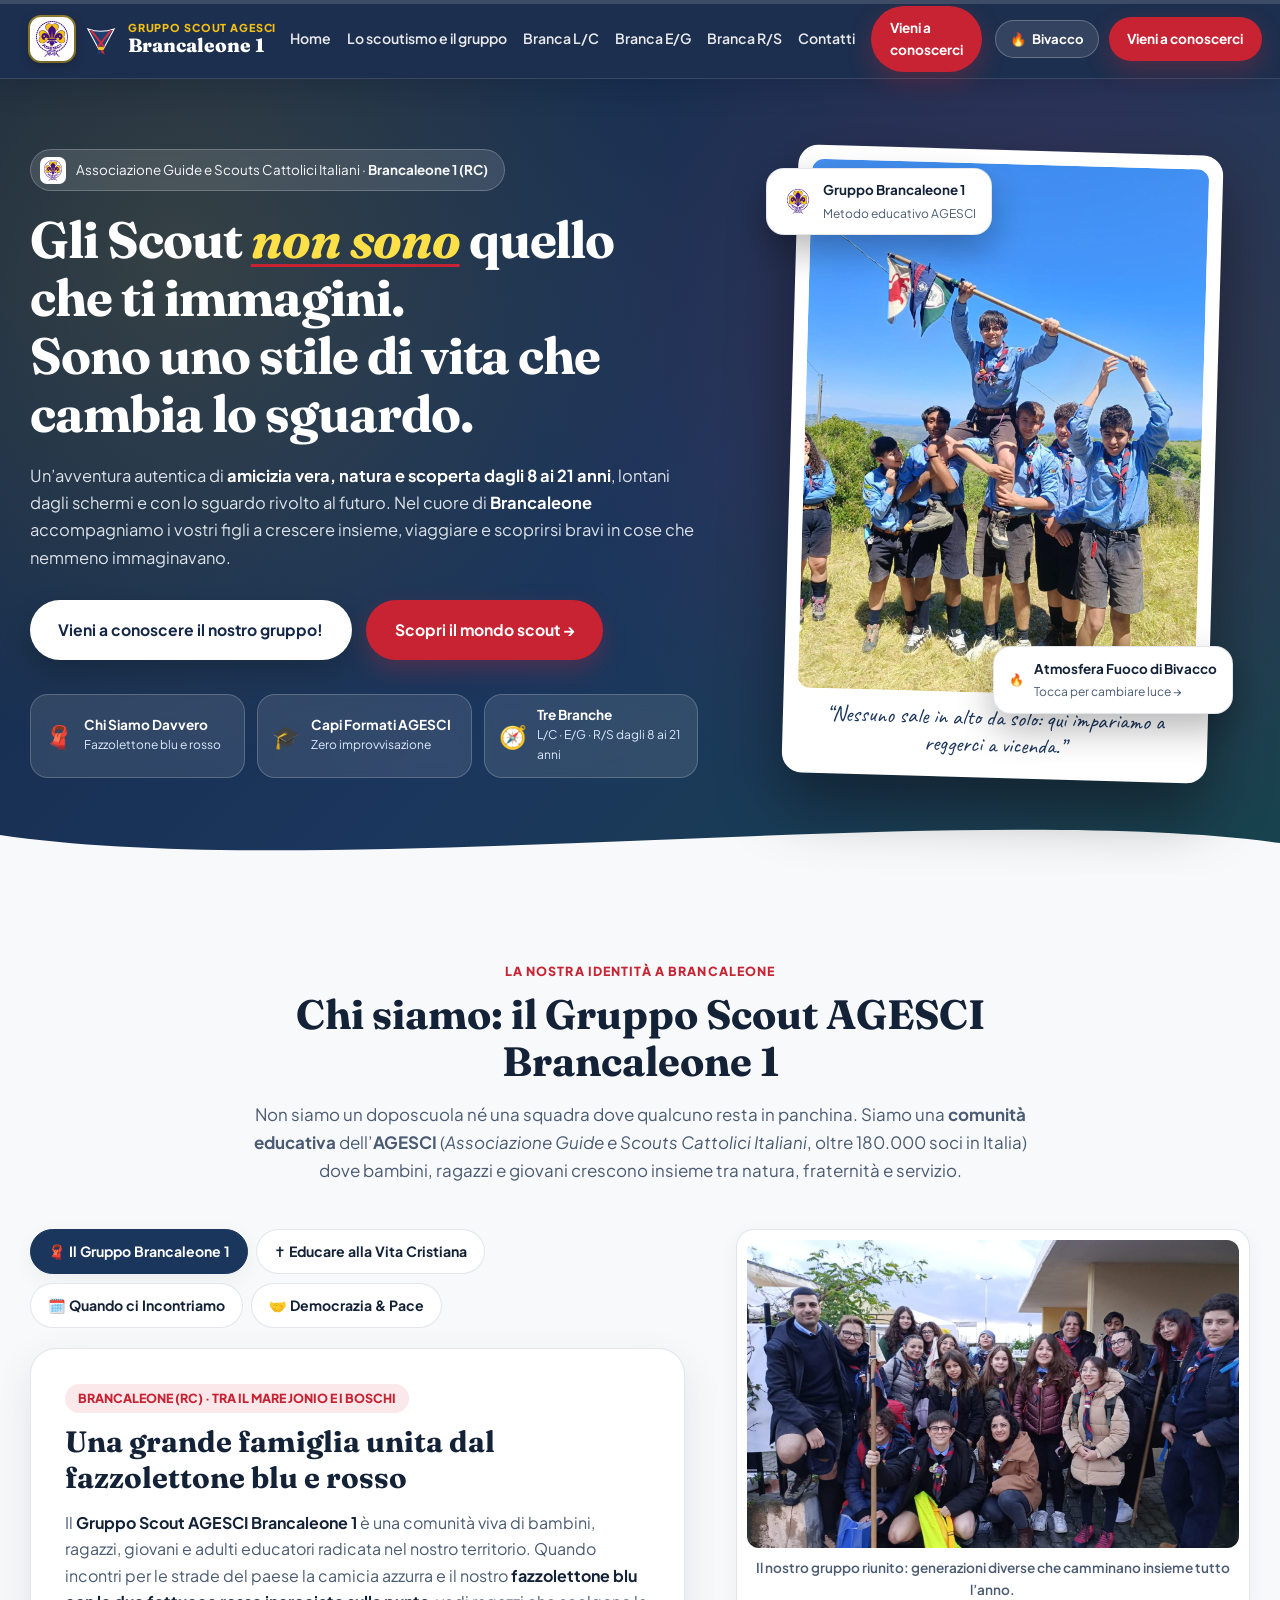
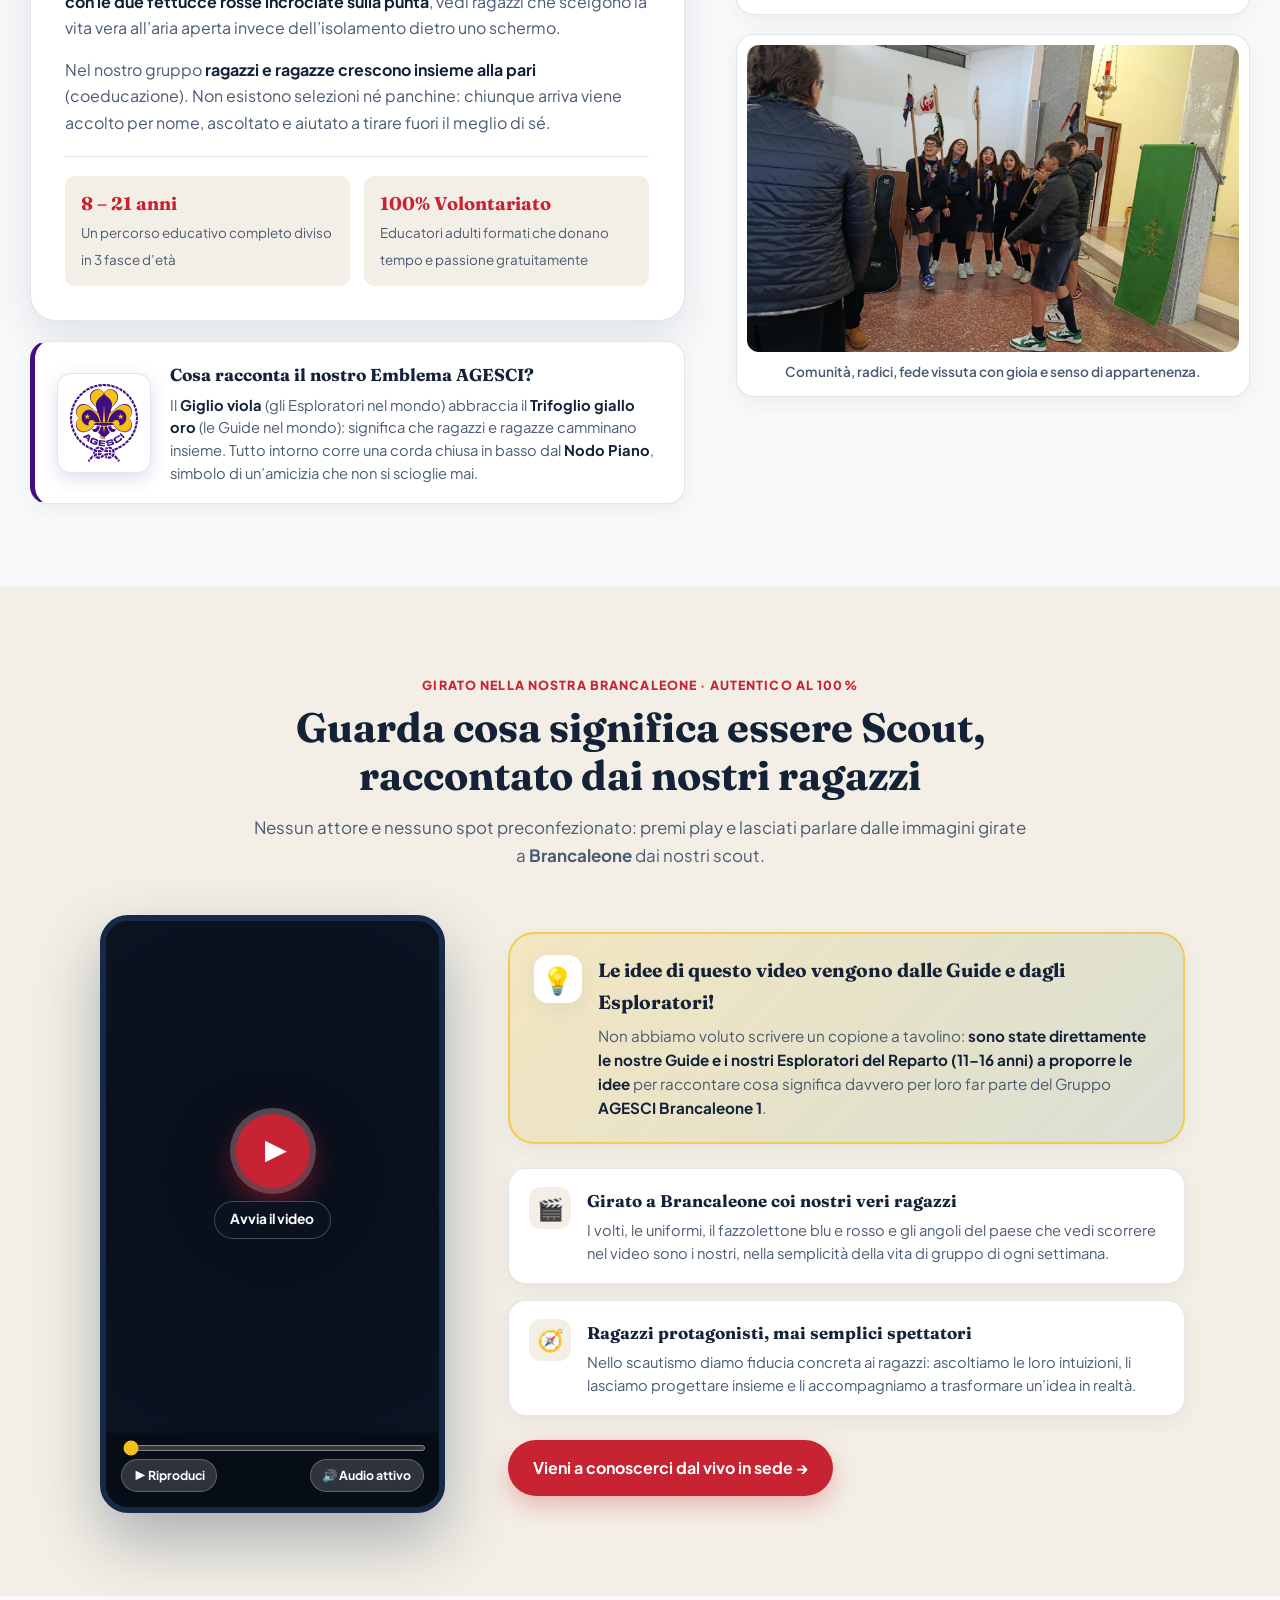
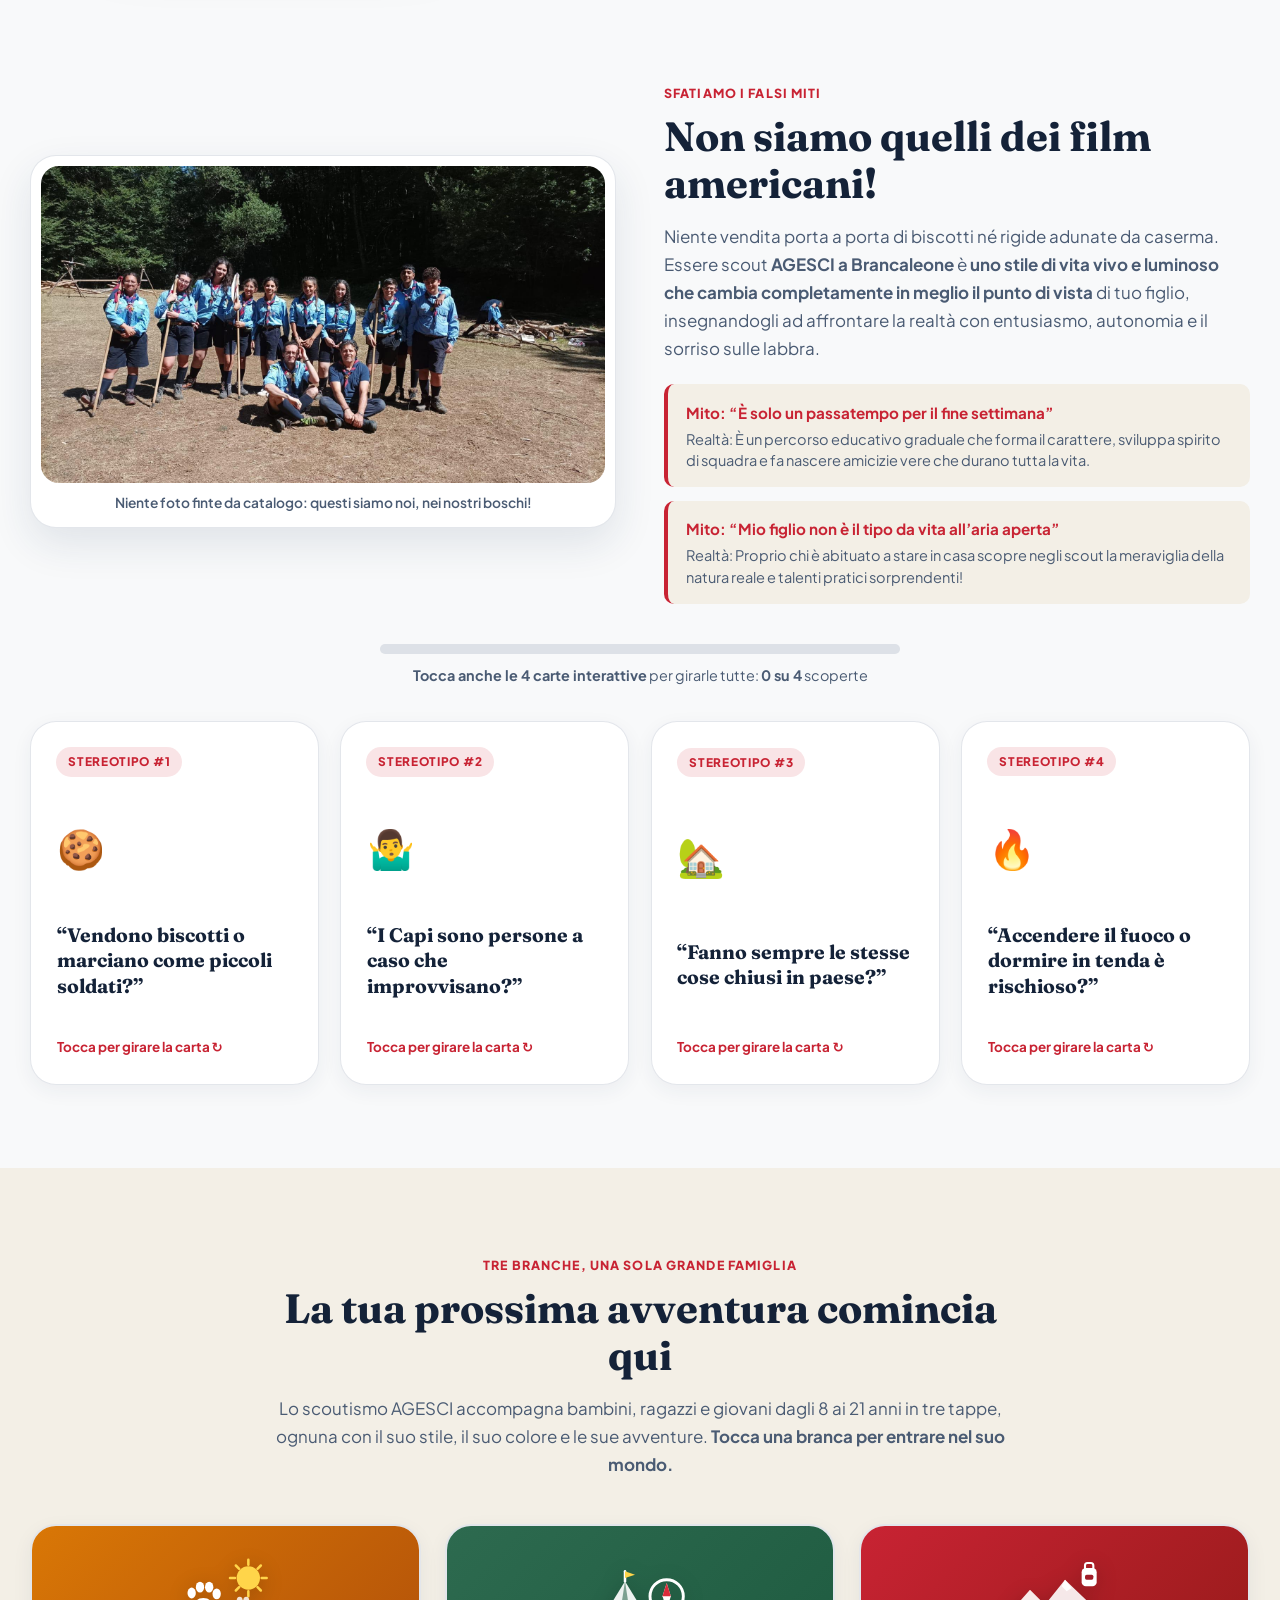
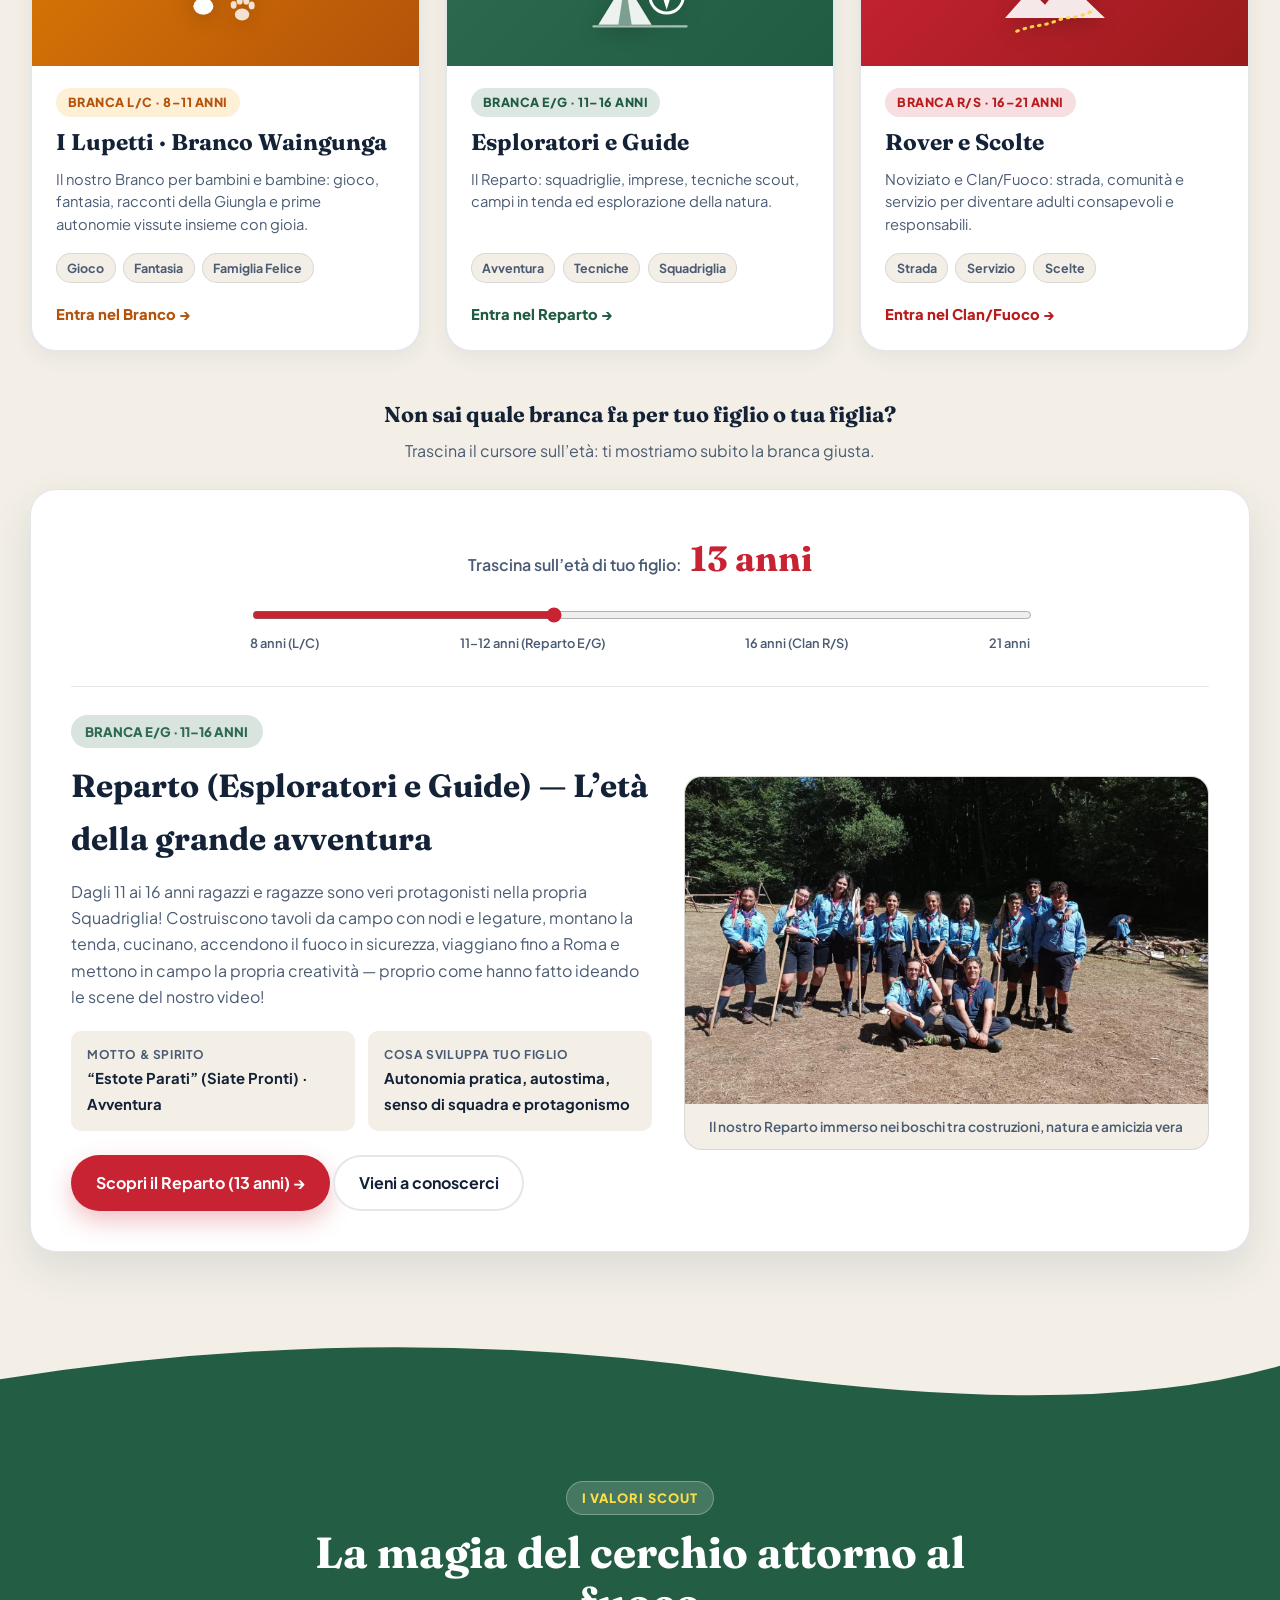
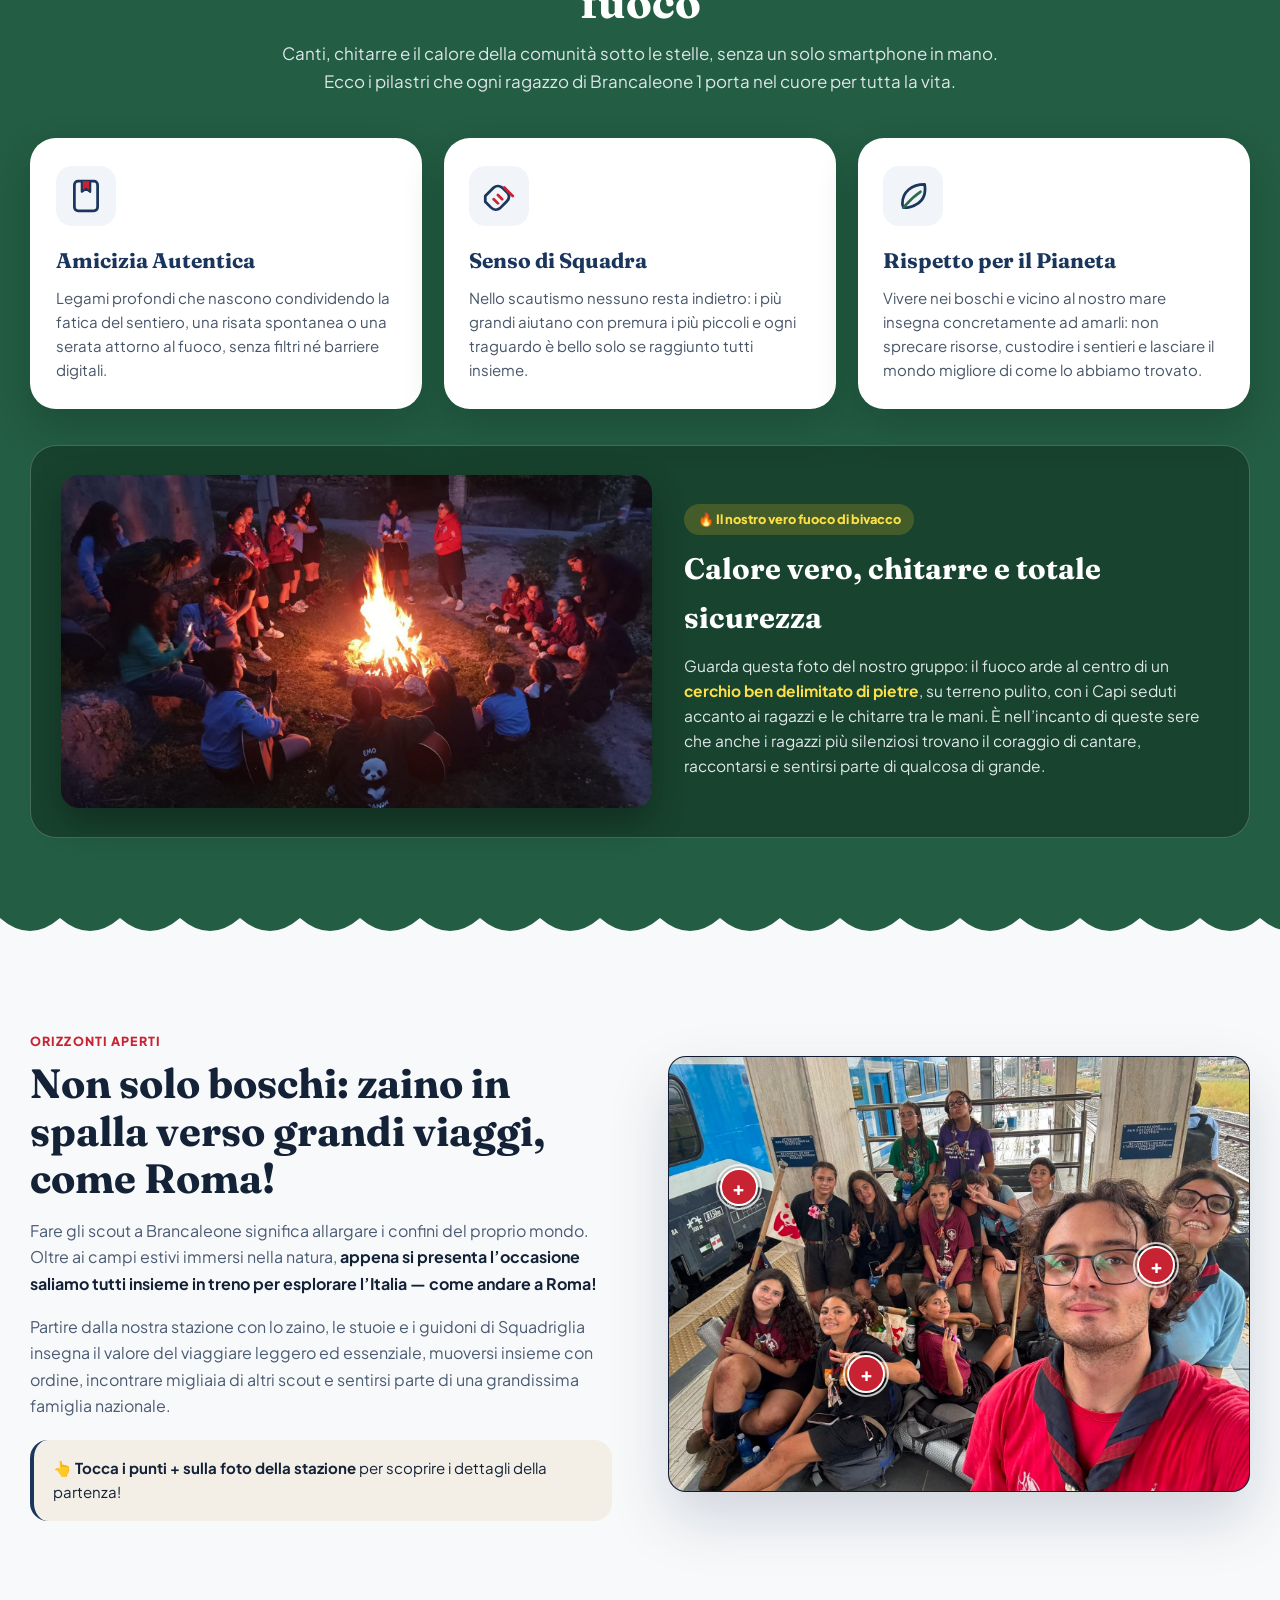
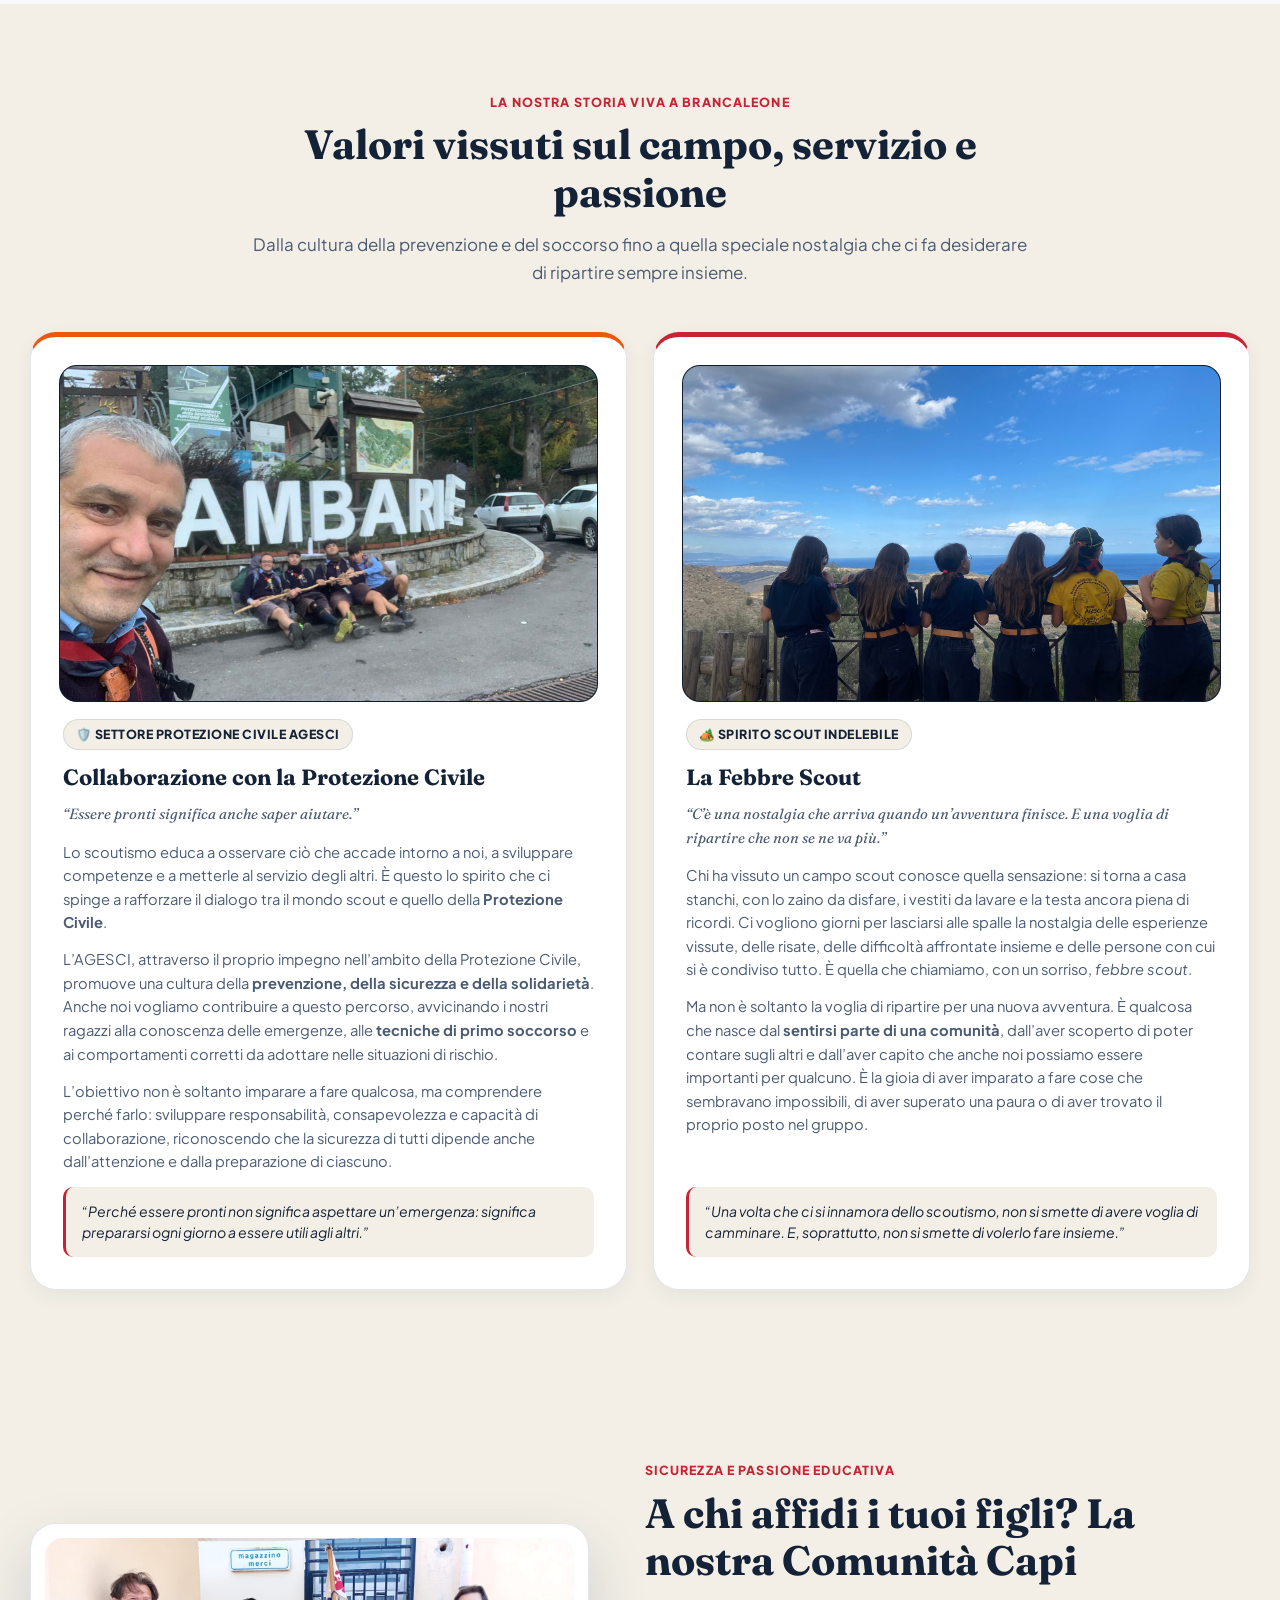
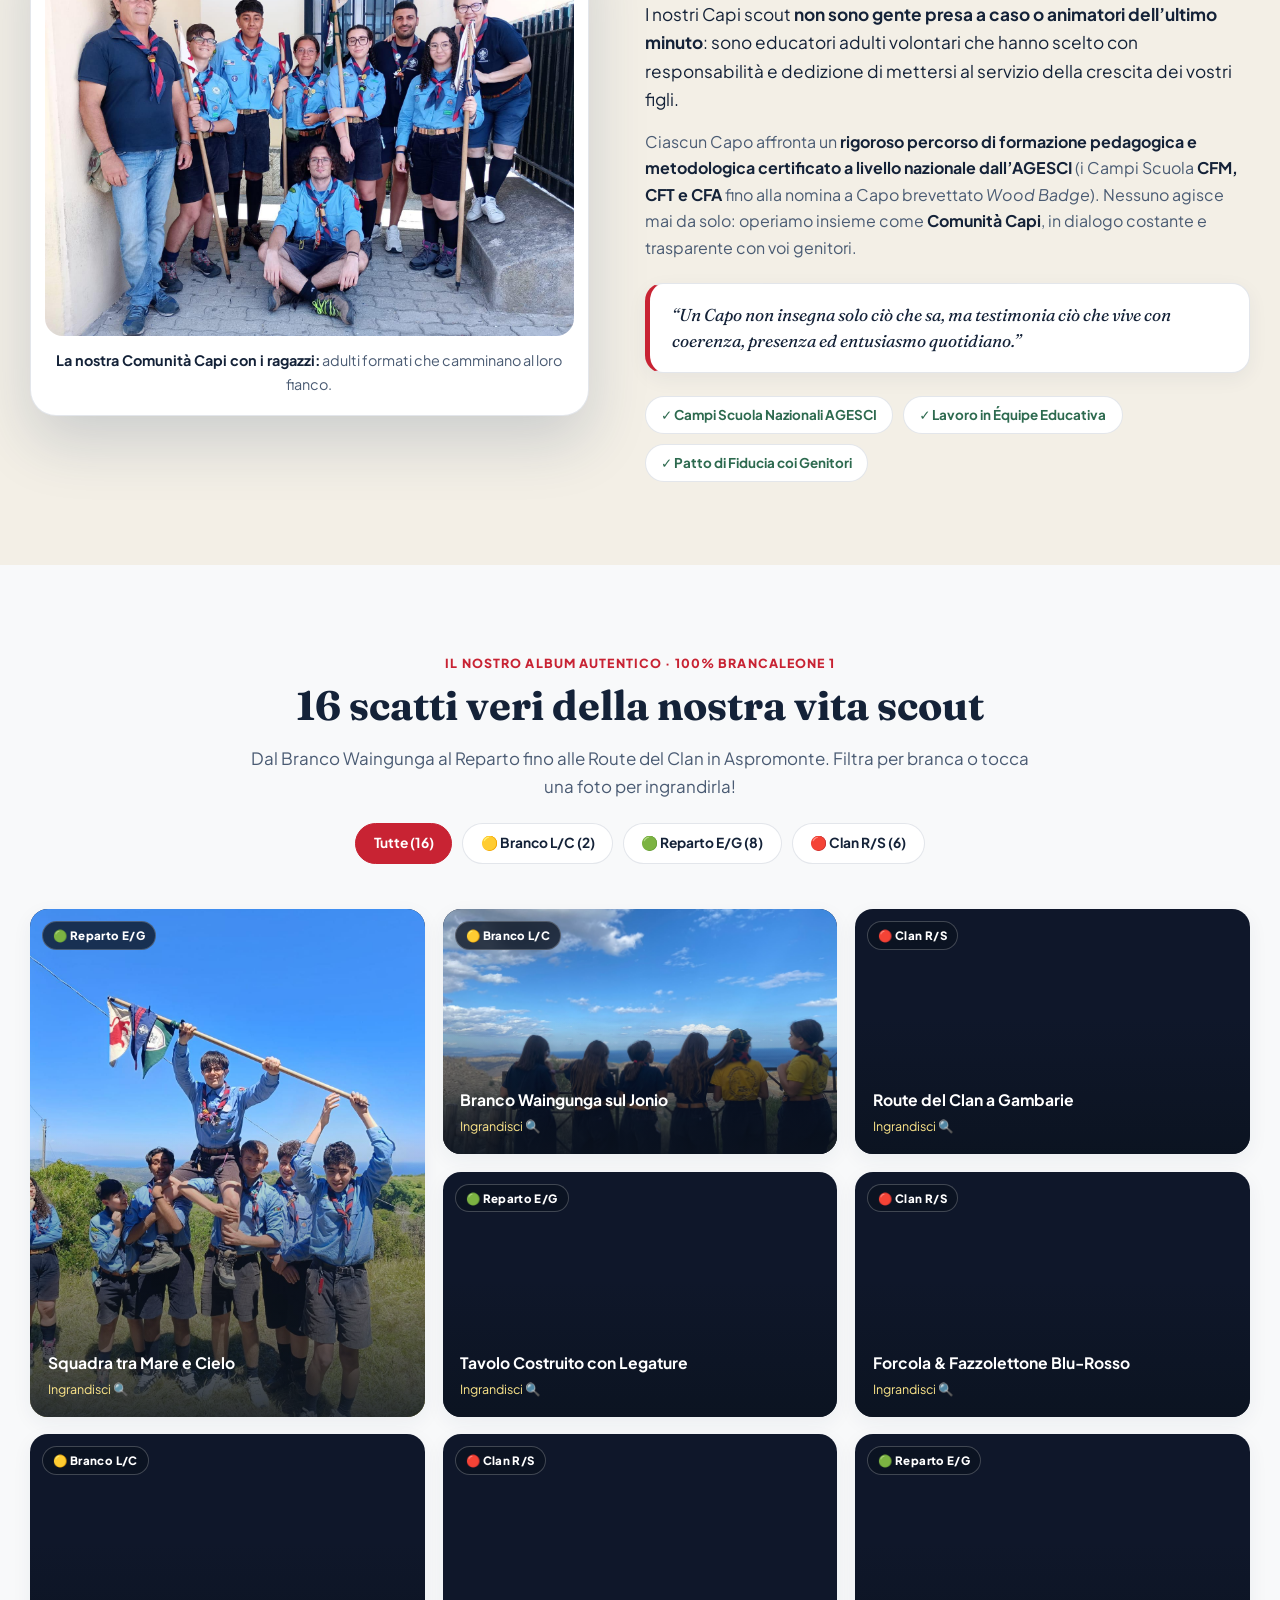
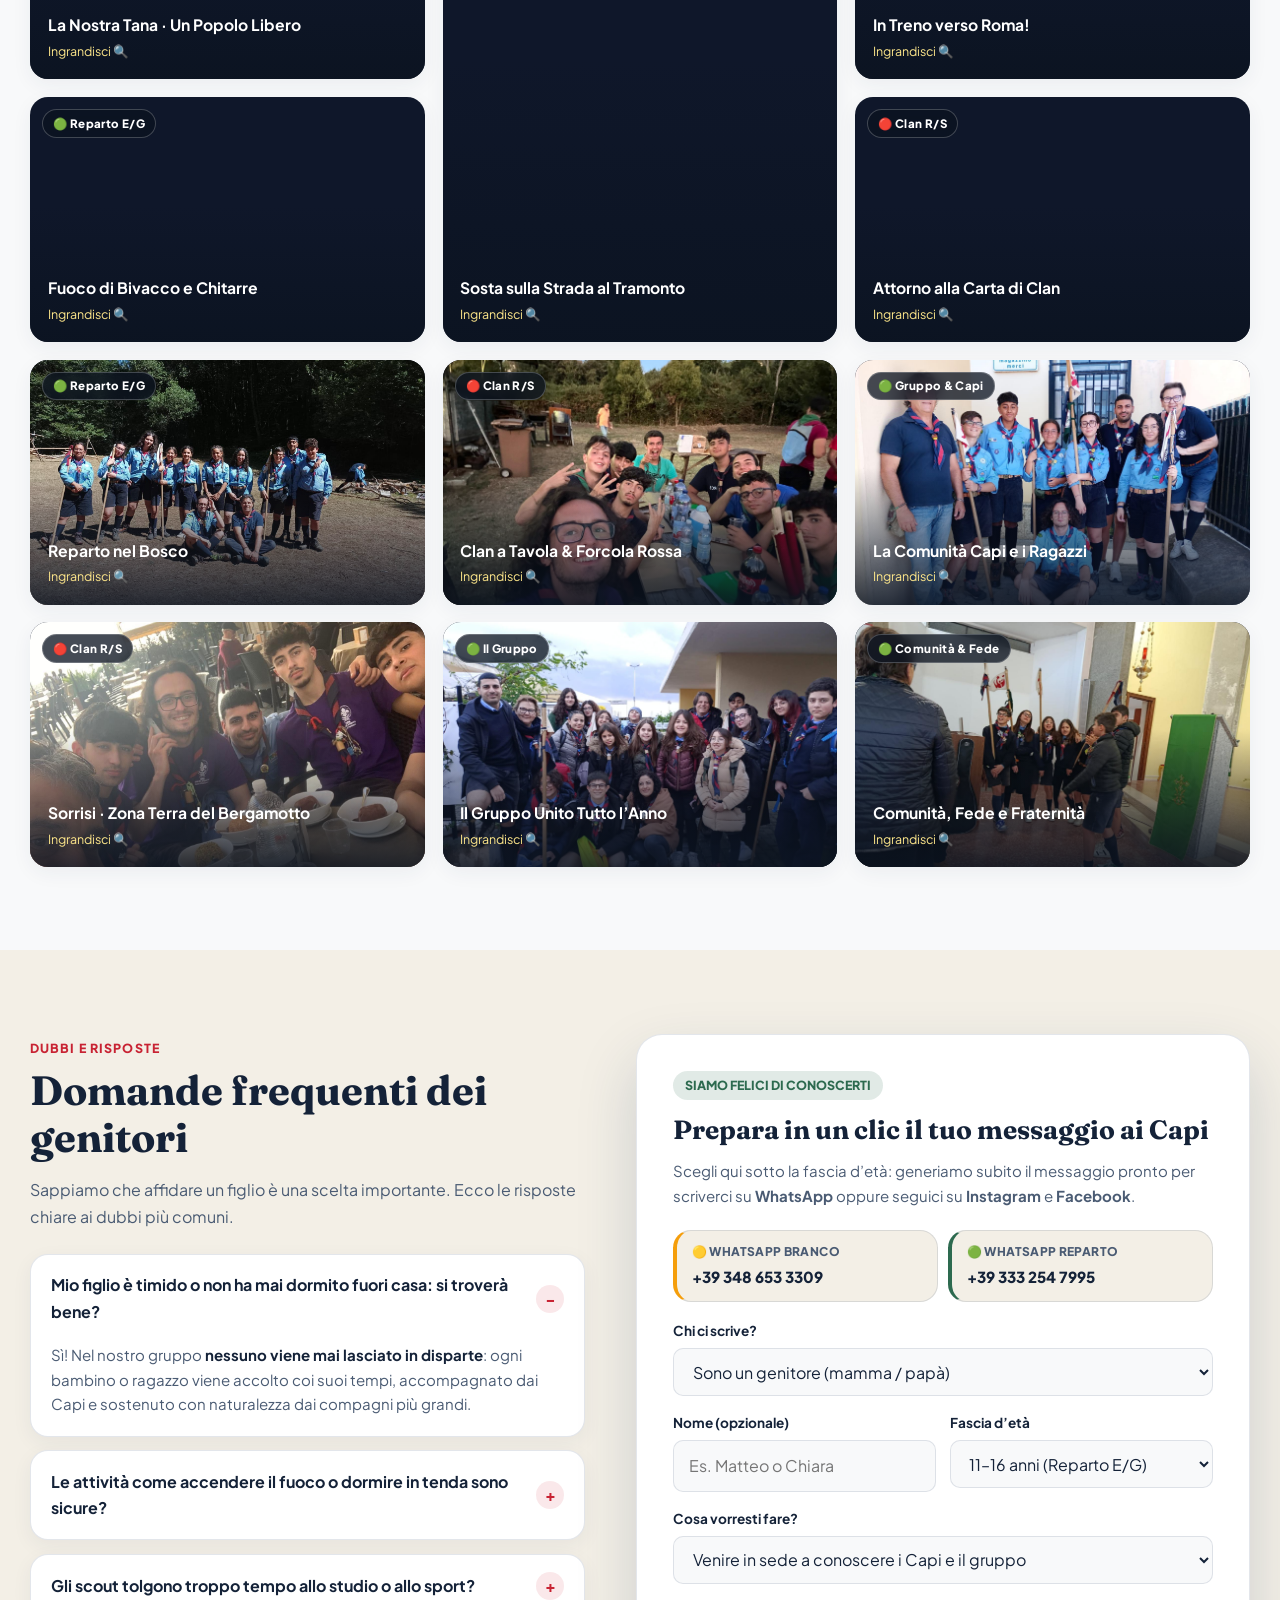
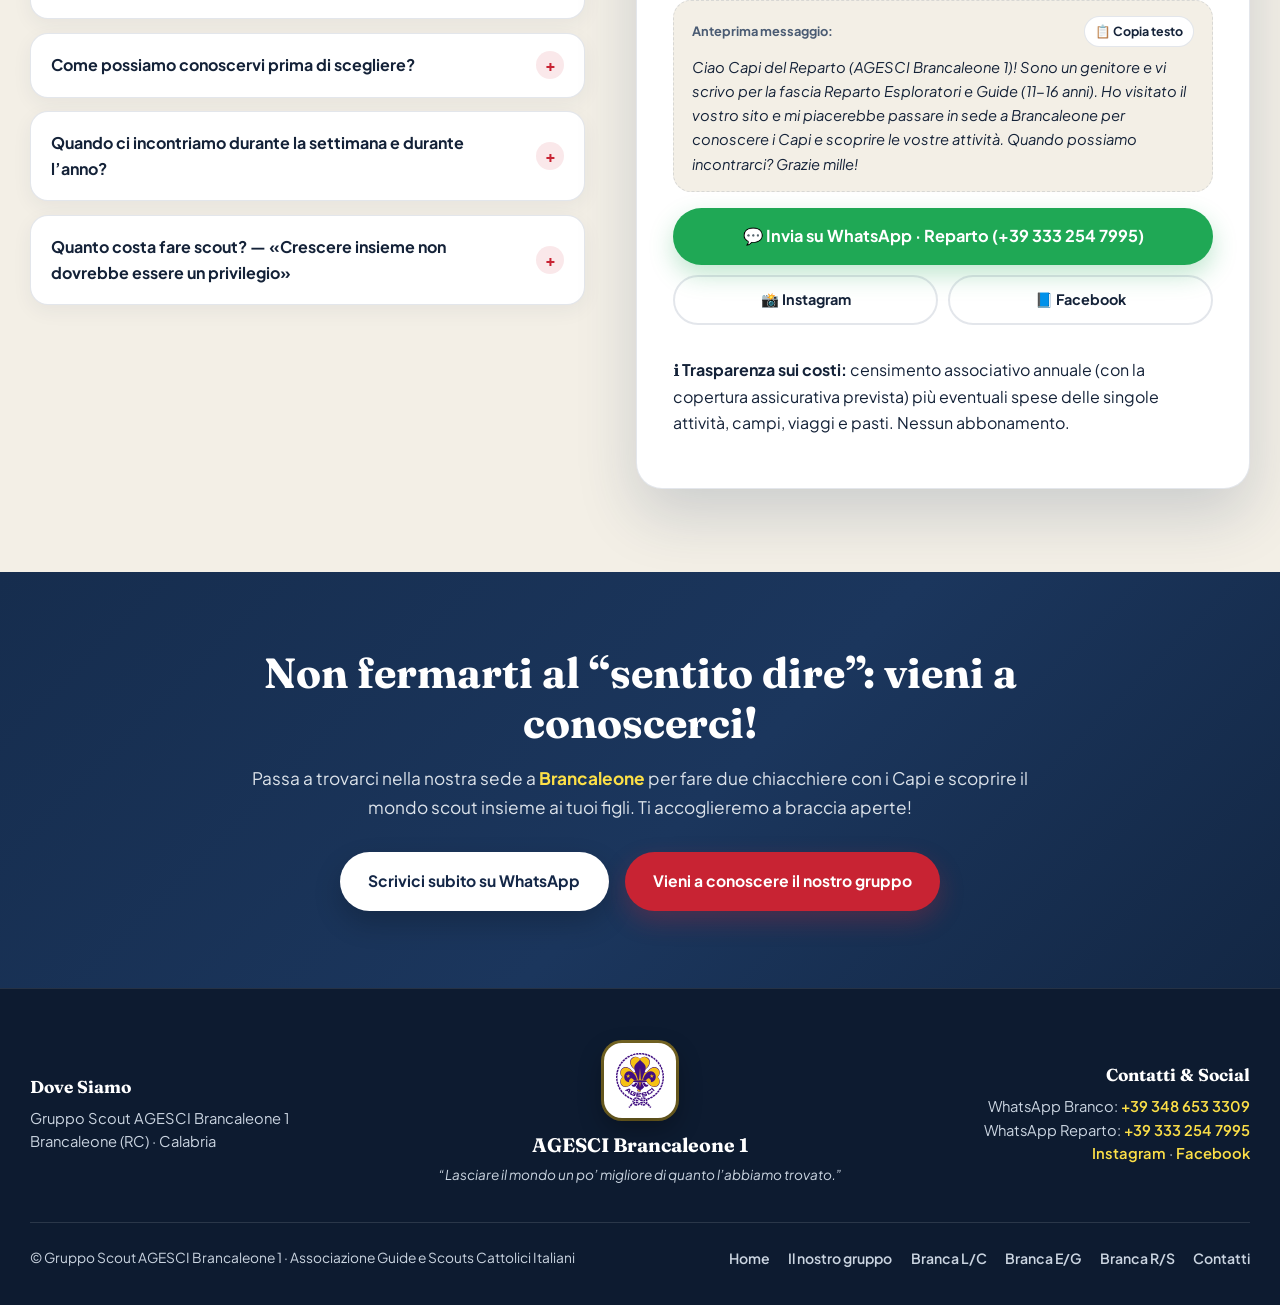
==== codice/index.html @ 18c42fdb "Sito ufficiale Gruppo Scout AGESCI Brancaleone 1 (L/C, E/G, R/S)" ====
<!DOCTYPE html>
<html lang="it" data-theme="day">
<head>
  <meta charset="UTF-8" />
  <meta name="viewport" content="width=device-width, initial-scale=1.0" />
  <title>Gruppo Scout AGESCI Brancaleone 1 — Chi Siamo, Valori e Avventura</title>
  <meta
    name="description"
    content="Sito ufficiale del Gruppo Scout AGESCI Brancaleone 1: scopri chi siamo, guarda il video ideato dalle nostre Guide ed Esploratori, scopri le tre branche L/C, E/G e R/S e vieni a conoscere il nostro gruppo."
  />
  <link rel="icon" type="image/svg+xml" href="AGESCI.svg" />

  <!-- Google Fonts: Fraunces (calore editoriale), Plus Jakarta Sans (pulizia moderna in stile Odoo), Caveat (note di campo) -->
  <link rel="preconnect" href="https://fonts.googleapis.com" />
  <link rel="preconnect" href="https://fonts.gstatic.com" crossorigin />
  <link
    href="https://fonts.googleapis.com/css2?family=Caveat:wght@600;700&family=Fraunces:ital,opsz,wght@0,9..144,600;0,9..144,700;0,9..144,800;1,9..144,600&family=Plus+Jakarta+Sans:wght@400;500;600;700;800&display=swap"
    rel="stylesheet"
  />

  <link rel="stylesheet" href="styles.css" />
  <script defer src="app.js"></script>
</head>
<body>
  <!-- Barra di avanzamento superiore "Corda Scout" -->
  <div class="scroll-rope" aria-hidden="true">
    <div class="scroll-rope__fill" id="scrollRopeFill"></div>
  </div>

  <!-- Link salto contenuto per accessibilità -->
  <a href="#contenuto-principale" class="skip-link">Salta al contenuto principale</a>

  <!-- ================= HEADER BLU NOTTE ISTITUZIONALE CON LOGO UFFICIALE AGESCI.svg ================= -->
  <header class="site-header" id="top">
    <div class="container header-inner">
      <a href="index.html" class="brand" aria-label="Gruppo Scout AGESCI Brancaleone 1 - Torna all'inizio">
        <!-- Vero Emblema Ufficiale AGESCI.svg su medaglione chiaro ad alto contrasto -->
        <span class="brand__emblem" aria-hidden="true">
          <img src="AGESCI.svg" alt="" width="38" height="43" />
        </span>

        <!-- Icona Fazzolettone autentico Brancaleone 1 (blu con doppia fettuccia rossa incrociata sulla punta) -->
        <span class="brand__scarf" aria-hidden="true" title="Il fazzolettone blu e rosso di Brancaleone 1">
          <svg viewBox="0 0 44 44" width="34" height="34" fill="none">
            <path d="M5 9C16 12.8 28 12.8 39 9L25.2 34.5C23.8 37 20.2 37 18.8 34.5L5 9Z" fill="#1E3F73" stroke="#FFFFFF" stroke-width="1.4" />
            <!-- Doppia fettuccia rossa che si incrocia sulla punta come nel video di Brancaleone 1 -->
            <path d="M9.5 11.5L25.5 31.5" stroke="#D92B3A" stroke-width="2.5" stroke-linecap="round" />
            <path d="M34.5 11.5L18.5 31.5" stroke="#D92B3A" stroke-width="2.5" stroke-linecap="round" />
            <rect x="18.5" y="32" width="7" height="4.2" rx="1.6" fill="#F5C114" />
            <path d="M19.5 36.2L17 42L21.5 39.8L22 36.2Z" fill="#1E3F73" />
            <path d="M24.5 36.2L27 42L22.5 39.8L22 36.2Z" fill="#D92B3A" />
          </svg>
        </span>

        <span class="brand__text">
          <span class="brand__eyebrow">Gruppo Scout AGESCI</span>
          <strong class="brand__name">Brancaleone 1</strong>
        </span>
      </a>

      <nav class="main-nav" id="mainNav" aria-label="Navigazione principale">
        <a href="index.html" class="nav-link is-current" aria-current="page">Home</a>
        <a href="index.html#chi-siamo" class="nav-link">Lo scoutismo e il gruppo</a>
        <a href="branco.html" class="nav-link nav-link--lc">Branca L/C</a>
        <a href="reparto.html" class="nav-link nav-link--eg">Branca E/G</a>
        <a href="clan.html" class="nav-link nav-link--rs">Branca R/S</a>
        <a href="index.html#contatti" class="nav-link">Contatti</a>
        <a href="index.html#contatti" class="btn btn--red btn--sm nav-cta-mobile">Vieni a conoscerci</a>
      </nav>

      <div class="header-actions">
        <button
          type="button"
          class="theme-toggle"
          id="themeToggle"
          aria-pressed="false"
          title="Cambia atmosfera tra Giorno al Campo e Sera al Bivacco"
        >
          <span class="theme-toggle__icon" id="themeIcon" aria-hidden="true">🔥</span>
          <span class="theme-toggle__label" id="themeLabel">Bivacco</span>
        </button>

        <a href="index.html#contatti" class="btn btn--red btn--sm hide-tablet">Vieni a conoscerci</a>

        <button
          type="button"
          class="menu-toggle"
          id="menuToggle"
          aria-expanded="false"
          aria-controls="mainNav"
          aria-label="Apri menu di navigazione"
        >
          <span></span>
          <span></span>
          <span></span>
        </button>
      </div>
    </div>
  </header>

  <main id="contenuto-principale">
    <!-- ================= BLOCCO 1: HERO IMMERSIVA BLU SCOUT (ISPIRATA A ODOO + FOTO REALE BR1) ================= -->
    <section class="hero">
      <div class="hero__ambient" aria-hidden="true"></div>
      <div class="container hero__grid">
        <div class="hero__content reveal">
          <div class="hero-official-pill">
            <img src="AGESCI.svg" alt="" width="24" height="28" class="hero-official-pill__logo" />
            <span>Associazione Guide e Scouts Cattolici Italiani · <strong>Brancaleone 1 (RC)</strong></span>
          </div>

          <h1 class="hero__title">
            Gli Scout <em>non sono</em> quello che ti immagini.<br />
            Sono uno stile di vita che cambia lo sguardo.
          </h1>

          <p class="hero__lead">
            Un’avventura autentica di <strong>amicizia vera, natura e scoperta dagli 8 ai 21 anni</strong>,
            lontani dagli schermi e con lo sguardo rivolto al futuro. Nel cuore di
            <strong>Brancaleone</strong> accompagniamo i vostri figli a crescere insieme, viaggiare e
            scoprirsi bravi in cose che nemmeno immaginavano.
          </p>

          <!-- Doppio pulsante ad alto contrasto ispirato al layout Odoo (Bianco + Rosso Fazzolettone) -->
          <div class="hero__cta-group">
            <a href="#contatti" class="btn btn--white btn--lg">Vieni a conoscere il nostro gruppo!</a>
            <a href="#branche" class="btn btn--red btn--lg">
              <span>Scopri il mondo scout →</span>
            </a>
          </div>

          <!-- Pillole rapide di fiducia -->
          <div class="hero__trust-strip" role="list" aria-label="I punti fermi del nostro gruppo">
            <a href="#chi-siamo" class="trust-pill" role="listitem">
              <span class="trust-pill__icon" aria-hidden="true">🧣</span>
              <span><strong>Chi Siamo Davvero</strong><small>Fazzolettone blu e rosso</small></span>
            </a>
            <a href="#capi" class="trust-pill" role="listitem">
              <span class="trust-pill__icon" aria-hidden="true">🎓</span>
              <span><strong>Capi Formati AGESCI</strong><small>Zero improvvisazione</small></span>
            </a>
            <a href="#branche" class="trust-pill" role="listitem">
              <span class="trust-pill__icon" aria-hidden="true">🧭</span>
              <span><strong>Tre Branche</strong><small>L/C · E/G · R/S dagli 8 ai 21 anni</small></span>
            </a>
          </div>
        </div>

        <!-- Colonna Destra: Foto verticale reale WA0041 per intero (senza tagli!) -->
        <div class="hero__visual reveal">
          <div class="polaroid-stage">
            <figure class="hero-polaroid">
              <div class="hero-polaroid__img-wrap">
                <img
                  src="../Reparto info/IMG-20261018-WA0041.jpg"
                  alt="Ragazzi del Reparto AGESCI Brancaleone 1 sulle spalle dei compagni con l'alpenstock e i guidoni davanti al mare Jonio"
                  width="1200"
                  height="1600"
                  fetchpriority="high"
                  decoding="async"
                />
              </div>
              <figcaption class="hero-polaroid__caption">
                “Nessuno sale in alto da solo: qui impariamo a reggerci a vicenda.”
              </figcaption>
            </figure>

            <div class="floating-card floating-card--top">
              <img src="AGESCI.svg" alt="Emblema AGESCI" width="32" height="36" class="floating-card__svg" />
              <div>
                <strong>Gruppo Brancaleone 1</strong>
                <span>Metodo educativo AGESCI</span>
              </div>
            </div>

            <button
              type="button"
              class="floating-card floating-card--bottom"
              id="heroCampfireTrigger"
              title="Clicca per accendere o spegnere l'atmosfera del fuoco serale"
            >
              <span class="floating-card__emoji" aria-hidden="true">🔥</span>
              <div>
                <strong>Atmosfera Fuoco di Bivacco</strong>
                <span>Tocca per cambiare luce →</span>
              </div>
            </button>
          </div>
        </div>
      </div>

      <!-- Divisore morbido curvo verso la sezione chiara -->
      <div class="hero__wave" aria-hidden="true">
        <svg viewBox="0 0 1440 64" preserveAspectRatio="none">
          <path d="M0,24 C360,72 1080,-12 1440,32 L1440,64 L0,64 Z" class="wave-fill-page"></path>
        </svg>
      </div>
    </section>

    <!-- ================= BLOCCO 2: CHI SIAMO + IL SIMBOLO UFFICIALE AGESCI ================= -->
    <section class="section" id="chi-siamo">
      <div class="container">
        <div class="section-header reveal">
          <span class="section-kicker">La nostra identità a Brancaleone</span>
          <h2 class="section-title">Chi siamo: il Gruppo Scout AGESCI Brancaleone 1</h2>
          <p class="section-subtitle">
            Non siamo un doposcuola né una squadra dove qualcuno resta in panchina. Siamo una
            <strong>comunità educativa</strong> dell’<strong>AGESCI</strong>
            (<em>Associazione Guide e Scouts Cattolici Italiani</em>, oltre 180.000 soci in Italia) dove
            bambini, ragazzi e giovani crescono insieme tra natura, fraternità e servizio.
          </p>
        </div>

        <div class="identity-layout">
          <!-- Sinistra: 4 Tab interattivi + Box dedicato al simbolo AGESCI.svg -->
          <div class="identity-story reveal">
            <div class="identity-tabs" role="tablist" aria-label="Scopri chi siamo">
              <button
                type="button"
                class="identity-tab is-active"
                role="tab"
                aria-selected="true"
                data-identity="gruppo"
              >
                🧣 Il Gruppo Brancaleone 1
              </button>
              <button
                type="button"
                class="identity-tab"
                role="tab"
                aria-selected="false"
                data-identity="fede"
              >
                ✝️ Educare alla Vita Cristiana
              </button>
              <button
                type="button"
                class="identity-tab"
                role="tab"
                aria-selected="false"
                data-identity="incontri"
              >
                🗓️ Quando ci Incontriamo
              </button>
              <button
                type="button"
                class="identity-tab"
                role="tab"
                aria-selected="false"
                data-identity="democrazia"
              >
                🤝 Democrazia &amp; Pace
              </button>
            </div>

            <div class="identity-panel"  id="identityPanel" role="tabpanel" aria-live="polite">
              <span class="identity-panel__tag" id="identityTag">Brancaleone (RC) · Tra il mare Jonio e i boschi</span>
              <h3 id="identityTitle">Una grande famiglia unita dal fazzolettone blu e rosso</h3>
              <p id="identityBody1">
                Il <strong>Gruppo Scout AGESCI Brancaleone 1</strong> è una comunità viva di bambini,
                ragazzi, giovani e adulti educatori radicata nel nostro territorio. Quando incontri per
                le strade del paese la camicia azzurra e il nostro <strong>fazzolettone blu con le due
                fettucce rosse incrociate sulla punta</strong>, vedi ragazzi che scelgono la vita vera
                all’aria aperta invece dell’isolamento dietro uno schermo.
              </p>
              <p id="identityBody2">
                Nel nostro gruppo <strong>ragazzi e ragazze crescono insieme alla pari</strong>
                (coeducazione). Non esistono selezioni né panchine: chiunque arriva viene accolto per
                nome, ascoltato e aiutato a tirare fuori il meglio di sé.
              </p>

              <div class="identity-highlights" id="identityHighlights">
                <div class="id-stat">
                  <strong>8 – 21 anni</strong>
                  <span>Un percorso educativo completo diviso in 3 fasce d’età</span>
                </div>
                <div class="id-stat">
                  <strong>100% Volontariato</strong>
                  <span>Educatori adulti formati che donano tempo e passione gratuitamente</span>
                </div>
              </div>
            </div>

            <!-- Scheda esplicativa del Simbolo Ufficiale AGESCI.svg -->
            <div class="agesci-emblem-card">
              <div class="agesci-emblem-card__badge">
                <img src="AGESCI.svg" alt="Emblema ufficiale AGESCI con Giglio viola, Trifoglio giallo oro e Nodo Piano" width="84" height="96" loading="lazy" />
              </div>
              <div class="agesci-emblem-card__body">
                <strong>Cosa racconta il nostro Emblema AGESCI?</strong>
                <p>
                  Il <strong>Giglio viola</strong> (gli Esploratori nel mondo) abbraccia il
                  <strong>Trifoglio giallo oro</strong> (le Guide nel mondo): significa che ragazzi e
                  ragazze camminano insieme. Tutto intorno corre una corda chiusa in basso dal
                  <strong>Nodo Piano</strong>, simbolo di un’amicizia che non si scioglie mai.
                </p>
              </div>
            </div>
          </div>

          <!-- Destra: Doppia foto identitaria reale del Gruppo (WA0040 + WA0006) -->
          <div class="identity-photos reveal">
            <figure class="id-photo">
              <img
                src="../Reparto info/IMG-20261018-WA0040.jpg"
                alt="Il Gruppo Scout AGESCI Brancaleone 1 riunito al completo"
                width="1600"
                height="1204"
                loading="lazy"
                decoding="async"
              />
              <figcaption>Il nostro gruppo riunito: generazioni diverse che camminano insieme tutto l’anno.</figcaption>
            </figure>

            <figure class="id-photo">
              <img
                src="../Reparto info/IMG-20261018-WA0006.jpg"
                alt="Il Gruppo Brancaleone 1 con i guidoni di squadriglia durante un momento comunitario in chiesa"
                width="1600"
                height="1200"
                loading="lazy"
                decoding="async"
              />
              <figcaption>Comunità, radici, fede vissuta con gioia e senso di appartenenza.</figcaption>
            </figure>
          </div>
        </div>
      </div>
    </section>

    <!-- ================= BLOCCO 3: IL VIDEO GIRATO A BRANCALEONE (IDEATO DALLE GUIDE ED ESPLORATORI!) ================= -->
    <section class="section section--tinted" id="video-racconto">
      <div class="container">
        <div class="section-header reveal">
          <span class="section-kicker">Girato nella nostra Brancaleone · Autentico al 100%</span>
          <h2 class="section-title">Guarda cosa significa essere Scout, raccontato dai nostri ragazzi</h2>
          <p class="section-subtitle">
            Nessun attore e nessuno spot preconfezionato: premi play e lasciati parlare dalle immagini
            girate a <strong>Brancaleone</strong> dai nostri scout.
          </p>
        </div>

        <div class="reel-showcase reveal">
          <!-- Colonna Sinistra: Player Video Verticale -->
          <div class="reel-player-col">
            <div class="reel-phone-frame" id="reelFrame">
              <video
                id="brancaVideo"
                class="reel-video"
                src="../Reparto%20info/WhatsApp%20Video%202026-10-26%20at%2011.26.04%20PM.mp4#t=0.1"
                preload="metadata"
                playsinline
                aria-label="Video girato a Brancaleone con le idee proposte dalle Guide e dagli Esploratori del Gruppo AGESCI Brancaleone 1"
              ></video>

              <!-- Pulsante centrale grande di avvio quando il video è in pausa -->
              <button
                type="button"
                class="reel-big-play"
                id="reelBigPlayBtn"
                aria-label="Riproduci il video del Gruppo Brancaleone 1"
              >
                <span class="reel-big-play__circle" aria-hidden="true">▶</span>
                <span class="reel-big-play__text">Avvia il video</span>
              </button>

              <!-- Barra controlli essenziale e pulita -->
              <div class="reel-controls">
                <div class="reel-progress-wrap">
                  <input
                    type="range"
                    id="reelScrubber"
                    class="reel-scrubber"
                    min="0"
                    max="37.8"
                    step="0.1"
                    value="0"
                    aria-label="Avanzamento del video"
                  />
                </div>
                <div class="reel-controls__row">
                  <button type="button" class="reel-ctrl-btn" id="reelPlayPauseBtn">▶ Riproduci</button>
                  <button type="button" class="reel-ctrl-btn" id="reelMuteBtn">🔊 Audio attivo</button>
                </div>
              </div>
            </div>
          </div>

          <!-- Colonna Destra: Credito creativo alle Guide e agli Esploratori (senza spiegare o anticipare le scene!) -->
          <div class="reel-story-col">
            <div class="youth-credit-banner">
              <span class="youth-credit-banner__icon" aria-hidden="true">💡</span>
              <div>
                <strong>Le idee di questo video vengono dalle Guide e dagli Esploratori!</strong>
                <p>
                  Non abbiamo voluto scrivere un copione a tavolino: <strong>sono state direttamente le
                  nostre Guide e i nostri Esploratori del Reparto (11–16 anni) a proporre le idee</strong>
                  per raccontare cosa significa davvero per loro far parte del Gruppo
                  <strong>AGESCI Brancaleone 1</strong>.
                </p>
              </div>
            </div>

            <div class="reel-highlights">
              <div class="reel-highlight-card">
                <span class="reel-highlight-card__icon" aria-hidden="true">🎬</span>
                <div>
                  <strong>Girato a Brancaleone coi nostri veri ragazzi</strong>
                  <p>
                    I volti, le uniformi, il fazzolettone blu e rosso e gli angoli del paese che vedi
                    scorrere nel video sono i nostri, nella semplicità della vita di gruppo di ogni settimana.
                  </p>
                </div>
              </div>

              <div class="reel-highlight-card">
                <span class="reel-highlight-card__icon" aria-hidden="true">🧭</span>
                <div>
                  <strong>Ragazzi protagonisti, mai semplici spettatori</strong>
                  <p>
                    Nello scautismo diamo fiducia concreta ai ragazzi: ascoltiamo le loro intuizioni, li
                    lasciamo progettare insieme e li accompagniamo a trasformare un’idea in realtà.
                  </p>
                </div>
              </div>
            </div>

            <div class="reel-cta-wrap">
              <a href="#contatti" class="btn btn--red">Vieni a conoscerci dal vivo in sede →</a>
            </div>
          </div>
        </div>
      </div>
    </section>

    <!-- ================= BLOCCO 4: SFATIAMO I FALSI MITI DEI GENITORI (ISPIRATO A ODOO + CARTE 3D) ================= -->
    <section class="section" id="stereotipi">
      <div class="container">
        <div class="stereotipi-intro-grid reveal">
          <figure class="stereotipi-banner-photo">
            <img
              src="../Reparto info/IMG-20261018-WA0038.jpg"
              alt="Il Reparto AGESCI Brancaleone 1 sorridente nel bosco insieme ai Capi"
              width="1600"
              height="900"
              loading="lazy"
              decoding="async"
            />
            <figcaption>Niente foto finte da catalogo: questi siamo noi, nei nostri boschi!</figcaption>
          </figure>

          <div>
            <span class="section-kicker">Sfatiamo i falsi miti</span>
            <h2 class="section-title">Non siamo quelli dei film americani!</h2>
            <p class="section-subtitle" style="text-align: left">
              Niente vendita porta a porta di biscotti né rigide adunate da caserma. Essere scout
              <strong>AGESCI a Brancaleone</strong> è <strong>uno stile di vita vivo e luminoso che
              cambia completamente in meglio il punto di vista</strong> di tuo figlio, insegnandogli ad
              affrontare la realtà con entusiasmo, autonomia e il sorriso sulle labbra.
            </p>

            <!-- Due pillole Mito/Realtà nello stile pulito Odoo -->
            <div class="odoo-myth-callouts">
              <div class="odoo-myth-box">
                <strong class="odoo-myth-box__myth">Mito: “È solo un passatempo per il fine settimana”</strong>
                <p>Realtà: È un percorso educativo graduale che forma il carattere, sviluppa spirito di squadra e fa nascere amicizie vere che durano tutta la vita.</p>
              </div>
              <div class="odoo-myth-box">
                <strong class="odoo-myth-box__myth">Mito: “Mio figlio non è il tipo da vita all’aria aperta”</strong>
                <p>Realtà: Proprio chi è abituato a stare in casa scopre negli scout la meraviglia della natura reale e talenti pratici sorprendenti!</p>
              </div>
            </div>
          </div>
        </div>

        <!-- Barra interattiva + 4 Carte 3D Girevoli -->
        <div class="myth-progress reveal" aria-live="polite">
          <div class="myth-progress__bar-bg">
            <div class="myth-progress__bar-fill" id="mythProgressBar" style="width: 0%"></div>
          </div>
          <span class="myth-progress__text" id="mythProgressText">
            <strong>Tocca anche le 4 carte interattive</strong> per girarle tutte: <strong>0 su 4</strong> scoperte
          </span>
        </div>

        <div class="myth-grid">
          <article class="myth-card reveal" data-myth-id="1">
            <button type="button" class="myth-card__btn" aria-expanded="false">
              <div class="myth-card__inner">
                <div class="myth-card__face myth-card__face--front">
                  <span class="myth-tag myth-tag--false">Stereotipo #1</span>
                  <div class="myth-card__icon" aria-hidden="true">🍪</div>
                  <h3>“Vendono biscotti o marciano come piccoli soldati?”</h3>
                  <p class="myth-card__hint">Tocca per girare la carta ↻</p>
                </div>
                <div class="myth-card__face myth-card__face--back">
                  <span class="myth-tag myth-tag--true">La Realtà in Brancaleone 1</span>
                  <h3>Uguaglianza, gioco e avventura educativa</h3>
                  <p>
                    Quei cliché arrivano dai film americani! La nostra uniforme non ha nulla di militare:
                    serve a renderci <strong>tutti fratelli alla pari</strong>, senza gare di abiti
                    firmati, pronti a giocare e sporcarci insieme.
                  </p>
                  <span class="myth-card__back-hint">Tocca per rigirare ↺</span>
                </div>
              </div>
            </button>
          </article>

          <article class="myth-card reveal" data-myth-id="2">
            <button type="button" class="myth-card__btn" aria-expanded="false">
              <div class="myth-card__inner">
                <div class="myth-card__face myth-card__face--front">
                  <span class="myth-tag myth-tag--false">Stereotipo #2</span>
                  <div class="myth-card__icon" aria-hidden="true">🤷‍♂️</div>
                  <h3>“I Capi sono persone a caso che improvvisano?”</h3>
                  <p class="myth-card__hint">Tocca per girare la carta ↻</p>
                </div>
                <div class="myth-card__face myth-card__face--back">
                  <span class="myth-tag myth-tag--true">La Realtà in Brancaleone 1</span>
                  <h3>Educatori formati con iter nazionale AGESCI</h3>
                  <p>
                    Mai adulti improvvisati: ogni Capo segue anni di <strong>Campi Scuola Nazionali
                    AGESCI</strong> (CFM, CFT, CFA) su pedagogia, sicurezza e metodo educativo,
                    operando sempre insieme nella Comunità Capi.
                  </p>
                  <span class="myth-card__back-hint">Tocca per rigirare ↺</span>
                </div>
              </div>
            </button>
          </article>

          <article class="myth-card reveal" data-myth-id="3">
            <button type="button" class="myth-card__btn" aria-expanded="false">
              <div class="myth-card__inner">
                <div class="myth-card__face myth-card__face--front">
                  <span class="myth-tag myth-tag--false">Stereotipo #3</span>
                  <div class="myth-card__icon" aria-hidden="true">🏡</div>
                  <h3>“Fanno sempre le stesse cose chiusi in paese?”</h3>
                  <p class="myth-card__hint">Tocca per girare la carta ↻</p>
                </div>
                <div class="myth-card__face myth-card__face--back">
                  <span class="myth-tag myth-tag--true">La Realtà in Brancaleone 1</span>
                  <h3>Boschi, mare e viaggi bellissimi fino a Roma!</h3>
                  <p>
                    Oltre alle uscite nella natura della nostra Calabria, appena capita l’occasione
                    saliamo insieme sul treno con lo zaino in spalla per vivere grandi eventi e viaggi
                    meravigliosi, come andare a <strong>Roma</strong>!
                  </p>
                  <span class="myth-card__back-hint">Tocca per rigirare ↺</span>
                </div>
              </div>
            </button>
          </article>

          <article class="myth-card reveal" data-myth-id="4">
            <button type="button" class="myth-card__btn" aria-expanded="false">
              <div class="myth-card__inner">
                <div class="myth-card__face myth-card__face--front">
                  <span class="myth-tag myth-tag--false">Stereotipo #4</span>
                  <div class="myth-card__icon" aria-hidden="true">🔥</div>
                  <h3>“Accendere il fuoco o dormire in tenda è rischioso?”</h3>
                  <p class="myth-card__hint">Tocca per girare la carta ↻</p>
                </div>
                <div class="myth-card__face myth-card__face--back">
                  <span class="myth-tag myth-tag--true">La Realtà in Brancaleone 1</span>
                  <h3>Regole rigorose, prudenza e Capi sempre presenti</h3>
                  <p>
                    Insegniamo ad accendere il fuoco <strong>in totale sicurezza</strong>: cerchio di
                    pietre, terreno pulito, acqua a portata di mano e supervisione dei Capi. Così i
                    ragazzi diventano prudenti, maturi e responsabili.
                  </p>
                  <span class="myth-card__back-hint">Tocca per rigirare ↺</span>
                </div>
              </div>
            </button>
          </article>
        </div>

        <div class="myth-unlocked" id="mythUnlockedBanner" hidden>
          <span class="myth-unlocked__badge" aria-hidden="true">🎉</span>
          <div>
            <strong>Tutti e 4 i luoghi comuni sfatati!</strong>
            <p>Nella pagina del Reparto trovi le tecniche scout che i ragazzi imparano davvero con le proprie mani.</p>
          </div>
          <a href="reparto.html#tecniche" class="btn btn--red btn--sm">Scopri le tecniche del Reparto →</a>
        </div>
      </div>
    </section>

    <!-- ================= BLOCCO 5: IL CUORE DEL SITO — TRE BRANCHE, TRE IDENTITÀ ================= -->
    <section class="section section--tinted" id="branche">
      <div class="container">
        <div class="section-header reveal">
          <span class="section-kicker">Tre branche, una sola grande famiglia</span>
          <h2 class="section-title">La tua prossima avventura comincia qui</h2>
          <p class="section-subtitle">
            Lo scoutismo AGESCI accompagna bambini, ragazzi e giovani dagli 8 ai 21 anni in tre tappe,
            ognuna con il suo stile, il suo colore e le sue avventure.
            <strong>Tocca una branca per entrare nel suo mondo.</strong>
          </p>
        </div>

        <div class="branch-hub reveal">
          <a class="branch-hub-card branch-hub-card--lc" href="branco.html" data-branch-card="lc">
            <div class="branch-hub-card__art" aria-hidden="true">
              <svg viewBox="0 0 120 90" fill="none">
                <circle cx="88" cy="24" r="14" fill="#FFD54A"/>
                <g stroke="#FFD54A" stroke-width="3" stroke-linecap="round">
                  <path d="M88 2v6M88 40v6M66 24h6M104 24h6M73 9l4 4M99 35l4 4M103 9l-4 4M77 35l-4 4"/>
                </g>
                <g fill="#ffffff">
                  <ellipse cx="34" cy="58" rx="12" ry="10"/>
                  <ellipse cx="20" cy="42" rx="5" ry="6.5"/>
                  <ellipse cx="30" cy="35" rx="5" ry="6.5"/>
                  <ellipse cx="41" cy="35" rx="5" ry="6.5"/>
                  <ellipse cx="50" cy="43" rx="5" ry="6.5"/>
                </g>
                <g fill="#ffffff" fill-opacity="0.82" transform="translate(56 26) scale(0.72)">
                  <ellipse cx="34" cy="58" rx="12" ry="10"/>
                  <ellipse cx="20" cy="42" rx="5" ry="6.5"/>
                  <ellipse cx="30" cy="35" rx="5" ry="6.5"/>
                  <ellipse cx="41" cy="35" rx="5" ry="6.5"/>
                  <ellipse cx="50" cy="43" rx="5" ry="6.5"/>
                </g>
              </svg>
            </div>
            <div class="branch-hub-card__body">
              <span class="branch-hub-card__tag">Branca L/C · 8–11 anni</span>
              <h3>I Lupetti · Branco Waingunga</h3>
              <p>Il nostro Branco per bambini e bambine: gioco, fantasia, racconti della Giungla e prime autonomie vissute insieme con gioia.</p>
              <ul class="branch-hub-card__chips"><li>Gioco</li><li>Fantasia</li><li>Famiglia Felice</li></ul>
              <span class="branch-hub-card__cta">Entra nel Branco →</span>
            </div>
          </a>

          <a class="branch-hub-card branch-hub-card--eg" href="reparto.html" data-branch-card="eg">
            <div class="branch-hub-card__art" aria-hidden="true">
              <svg viewBox="0 0 120 90" fill="none">
                <path d="M10 80L42 28L74 80Z" fill="#ffffff" fill-opacity="0.92"/>
                <path d="M42 28L50 80H34Z" fill="#1f5c41" fill-opacity="0.55"/>
                <path d="M42 28V16" stroke="#ffffff" stroke-width="3" stroke-linecap="round"/>
                <path d="M42 16L54 20L42 24Z" fill="#FFD54A"/>
                <circle cx="92" cy="46" r="20" stroke="#ffffff" stroke-width="3.5"/>
                <path d="M92 30L97 46L92 62L87 46Z" fill="#ffffff"/>
                <path d="M92 30L97 46H87Z" fill="#D92B3A"/>
                <path d="M4 82H116" stroke="#ffffff" stroke-opacity="0.6" stroke-width="2.5" stroke-linecap="round"/>
              </svg>
            </div>
            <div class="branch-hub-card__body">
              <span class="branch-hub-card__tag">Branca E/G · 11–16 anni</span>
              <h3>Esploratori e Guide</h3>
              <p>Il Reparto: squadriglie, imprese, tecniche scout, campi in tenda ed esplorazione della natura.</p>
              <ul class="branch-hub-card__chips"><li>Avventura</li><li>Tecniche</li><li>Squadriglia</li></ul>
              <span class="branch-hub-card__cta">Entra nel Reparto →</span>
            </div>
          </a>

          <a class="branch-hub-card branch-hub-card--rs" href="clan.html" data-branch-card="rs">
            <div class="branch-hub-card__art" aria-hidden="true">
              <svg viewBox="0 0 120 90" fill="none">
                <path d="M0 72L30 38L48 56L72 26L120 72Z" fill="#ffffff" fill-opacity="0.9"/>
                <path d="M72 26L80 36L74 40L68 34Z" fill="#ffffff"/>
                <path d="M14 88C34 80 46 82 60 76C76 69 84 74 104 64" stroke="#FFD54A" stroke-width="3.5" stroke-linecap="round" stroke-dasharray="2 7"/>
                <g transform="translate(92 6)">
                  <rect x="0" y="6" width="18" height="22" rx="5" fill="#ffffff"/>
                  <rect x="4" y="0" width="10" height="9" rx="3" stroke="#ffffff" stroke-width="2.5"/>
                  <rect x="4" y="14" width="10" height="6" rx="2" fill="#a01c28"/>
                </g>
              </svg>
            </div>
            <div class="branch-hub-card__body">
              <span class="branch-hub-card__tag">Branca R/S · 16–21 anni</span>
              <h3>Rover e Scolte</h3>
              <p>Noviziato e Clan/Fuoco: strada, comunità e servizio per diventare adulti consapevoli e responsabili.</p>
              <ul class="branch-hub-card__chips"><li>Strada</li><li>Servizio</li><li>Scelte</li></ul>
              <span class="branch-hub-card__cta">Entra nel Clan/Fuoco →</span>
            </div>
          </a>
        </div>

        <div class="branch-hub__helper reveal">
          <h3>Non sai quale branca fa per tuo figlio o tua figlia?</h3>
          <p>Trascina il cursore sull’età: ti mostriamo subito la branca giusta.</p>
        </div>

        <!-- Simulatore interattivo con cursore d'età collegato alle 3 card delle branche -->
        <div class="age-explorer reveal">
          <div class="age-explorer__controls">
            <div class="age-display">
              <span class="age-display__label">Trascina sull’età di tuo figlio:</span>
              <strong class="age-display__number" id="ageValueDisplay">13 anni</strong>
            </div>

            <div class="age-slider-wrap">
              <label for="ageRangeInput" class="sr-only">Seleziona l'età dagli 8 ai 21 anni</label>
              <input type="range" id="ageRangeInput" min="8" max="21" value="13" class="age-range" />
              <div class="age-ticks" aria-hidden="true">
                <span>8 anni (L/C)</span>
                <span>11–12 anni (Reparto E/G)</span>
                <span>16 anni (Clan R/S)</span>
                <span>21 anni</span>
              </div>
            </div>
          </div>

          <div class="branch-showcase" id="branchShowcase" data-branch-color="eg" aria-live="polite">
            <div class="branch-showcase__content">
              <span class="branch-badge" id="branchBadge">Branca E/G · 11–16 anni</span>
              <h3 class="branch-showcase__title" id="branchTitle">Reparto — Esploratori e Guide</h3>
              <p class="branch-showcase__desc" id="branchDesc"></p>

              <div class="branch-pillars">
                <div class="branch-pillar">
                  <strong>Motto &amp; Spirito</strong>
                  <span id="branchKeyword"></span>
                </div>
                <div class="branch-pillar">
                  <strong>Cosa sviluppa tuo figlio</strong>
                  <span id="branchGrowth"></span>
                </div>
              </div>

              <div class="branch-showcase__ctas">
                <a href="reparto.html" class="btn btn--red" id="branchCtaBtn">Entra nella pagina della branca →</a>
                <a href="#contatti" class="btn btn--ghost">Vieni a conoscerci</a>
              </div>
            </div>

            <div class="branch-showcase__visual">
              <img
                id="branchPhoto"
                src="../Reparto info/IMG-20261018-WA0038.jpg"
                alt="Attività del Gruppo Scout AGESCI Brancaleone 1"
                width="1600"
                height="900"
                loading="lazy"
                decoding="async"
              />
              <span class="branch-photo-caption" id="branchPhotoCaption"></span>
            </div>
          </div>
        </div>
      </div>
    </section>

    <!-- ================= BLOCCO 6A: FASCIA VERDE BOSCO CON ONDE (ISPIRATA A ODOO!) — LA MAGIA DEL CERCHIO ATTORNO AL FUOCO ================= -->
    <section class="forest-band" id="viaggi-valori">
      <!-- Onda curva morbida superiore come nel sito Odoo -->
      <div class="forest-band__wave-top" aria-hidden="true">
        <svg viewBox="0 0 1440 90" preserveAspectRatio="none">
          <path d="M0,90 L0,52 Q420,-18 820,42 T1440,36 L1440,90 Z" fill="currentColor"></path>
        </svg>
      </div>

      <div class="forest-band__inner">
        <div class="container">
          <div class="forest-header reveal">
            <span class="forest-pill">I Valori Scout</span>
            <h2 class="forest-title">La magia del cerchio attorno al fuoco</h2>
            <p class="forest-subtitle">
              Canti, chitarre e il calore della comunità sotto le stelle, senza un solo smartphone in
              mano. Ecco i pilastri che ogni ragazzo di Brancaleone 1 porta nel cuore per tutta la vita.
            </p>
          </div>

          <!-- 3 Card Bianche dei Valori (ispirate a Odoo) -->
          <div class="forest-values-grid reveal">
            <article class="forest-value-card">
              <div class="forest-value-card__icon" aria-hidden="true">
                <svg viewBox="0 0 36 36" width="38" height="38" fill="none">
                  <rect x="7" y="4" width="22" height="28" rx="3.5" stroke="#1B365D" stroke-width="2.6"/>
                  <path d="M14 4V14L18 11.2L22 14V4" fill="#C82333" stroke="#1B365D" stroke-width="2" stroke-linejoin="round"/>
                </svg>
              </div>
              <h3>Amicizia Autentica</h3>
              <p>
                Legami profondi che nascono condividendo la fatica del sentiero, una risata spontanea o
                una serata attorno al fuoco, senza filtri né barriere digitali.
              </p>
            </article>

            <article class="forest-value-card">
              <div class="forest-value-card__icon" aria-hidden="true">
                <svg viewBox="0 0 36 36" width="38" height="38" fill="none">
                  <path d="M5 18L13 10C15.5 8 19 8 21.5 10.5L26 15C28 17 28 20.5 25.5 23L19 29.5C16.5 31.5 13 31.5 10.5 29L5 23.5V18Z" stroke="#1B365D" stroke-width="2.6" stroke-linejoin="round"/>
                  <path d="M31 18L23 10M13 21L17 25M17 17L21 21" stroke="#C82333" stroke-width="2.6" stroke-linecap="round"/>
                </svg>
              </div>
              <h3>Senso di Squadra</h3>
              <p>
                Nello scautismo nessuno resta indietro: i più grandi aiutano con premura i più piccoli e
                ogni traguardo è bello solo se raggiunto tutti insieme.
              </p>
            </article>

            <article class="forest-value-card">
              <div class="forest-value-card__icon" aria-hidden="true">
                <svg viewBox="0 0 36 36" width="38" height="38" fill="none">
                  <path d="M29 7C17 7 8 14 8 25C8 27.5 9 29 9 29C9 29 19 30 26 22C31 16.5 29 7 29 7Z" stroke="#1B365D" stroke-width="2.6" stroke-linejoin="round"/>
                  <path d="M9 29C14 23 19 18 25 14" stroke="#2D6A4F" stroke-width="2.6" stroke-linecap="round"/>
                </svg>
              </div>
              <h3>Rispetto per il Pianeta</h3>
              <p>
                Vivere nei boschi e vicino al nostro mare insegna concretamente ad amarli: non sprecare
                risorse, custodire i sentieri e lasciare il mondo migliore di come lo abbiamo trovato.
              </p>
            </article>
          </div>

          <!-- Vera Foto del Fuoco di Bivacco di Brancaleone 1 (WA0020) incastonata nella fascia verde -->
          <div class="forest-campfire-feature reveal">
            <div class="forest-campfire-feature__media">
              <img
                src="../Reparto info/IMG-20261018-WA0020.jpg"
                alt="Cerchio attorno al fuoco di bivacco delimitato dalle pietre con chitarre e Capi del Gruppo Brancaleone 1"
                width="1600"
                height="900"
                loading="lazy"
                decoding="async"
              />
            </div>
            <div class="forest-campfire-feature__text">
              <span class="forest-tag-amber">🔥 Il nostro vero fuoco di bivacco</span>
              <h3>Calore vero, chitarre e totale sicurezza</h3>
              <p>
                Guarda questa foto del nostro gruppo: il fuoco arde al centro di un
                <strong>cerchio ben delimitato di pietre</strong>, su terreno pulito, con i Capi seduti
                accanto ai ragazzi e le chitarre tra le mani. È nell’incanto di queste sere che anche i
                ragazzi più silenziosi trovano il coraggio di cantare, raccontarsi e sentirsi parte di
                qualcosa di grande.
              </p>
            </div>
          </div>
        </div>
      </div>

      <!-- Bordo inferiore ondulato/festonato (scalloped wave) ispirato esattamente al sito Odoo! -->
      <div class="forest-band__wave-bottom" aria-hidden="true"></div>
    </section>

    <!-- ================= BLOCCO 6B: ORIZZONTI APERTI — VIAGGI IN TRENO FINO A ROMA! ================= -->
    <section class="section" id="roma">
      <div class="container">
        <div class="rome-grid reveal">
          <div class="rome-grid__content">
            <span class="section-kicker">Orizzonti aperti</span>
            <h2 class="section-title" style="text-align: left">
              Non solo boschi: zaino in spalla verso grandi viaggi, come Roma!
            </h2>
            <p>
              Fare gli scout a Brancaleone significa allargare i confini del proprio mondo. Oltre ai
              campi estivi immersi nella natura, <strong>appena si presenta l’occasione saliamo tutti
              insieme in treno per esplorare l’Italia — come andare a Roma!</strong>
            </p>
            <p>
              Partire dalla nostra stazione con lo zaino, le stuoie e i guidoni di Squadriglia insegna
              il valore del viaggiare leggero ed essenziale, muoversi insieme con ordine, incontrare
              migliaia di altri scout e sentirsi parte di una grandissima famiglia nazionale.
            </p>
            <div class="rome-Readout-box" id="romeSpotReadout" aria-live="polite">
              👆 <strong>Tocca i punti + sulla foto della stazione</strong> per scoprire i dettagli della partenza!
            </div>
          </div>

          <div class="rome-grid__media">
            <div class="hotspot-frame hotspot-frame--4x3" id="romeHotspotFrame">
              <img
                src="../Reparto info/IMG-20261018-WA0039.jpg"
                alt="Il Gruppo AGESCI Brancaleone 1 in stazione davanti al treno InterCity con zaini e guidoni verso Roma"
                width="1600"
                height="1200"
                loading="lazy"
                decoding="async"
              />
              <button
                type="button"
                class="hotspot-pin"
                style="left: 12%; top: 30%"
                data-spot-text="🚆 Il vero treno della partenza: altro che foto da catalogo! Qui siamo sul binario davanti all’InterCity pronti a partire insieme."
                aria-label="Dettaglio treno InterCity"
              >+</button>
              <button
                type="button"
                class="hotspot-pin"
                style="left: 34%; top: 73%"
                data-spot-text="🎒 Zaini, stuoie e guidone della Squadriglia Panda: portare sulle proprie spalle tutto ciò che serve insegna l’essenzialità."
                aria-label="Dettaglio zaini e guidoni"
              >+</button>
              <button
                type="button"
                class="hotspot-pin"
                style="left: 84%; top: 48%"
                data-spot-text="🧭 I Capi sempre al loro fianco: ogni viaggio è organizzato nei minimi dettagli per vivere un’avventura sicura e indimenticabile."
                aria-label="Dettaglio Capi accompagnatori"
              >+</button>
            </div>
          </div>
        </div>
      </div>
    </section>

    <!-- ================= BLOCCO 6C: ESPERIENZE SUL CAMPO, PROTEZIONE CIVILE & FEBBRE SCOUT ================= -->
    <section class="section section--tinted" id="esperienze-valori">
      <div class="container">
        <div class="section-header reveal">
          <span class="section-kicker">La nostra storia viva a Brancaleone</span>
          <h2 class="section-title">Valori vissuti sul campo, servizio e passione</h2>
          <p class="section-subtitle">
            Dalla cultura della prevenzione e del soccorso fino a quella speciale nostalgia
            che ci fa desiderare di ripartire sempre insieme.
          </p>
        </div>

        <div class="experiences-grid experiences-grid--2 reveal">
          <!-- Card 1: Collaborazione con la Protezione Civile -->
          <article class="experience-card experience-card--civile">
            <div class="experience-card__media">
              <img
                src="../Clan info/WhatsApp Image 2026-11-01 at 9.04.26 PM (1).jpeg"
                alt="Giovani del Clan AGESCI Brancaleone 1 equipaggiati in cammino a Gambarie d'Aspromonte"
                width="1600"
                height="1200"
                loading="lazy"
                decoding="async"
              />
            </div>
            <div class="experience-card__badge">
              <span>🛡️ Settore Protezione Civile AGESCI</span>
            </div>
            <h3>Collaborazione con la Protezione Civile</h3>
            <p class="experience-card__lead">
              “Essere pronti significa anche saper aiutare.”
            </p>
            <p>
              Lo scoutismo educa a osservare ciò che accade intorno a noi, a sviluppare competenze e a metterle
              al servizio degli altri. È questo lo spirito che ci spinge a rafforzare il dialogo tra il mondo scout
              e quello della <strong>Protezione Civile</strong>.
            </p>
            <p>
              L’AGESCI, attraverso il proprio impegno nell’ambito della Protezione Civile, promuove una cultura della
              <strong>prevenzione, della sicurezza e della solidarietà</strong>. Anche noi vogliamo contribuire a
              questo percorso, avvicinando i nostri ragazzi alla conoscenza delle emergenze, alle <strong>tecniche di
              primo soccorso</strong> e ai comportamenti corretti da adottare nelle situazioni di rischio.
            </p>
            <p>
              L’obiettivo non è soltanto imparare a fare qualcosa, ma comprendere perché farlo: sviluppare
              responsabilità, consapevolezza e capacità di collaborazione, riconoscendo che la sicurezza di tutti
              dipende anche dall’attenzione e dalla preparazione di ciascuno.
            </p>
            <div class="experience-card__quote">
              “Perché essere pronti non significa aspettare un’emergenza: significa prepararsi ogni giorno a essere utili agli altri.”
            </div>
          </article>

          <!-- Card 2: La Febbre Scout -->
          <article class="experience-card experience-card--fever">
            <div class="experience-card__media">
              <img
                src="../branco info/WhatsApp Image 2026-11-01 at 11.05.29 PM (5).jpeg"
                alt="Lupetti del Branco Waingunga di Brancaleone 1 affacciati verso il mare Jonio"
                width="1600"
                height="1200"
                loading="lazy"
                decoding="async"
              />
            </div>
            <div class="experience-card__badge">
              <span>🏕️ Spirito Scout Indelebile</span>
            </div>
            <h3>La Febbre Scout</h3>
            <p class="experience-card__lead">
              “C’è una nostalgia che arriva quando un’avventura finisce. E una voglia di ripartire che non se ne va più.”
            </p>
            <p>
              Chi ha vissuto un campo scout conosce quella sensazione: si torna a casa stanchi, con lo zaino da
              disfare, i vestiti da lavare e la testa ancora piena di ricordi. Ci vogliono giorni per lasciarsi
              alle spalle la nostalgia delle esperienze vissute, delle risate, delle difficoltà affrontate insieme e
              delle persone con cui si è condiviso tutto. È quella che chiamiamo, con un sorriso, <em>febbre scout</em>.
            </p>
            <p>
              Ma non è soltanto la voglia di ripartire per una nuova avventura. È qualcosa che nasce dal
              <strong>sentirsi parte di una comunità</strong>, dall’aver scoperto di poter contare sugli altri e
              dall’aver capito che anche noi possiamo essere importanti per qualcuno. È la gioia di aver imparato a fare
              cose che sembravano impossibili, di aver superato una paura o di aver trovato il proprio posto nel gruppo.
            </p>
            <div class="experience-card__quote">
              “Una volta che ci si innamora dello scoutismo, non si smette di avere voglia di camminare. E, soprattutto, non si smette di volerlo fare insieme.”
            </div>
          </article>
        </div>
      </div>
    </section>

    <!-- ================= BLOCCO 7: LA COMUNITÀ CAPI (ISPIRATA A ODOO CON CITAZIONE + FOTO REALE WA0045) ================= -->
    <section class="section section--tinted" id="capi">
      <div class="container capi-odoo-grid">
        <div class="capi-visual reveal">
          <figure class="capi-photo-card">
            <img
              src="../Reparto info/IMG-20261018-WA0045.jpg"
              alt="La Comunità Capi del Gruppo AGESCI Brancaleone 1 con le magliette del gruppo insieme ai ragazzi"
              width="1600"
              height="1204"
              loading="lazy"
              decoding="async"
            />
            <figcaption>
              <strong>La nostra Comunità Capi con i ragazzi:</strong> adulti formati che camminano al loro fianco.
            </figcaption>
          </figure>
        </div>

        <div class="capi-content reveal">
          <span class="section-kicker">Sicurezza e passione educativa</span>
          <h2 class="section-title" style="text-align: left">
            A chi affidi i tuoi figli? La nostra Comunità Capi
          </h2>
          <p class="capi-lead">
            I nostri Capi scout <strong>non sono gente presa a caso o animatori dell’ultimo minuto</strong>:
            sono educatori adulti volontari che hanno scelto con responsabilità e dedizione di mettersi
            al servizio della crescita dei vostri figli.
          </p>
          <p class="capi-body">
            Ciascun Capo affronta un <strong>rigoroso percorso di formazione pedagogica e metodologica
            certificato a livello nazionale dall’AGESCI</strong> (i Campi Scuola <strong>CFM, CFT e CFA</strong>
            fino alla nomina a Capo brevettato <em>Wood Badge</em>). Nessuno agisce mai da solo:
            operiamo insieme come <strong>Comunità Capi</strong>, in dialogo costante e trasparente con
            voi genitori.
          </p>

          <!-- Citazione incorniciata col bordo rosso ispirata al layout Odoo -->
          <blockquote class="capi-quote">
            “Un Capo non insegna solo ciò che sa, ma testimonia ciò che vive con coerenza, presenza ed
            entusiasmo quotidiano.”
          </blockquote>

          <div class="capi-pills">
            <span>✓ Campi Scuola Nazionali AGESCI</span>
            <span>✓ Lavoro in Équipe Educativa</span>
            <span>✓ Patto di Fiducia coi Genitori</span>
          </div>
        </div>
      </div>
    </section>

    <!-- ================= BLOCCO 9: GALLERIA DELLE TRE BRANCHE (BRANCO, REPARTO E CLAN) ================= -->
    <section class="section" id="diario">
      <div class="container">
        <div class="section-header reveal">
          <span class="section-kicker">Il nostro album autentico · 100% Brancaleone 1</span>
          <h2 class="section-title">16 scatti veri della nostra vita scout</h2>
          <p class="section-subtitle">
            Dal Branco Waingunga al Reparto fino alle Route del Clan in Aspromonte. Filtra per branca o tocca una foto per ingrandirla!
          </p>
          <div class="gallery-filters" role="group" aria-label="Filtra galleria fotografica">
            <button type="button" class="filter-chip is-active" data-filter="all">Tutte (16)</button>
            <button type="button" class="filter-chip" data-filter="lc">🟡 Branco L/C (2)</button>
            <button type="button" class="filter-chip" data-filter="eg">🟢 Reparto E/G (8)</button>
            <button type="button" class="filter-chip" data-filter="rs">🔴 Clan R/S (6)</button>
          </div>
        </div>

        <div class="photo-gallery" id="photoGallery">
          <!-- 1. Reparto (Verticale 2 righe) -->
          <figure class="gallery-item reveal" data-category="eg">
            <button
              type="button"
              class="gallery-item__btn"
              data-title="Forza di Squadra tra Mare e Cielo"
              data-desc="Sulle colline affacciate sul mare Jonio: nello scautismo si arriva in alto solo reggendosi l’uno con l’altro."
            >
              <span class="gallery-item__tag">🟢 Reparto E/G</span>
              <img src="../Reparto info/IMG-20261018-WA0041.jpg" alt="Squadriglia con guidoni davanti al mare" width="1200" height="1600" loading="lazy" decoding="async" />
              <span class="gallery-item__overlay"><strong>Squadra tra Mare e Cielo</strong><small>Ingrandisci 🔍</small></span>
            </button>
          </figure>

          <!-- 2. Branco Waingunga sul mare -->
          <figure class="gallery-item reveal" data-category="lc">
            <button
              type="button"
              class="gallery-item__btn"
              data-title="Branco Waingunga davanti al Mare Jonio"
              data-desc="I lupetti con la maglietta gialla del Branco Waingunga (Famiglia Felice · Brancaleone 1) affacciati sul mare."
            >
              <span class="gallery-item__tag">🟡 Branco L/C</span>
              <img src="../branco info/WhatsApp Image 2026-11-01 at 11.05.29 PM (5).jpeg" alt="Lupetti del Branco Waingunga affacciati sul mare Jonio" width="1600" height="1200" loading="lazy" decoding="async" />
              <span class="gallery-item__overlay"><strong>Branco Waingunga sul Jonio</strong><small>Ingrandisci 🔍</small></span>
            </button>
          </figure>

          <!-- 3. Clan Route Gambarie -->
          <figure class="gallery-item reveal" data-category="rs">
            <button
              type="button"
              class="gallery-item__btn"
              data-title="Route del Clan a Gambarie d’Aspromonte"
              data-desc="Zaini pesanti in spalla, scarponi e la Forcola davanti alla scritta Gambarie nel Parco Nazionale dell’Aspromonte."
            >
              <span class="gallery-item__tag">🔴 Clan R/S</span>
              <img src="../Clan info/WhatsApp Image 2026-11-01 at 9.04.26 PM (1).jpeg" alt="Il Clan in Route a Gambarie d'Aspromonte con zaini e Forcola" width="1600" height="1200" loading="lazy" decoding="async" />
              <span class="gallery-item__overlay"><strong>Route del Clan a Gambarie</strong><small>Ingrandisci 🔍</small></span>
            </button>
          </figure>

          <!-- 4. Reparto Tavolo Pionieristica -->
          <figure class="gallery-item reveal" data-category="eg">
            <button
              type="button"
              class="gallery-item__btn"
              data-title="Il Tavolo Costruito con Nodi e Legature"
              data-desc="Pranzo nel bosco seduti su panche e tavolo realizzati interamente dai ragazzi del Reparto con pali di legno e corde."
            >
              <span class="gallery-item__tag">🟢 Reparto E/G</span>
              <img src="../Reparto info/IMG-20261018-WA0000.jpg" alt="Pranzo sul tavolo costruito con nodi e legature" width="1600" height="900" loading="lazy" decoding="async" />
              <span class="gallery-item__overlay"><strong>Tavolo Costruito con Legature</strong><small>Ingrandisci 🔍</small></span>
            </button>
          </figure>

          <!-- 5. Clan Fede, Forcola e Fazzolettone -->
          <figure class="gallery-item reveal" data-category="rs">
            <button
              type="button"
              class="gallery-item__btn"
              data-title="Fede, Forcola e Fazzolettone Blu-Rosso"
              data-desc="I Rover del Clan con le due fettucce rosse incrociate sul fazzolettone blu e la Forcola di legno durante un incontro comunitario."
            >
              <span class="gallery-item__tag">🔴 Clan R/S</span>
              <img src="../Clan info/WhatsApp Image 2026-11-01 at 9.04.26 PM (2).jpeg" alt="Rover col fazzolettone blu-rosso e la Forcola in chiesa" width="1600" height="900" loading="lazy" decoding="async" />
              <span class="gallery-item__overlay"><strong>Forcola &amp; Fazzolettone Blu-Rosso</strong><small>Ingrandisci 🔍</small></span>
            </button>
          </figure>

          <!-- 6. Branco Tana Un Popolo Libero -->
          <figure class="gallery-item reveal" data-category="lc">
            <button
              type="button"
              class="gallery-item__btn"
              data-title="Nella Tana del Branco: «Un Popolo Libero»"
              data-desc="I Lupetti e i Vecchi Lupi riuniti con entusiasmo nella Tana di Brancaleone 1 decorata come la Giungla."
            >
              <span class="gallery-item__tag">🟡 Branco L/C</span>
              <img src="../branco info/WhatsApp Image 2026-11-01 at 11.05.29 PM (4).jpeg" alt="I Lupetti e i Vecchi Lupi nella Tana Un Popolo Libero" width="1600" height="1200" loading="lazy" decoding="async" />
              <span class="gallery-item__overlay"><strong>La Nostra Tana · Un Popolo Libero</strong><small>Ingrandisci 🔍</small></span>
            </button>
          </figure>

          <!-- 7. Clan Sosta al Tramonto (Verticale 2 righe per bilanciamento 3x6 perfetto) -->
          <figure class="gallery-item gallery-item--tall reveal" data-category="rs">
            <button
              type="button"
              class="gallery-item__btn"
              data-title="Sosta del Clan sulla Strada al Tramonto"
              data-desc="Rover in uniforme e scarponi seduti sul muretto lungo il cammino serale: fatica condivisa e sorrisi veri."
            >
              <span class="gallery-item__tag">🔴 Clan R/S</span>
              <img src="../Clan info/WhatsApp Image 2026-11-01 at 9.04.27 PM.jpeg" alt="Rover seduti sul muretto lungo la strada al tramonto" width="1200" height="1600" loading="lazy" decoding="async" />
              <span class="gallery-item__overlay"><strong>Sosta sulla Strada al Tramonto</strong><small>Ingrandisci 🔍</small></span>
            </button>
          </figure>

          <!-- 8. Reparto Treno verso Roma -->
          <figure class="gallery-item reveal" data-category="eg">
            <button
              type="button"
              class="gallery-item__btn"
              data-title="Zaino in Spalla: In Treno verso Roma!"
              data-desc="Alla stazione davanti all’InterCity con zaini, stuoie e guidoni: viaggi bellissimi che allargano gli orizzonti."
            >
              <span class="gallery-item__tag">🟢 Reparto E/G</span>
              <img src="../Reparto info/IMG-20261018-WA0039.jpg" alt="In stazione col treno InterCity verso Roma" width="1600" height="1200" loading="lazy" decoding="async" />
              <span class="gallery-item__overlay"><strong>In Treno verso Roma!</strong><small>Ingrandisci 🔍</small></span>
            </button>
          </figure>

          <!-- 9. Reparto Fuoco e Chitarre -->
          <figure class="gallery-item reveal" data-category="eg">
            <button
              type="button"
              class="gallery-item__btn"
              data-title="Chitarre e Amicizia attorno al Fuoco Sicuro"
              data-desc="Il fuoco di bivacco acceso in sicurezza dentro il cerchio di pietre, tra chitarre, canti e la presenza vigile dei Capi."
            >
              <span class="gallery-item__tag">🟢 Reparto E/G</span>
              <img src="../Reparto info/IMG-20261018-WA0020.jpg" alt="Fuoco di bivacco serale in sicurezza con chitarre" width="1600" height="900" loading="lazy" decoding="async" />
              <span class="gallery-item__overlay"><strong>Fuoco di Bivacco e Chitarre</strong><small>Ingrandisci 🔍</small></span>
            </button>
          </figure>

          <!-- 10. Clan Carta di Clan e Forcola -->
          <figure class="gallery-item reveal" data-category="rs">
            <button
              type="button"
              class="gallery-item__btn"
              data-title="Attorno alla Carta di Clan e alla Forcola"
              data-desc="Raccoglimento, lettura e verifica comunitaria dei Rover riuniti attorno alla Forcola di legno."
            >
              <span class="gallery-item__tag">🔴 Clan R/S</span>
              <img src="../Clan info/WhatsApp Image 2026-11-01 at 9.04.27 PM (1).jpeg" alt="Rover riuniti attorno alla Forcola che leggono insieme" width="948" height="1146" loading="lazy" decoding="async" />
              <span class="gallery-item__overlay"><strong>Attorno alla Carta di Clan</strong><small>Ingrandisci 🔍</small></span>
            </button>
          </figure>

          <!-- 11. Reparto nel Bosco -->
          <figure class="gallery-item reveal" data-category="eg">
            <button
              type="button"
              class="gallery-item__btn"
              data-title="Vita di Reparto nel Cuore del Bosco"
              data-desc="Esploratori, Guide e Capi riuniti nella radura del campo estivo, con le costruzioni da campo sullo sfondo."
            >
              <span class="gallery-item__tag">🟢 Reparto E/G</span>
              <img src="../Reparto info/IMG-20261018-WA0038.jpg" alt="Il Reparto nella radura del bosco con i Capi" width="1600" height="900" loading="lazy" decoding="async" />
              <span class="gallery-item__overlay"><strong>Reparto nel Bosco</strong><small>Ingrandisci 🔍</small></span>
            </button>
          </figure>

          <!-- 12. Clan Forcola Rossa a tavola -->
          <figure class="gallery-item reveal" data-category="rs">
            <button
              type="button"
              class="gallery-item__btn"
              data-title="Comunità di Clan a Tavola e la Forcola Rossa"
              data-desc="Tavolata all’aperto dei Rover con in primo piano la Forcola rivestita del rosso della Branca R/S."
            >
              <span class="gallery-item__tag">🔴 Clan R/S</span>
              <img src="../Clan info/WhatsApp Image 2026-11-01 at 9.04.26 PM.jpeg" alt="Il Clan a tavola all'aperto con la Forcola rossa" width="1600" height="1200" loading="lazy" decoding="async" />
              <span class="gallery-item__overlay"><strong>Clan a Tavola &amp; Forcola Rossa</strong><small>Ingrandisci 🔍</small></span>
            </button>
          </figure>

          <!-- 13. Comunità Capi e Ragazzi -->
          <figure class="gallery-item reveal" data-category="eg">
            <button
              type="button"
              class="gallery-item__btn"
              data-title="La Comunità Capi di Brancaleone 1 con i Ragazzi"
              data-desc="Educatori adulti che hanno affrontato un percorso formativo AGESCI serio e strutturato per accompagnare i vostri figli."
            >
              <span class="gallery-item__tag">🟢 Gruppo &amp; Capi</span>
              <img src="../Reparto info/IMG-20261018-WA0045.jpg" alt="La Comunità Capi di Brancaleone 1 con i ragazzi" width="1600" height="1204" loading="lazy" decoding="async" />
              <span class="gallery-item__overlay"><strong>La Comunità Capi e i Ragazzi</strong><small>Ingrandisci 🔍</small></span>
            </button>
          </figure>

          <!-- 14. Clan Fraternità Zona Terra del Bergamotto -->
          <figure class="gallery-item reveal" data-category="rs">
            <button
              type="button"
              class="gallery-item__btn"
              data-title="Fraternità nella Zona Terra del Bergamotto"
              data-desc="Momento conviviale tra Rover e Capi con le magliette della Zona AGESCI Terra del Bergamotto e il fazzolettone blu-rosso."
            >
              <span class="gallery-item__tag">🔴 Clan R/S</span>
              <img src="../Clan info/WhatsApp Image 2026-11-01 at 9.04.27 PM (2).jpeg" alt="Momento conviviale del Clan nella Zona Terra del Bergamotto" width="1200" height="1599" loading="lazy" decoding="async" />
              <span class="gallery-item__overlay"><strong>Sorrisi · Zona Terra del Bergamotto</strong><small>Ingrandisci 🔍</small></span>
            </button>
          </figure>

          <!-- 15. Il Gruppo Unito Tutto l'Anno -->
          <figure class="gallery-item reveal" data-category="eg">
            <button
              type="button"
              class="gallery-item__btn"
              data-title="Il Gruppo Unito in Ogni Stagione"
              data-desc="Una grande famiglia educativa che cammina insieme dall’autunno all’estate a Brancaleone."
            >
              <span class="gallery-item__tag">🟢 Il Gruppo</span>
              <img src="../Reparto info/IMG-20261018-WA0040.jpg" alt="Foto di gruppo invernale Brancaleone 1" width="1600" height="1204" loading="lazy" decoding="async" />
              <span class="gallery-item__overlay"><strong>Il Gruppo Unito Tutto l’Anno</strong><small>Ingrandisci 🔍</small></span>
            </button>
          </figure>

          <!-- 16. Comunità, Fede e Guidoni -->
          <figure class="gallery-item reveal" data-category="eg">
            <button
              type="button"
              class="gallery-item__btn"
              data-title="Comunità, Fede e Senso di Appartenenza"
              data-desc="Con i guidoni di Squadriglia alzati nei momenti comunitari nelle parrocchie di Brancaleone."
            >
              <span class="gallery-item__tag">🟢 Comunità &amp; Fede</span>
              <img src="../Reparto info/IMG-20261018-WA0006.jpg" alt="Momento comunitario in chiesa con i guidoni" width="1600" height="1200" loading="lazy" decoding="async" />
              <span class="gallery-item__overlay"><strong>Comunità, Fede e Fraternità</strong><small>Ingrandisci 🔍</small></span>
            </button>
          </figure>
        </div>
      </div>
    </section>

    <!-- ================= BLOCCO 10: FAQ GENITORI + CONTATTI ================= -->
    <section class="section section--tinted" id="contatti">
      <div class="container contact-faq-grid">
        <div class="faq-column reveal">
          <span class="section-kicker">Dubbi e risposte</span>
          <h2 class="section-title">Domande frequenti dei genitori</h2>
          <p class="faq-intro">
            Sappiamo che affidare un figlio è una scelta importante. Ecco le risposte chiare ai dubbi più comuni.
          </p>

          <div class="faq-list">
            <details class="faq-item" name="faq-scout" open>
              <summary>Mio figlio è timido o non ha mai dormito fuori casa: si troverà bene?</summary>
              <div class="faq-item__body">
                <p>
                  Sì! Nel nostro gruppo <strong>nessuno viene mai lasciato in disparte</strong>: ogni
                  bambino o ragazzo viene accolto coi suoi tempi, accompagnato dai Capi e sostenuto con
                  naturalezza dai compagni più grandi.
                </p>
              </div>
            </details>

            <details class="faq-item" name="faq-scout">
              <summary>Le attività come accendere il fuoco o dormire in tenda sono sicure?</summary>
              <div class="faq-item__body">
                <p>
                  La sicurezza viene prima di tutto: usiamo sempre regole precise (cerchio di pietre,
                  luoghi verificati in anticipo dai Capi, attrezzatura adeguata) trasformando ogni
                  attività pratica in un esercizio di prudenza e responsabilità.
                </p>
              </div>
            </details>

            <details class="faq-item" name="faq-scout">
              <summary>Gli scout tolgono troppo tempo allo studio o allo sport?</summary>
              <div class="faq-item__body">
                <p>
                  Assolutamente no: le riunioni settimanali sono nel weekend e il calendario delle uscite
                  viene condiviso in anticipo con le famiglie. Tantissimi nostri scout studiano con
                  profitto e praticano sport!
                </p>
              </div>
            </details>

            <details class="faq-item" name="faq-scout">
              <summary>Come possiamo conoscervi prima di scegliere?</summary>
              <div class="faq-item__body">
                <p>
                  Scriveteci o passate a trovarci nella nostra sede a Brancaleone: i Capi saranno felici
                  di conoscervi, raccontarvi come funziona la vita di gruppo e rispondere a ogni domanda.
                </p>
              </div>
            </details>

            <details class="faq-item" name="faq-scout">
              <summary>Quando ci incontriamo durante la settimana e durante l’anno?</summary>
              <div class="faq-item__body">
                <p>
                  Lo scoutismo è un cammino che continua durante tutto l’anno con appuntamenti precisi:
                </p>
                <ul>
                  <li><strong>Sabato pomeriggio:</strong> generalmente dalle <strong>16:00 alle 18:00 circa</strong> in sede a Brancaleone, per giocare, esplorare, acquisire competenze e progettare avventure insieme.</li>
                  <li><strong>Domenica:</strong> ci incontriamo per partecipare alla <strong>Santa Messa</strong>, alternandoci nelle <strong>due parrocchie del Comune di Brancaleone</strong>, come parte viva della comunità cristiana e del territorio.</li>
                  <li><strong>Uscite sul territorio:</strong> indicativamente <strong>una ogni due mesi</strong>, per esplorare la natura, pernottare e sperimentare l'autonomia.</li>
                  <li><strong>Campo estivo:</strong> il momento più atteso! Il <strong>Reparto (11–16 anni)</strong> vive un campo di circa <strong>10–15 giorni in tenda</strong> nei boschi; il <strong>Branco (8–11 anni)</strong> vive un’esperienza di circa <strong>7 giorni</strong> in casa di caccia.</li>
                </ul>
              </div>
            </details>

            <details class="faq-item" name="faq-scout">
              <summary>Quanto costa fare scout? — «Crescere insieme non dovrebbe essere un privilegio»</summary>
              <div class="faq-item__body">
                <p>
                  <strong>Crescere insieme non dovrebbe essere un privilegio.</strong>
                </p>
                <p>
                  Per entrare a far parte del nostro gruppo è previsto un <strong>censimento annuale</strong>, che comprende
                  la quota associativa AGESCI e la relativa <strong>copertura assicurativa</strong> secondo le condizioni
                  stabilite dall’associazione. <strong>Non sono previste quote mensili o contributi periodici fissi.</strong>
                </p>
                <p>
                  Alle spese iniziali si aggiungono quelle per l’uniforme e, durante l’anno, gli eventuali costi vivi delle uscite,
                  delle attività e dei campi estivi.
                </p>
                <p>
                  Ci impegniamo, inoltre, a <strong>sostenere le famiglie attraverso iniziative di autofinanziamento</strong>,
                  con l’obiettivo di alleggerire il peso economico delle esperienze scout e favorire la partecipazione di tutti
                  i ragazzi. Crediamo infatti che il valore dello scoutismo non debba dipendere dalle possibilità economiche di
                  una famiglia: impariamo a collaborare, progettare e prenderci cura della nostra comunità.
                </p>
                <p>
                  <em>La cosa più importante da portare agli scout non è ciò che si possiede, ma la voglia di mettersi in gioco!</em>
                </p>
              </div>
            </details>
          </div>
        </div>

        <div class="contact-card reveal">
          <div class="contact-card__header">
            <span class="contact-card__pill">Siamo felici di conoscerti</span>
            <h3>Prepara in un clic il tuo messaggio ai Capi</h3>
            <p>
              Scegli qui sotto la fascia d’età: generiamo subito il messaggio pronto per scriverci su
              <strong>WhatsApp</strong> oppure seguici su <strong>Instagram</strong> e <strong>Facebook</strong>.
            </p>
          </div>

          <div class="direct-wa-strip" aria-label="Numeri WhatsApp diretti del gruppo">
            <a
              href="https://wa.me/393486533309"
              class="direct-wa-pill direct-wa-pill--lc"
              target="_blank"
              rel="noopener noreferrer"
            >
              <span class="direct-wa-pill__label">🟡 WhatsApp Branco</span>
              <span class="direct-wa-pill__num">+39 348 653 3309</span>
            </a>
            <a
              href="https://wa.me/393332547995"
              class="direct-wa-pill direct-wa-pill--eg"
              target="_blank"
              rel="noopener noreferrer"
            >
              <span class="direct-wa-pill__label">🟢 WhatsApp Reparto</span>
              <span class="direct-wa-pill__num">+39 333 254 7995</span>
            </a>
          </div>

          <form class="trial-form" id="trialForm" onsubmit="return false;">
            <div class="form-group">
              <label for="senderRole">Chi ci scrive?</label>
              <select id="senderRole" class="form-control">
                <option value="genitore">Sono un genitore (mamma / papà)</option>
                <option value="ragazzo">Sono un ragazzo / una ragazza</option>
              </select>
            </div>

            <div class="form-row">
              <div class="form-group">
                <label for="childName">Nome (opzionale)</label>
                <input
                  type="text"
                  id="childName"
                  class="form-control"
                  placeholder="Es. Matteo o Chiara"
                  autocomplete="given-name"
                />
              </div>
              <div class="form-group">
                <label for="childBranch">Fascia d’età</label>
                <select id="childBranch" class="form-control">
                  <option value="Branco Lupetti (8-11 anni)">8–11 anni (Branco · Lupetti)</option>
                  <option value="Reparto Esploratori e Guide (11-16 anni)" selected>11–16 anni (Reparto E/G)</option>
                  <option value="Clan/Fuoco Rover e Scolte (16-21 anni)">16–21 anni (Rover/Scolte)</option>
                </select>
              </div>
            </div>

            <div class="form-group">
              <label for="contactGoal">Cosa vorresti fare?</label>
              <select id="contactGoal" class="form-control">
                <option value="conoscere">Venire in sede a conoscere i Capi e il gruppo</option>
                <option value="info">Sapere giorni, orari delle attività e dove si trova la sede</option>
                <option value="dubbi">Fare due chiacchiere con un Capo per avere più informazioni</option>
              </select>
            </div>

            <div class="message-preview-box">
              <div class="message-preview-box__top">
                <span>Anteprima messaggio:</span>
                <button type="button" class="copy-btn" id="copyMsgBtn">📋 Copia testo</button>
              </div>
              <p id="generatedMessagePreview" class="message-preview-box__text" aria-live="polite"></p>
            </div>

            <div class="contact-actions">
              <a
                href="https://wa.me/393332547995"
                id="whatsappBtn"
                class="btn btn--whatsapp btn--full"
                target="_blank"
                rel="noopener noreferrer"
              >
                <span id="whatsappBtnLabel">💬 Invia su WhatsApp · Reparto (+39 333 254 7995)</span>
              </a>
              <div class="contact-actions__row">
                <a
                  href="https://www.instagram.com/agescibrancaleone1?utm_source=ig_web_button_share_sheet&amp;vrfl=ZDNlZDc0MzIxNw=="
                  id="instagramLink"
                  class="btn btn--outline"
                  target="_blank"
                  rel="noopener noreferrer"
                >📸 Instagram</a>
                <a
                  href="https://www.facebook.com/p/Agesci-Brancaleone-1-100078887537538/"
                  id="facebookLink"
                  class="btn btn--outline"
                  target="_blank"
                  rel="noopener noreferrer"
                >📘 Facebook</a>
              </div>
            </div>

            <p class="cost-note">
              <span aria-hidden="true">ℹ️</span>
              <span>
                <strong>Trasparenza sui costi:</strong> censimento associativo annuale (con la copertura
                assicurativa prevista) più eventuali spese delle singole attività, campi, viaggi e pasti.
                Nessun abbonamento.
              </span>
            </p>
          </form>
        </div>
      </div>
    </section>

    <!-- ================= BANNER FINALE BLU NOTTE ISPIRATO A ODOO ("NON FERMARTI AL SENTITO DIRE") ================= -->
    <section class="closing-cta">
      <div class="container closing-cta__inner reveal">
        <h2>Non fermarti al “sentito dire”: vieni a conoscerci!</h2>
        <p>
          Passa a trovarci nella nostra sede a <strong>Brancaleone</strong> per fare due chiacchiere con
          i Capi e scoprire il mondo scout insieme ai tuoi figli. Ti accoglieremo a braccia aperte!
        </p>
        <div class="closing-cta__btns">
          <a
            href="https://wa.me/393332547995"
            id="closingWhatsappBtn"
            class="btn btn--white btn--lg"
            target="_blank"
            rel="noopener noreferrer"
          >
            Scrivici subito su WhatsApp
          </a>
          <a href="#contatti" class="btn btn--red btn--lg">Vieni a conoscere il nostro gruppo</a>
        </div>
      </div>
    </section>
  </main>

  <!-- ================= FOOTER ISTITUZIONALE CON VERO LOGO AGESCI.svg ================= -->
  <footer class="site-footer">
    <div class="container">
      <div class="footer-top">
        <div class="footer-col">
          <strong>Dove Siamo</strong>
          <p>Gruppo Scout AGESCI Brancaleone 1<br />Brancaleone (RC) · Calabria</p>
        </div>

        <div class="footer-logo-center">
          <span class="footer-emblem-wrap">
            <img src="AGESCI.svg" alt="Emblema ufficiale AGESCI" width="52" height="60" loading="lazy" />
          </span>
          <strong>AGESCI Brancaleone 1</strong>
          <span>“Lasciare il mondo un po’ migliore di quanto l’abbiamo trovato.”</span>
        </div>

        <div class="footer-col footer-col--right">
          <strong>Contatti &amp; Social</strong>
          <p>
            WhatsApp Branco: <a href="https://wa.me/393486533309" target="_blank" rel="noopener noreferrer">+39 348 653 3309</a><br />
            WhatsApp Reparto: <a href="https://wa.me/393332547995" target="_blank" rel="noopener noreferrer">+39 333 254 7995</a><br />
            <a href="https://www.instagram.com/agescibrancaleone1?utm_source=ig_web_button_share_sheet&amp;vrfl=ZDNlZDc0MzIxNw==" target="_blank" rel="noopener noreferrer">Instagram</a>
            ·
            <a href="https://www.facebook.com/p/Agesci-Brancaleone-1-100078887537538/" target="_blank" rel="noopener noreferrer">Facebook</a>
          </p>
        </div>
      </div>

      <div class="footer-bottom">
        <span>© Gruppo Scout AGESCI Brancaleone 1 · Associazione Guide e Scouts Cattolici Italiani</span>
        <div class="footer-links">
          <a href="index.html">Home</a>
          <a href="index.html#chi-siamo">Il nostro gruppo</a>
          <a href="branco.html">Branca L/C</a>
          <a href="reparto.html">Branca E/G</a>
          <a href="clan.html">Branca R/S</a>
          <a href="index.html#contatti">Contatti</a>
        </div>
      </div>
    </div>
  </footer>

  <!-- ================= LIGHTBOX NATIVO <dialog> ================= -->
  <dialog class="lightbox" id="photoLightbox" aria-label="Visualizzazione foto ingrandita">
    <div class="lightbox__content">
      <button type="button" class="lightbox__close" id="lightboxClose" aria-label="Chiudi foto">✕</button>
      <div class="lightbox__stage">
        <button type="button" class="lightbox__nav lightbox__nav--prev" id="lightboxPrev" aria-label="Foto precedente">‹</button>
        <img id="lightboxImg" src="" alt="" />
        <button type="button" class="lightbox__nav lightbox__nav--next" id="lightboxNext" aria-label="Foto successiva">›</button>
      </div>
      <div class="lightbox__caption-bar">
        <span class="lightbox__counter" id="lightboxCounter">Foto 1 di 16</span>
        <h3 id="lightboxTitle"></h3>
        <p id="lightboxDesc"></p>
      </div>
    </div>
  </dialog>
</body>
</html>
---- codice/styles.css ----
/* ==========================================================================
   GRUPPO SCOUT AGESCI BRANCALEONE 1 — FOGLIO DI STILE PRINCIPALE
   Ispirato ai colori ufficiali AGESCI + Fazzolettone Brancaleone 1 + Layout Odoo
   Palette: Blu Scout (#1B365D), Rosso Fazzolettone (#C82333), Verde Bosco (#235D43),
            Viola AGESCI (#410E82), Oro AGESCI (#F5C114)
   ========================================================================== */

:root {
  interpolate-size: allow-keywords;

  --font-display: "Fraunces", Georgia, serif;
  --font-sans: "Plus Jakarta Sans", system-ui, -apple-system, sans-serif;
  --font-hand: "Caveat", cursive;

  --radius-sm: 10px;
  --radius-md: 18px;
  --radius-lg: 26px;
  --radius-pill: 999px;
  --container-max: 1220px;

  /* Tema "Giorno al Campo" */
  --bg-page: #f8f9fa;
  --bg-tinted: #f3efe6;
  --bg-surface: #ffffff;
  --bg-surface-elevated: #ffffff;
  --bg-deep: #132744;
  --forest-bg: #235d43;

  --text-main: #142238;
  --text-muted: #4a5b73;
  --text-on-deep: #f8fafc;
  --text-muted-on-deep: #cbd5e1;

  --brand-navy: #1b365d;
  --brand-red: #c82333;
  --brand-green: #2d6a4f;
  --agesci-purple: #410e82;
  --agesci-gold: #f5c114;

  --accent-primary: #c82333;
  --accent-primary-hover: #a61b29;
  --accent-secondary: #2d6a4f;
  --accent-soft: rgba(200, 35, 51, 0.1);

  --border-subtle: rgba(27, 54, 93, 0.12);
  --shadow-sm: 0 6px 20px rgba(27, 54, 93, 0.06);
  --shadow-md: 0 16px 40px rgba(27, 54, 93, 0.11);
  --shadow-lg: 0 26px 60px rgba(27, 54, 93, 0.18);
  --header-bg: rgba(20, 39, 71, 0.96);
}

/* Modalità "Sera al Bivacco" */
html[data-theme="campfire"] {
  --bg-page: #0b1320;
  --bg-tinted: #111c2f;
  --bg-surface: #16243b;
  --bg-surface-elevated: #1c2d49;
  --bg-deep: #070d17;
  --forest-bg: #173f2d;

  --text-main: #f5f2eb;
  --text-muted: #b6c2d6;
  --text-on-deep: #f8fafc;
  --text-muted-on-deep: #cbd5e1;

  --accent-primary: #ea6a1f;
  --accent-primary-hover: #f5823b;
  --accent-secondary: #f59e0b;
  --accent-soft: rgba(245, 158, 11, 0.16);

  --border-subtle: rgba(245, 158, 11, 0.18);
  --shadow-sm: 0 8px 24px rgba(0, 0, 0, 0.35);
  --shadow-md: 0 18px 44px rgba(0, 0, 0, 0.48), 0 0 32px rgba(234, 106, 31, 0.08);
  --shadow-lg: 0 28px 64px rgba(0, 0, 0, 0.62), 0 0 48px rgba(234, 106, 31, 0.15);
  --header-bg: rgba(8, 15, 28, 0.96);
}

*,
*::before,
*::after {
  box-sizing: border-box;
}

html {
  scroll-behavior: smooth;
  scroll-padding-top: 88px;
}

body {
  margin: 0;
  font-family: var(--font-sans);
  background-color: var(--bg-page);
  color: var(--text-main);
  line-height: 1.65;
  overflow-x: hidden;
  transition: background-color 0.4s ease, color 0.4s ease;
}

img,
video {
  max-width: 100%;
  height: auto;
  display: block;
}

button,
input,
select {
  font: inherit;
}

:focus-visible {
  outline: 3px solid var(--agesci-gold);
  outline-offset: 3px;
}

.sr-only {
  position: absolute;
  width: 1px;
  height: 1px;
  padding: 0;
  margin: -1px;
  overflow: hidden;
  clip: rect(0, 0, 0, 0);
  white-space: nowrap;
  border: 0;
}

.skip-link {
  position: fixed;
  top: -100px;
  left: 16px;
  background: var(--brand-red);
  color: #ffffff;
  padding: 10px 18px;
  border-radius: var(--radius-sm);
  z-index: 2000;
  font-weight: 700;
  text-decoration: none;
  transition: top 0.2s ease;
}
.skip-link:focus {
  top: 14px;
}

.container {
  width: min(var(--container-max), calc(100% - 2.5rem));
  margin-inline: auto;
}

/* Barra progresso superiore "Corda Scout" */
.scroll-rope {
  position: fixed;
  top: 0;
  left: 0;
  width: 100%;
  height: 4px;
  z-index: 1200;
  background: rgba(255, 255, 255, 0.14);
}
.scroll-rope__fill {
  height: 100%;
  width: 0%;
  background: repeating-linear-gradient(
    45deg,
    var(--brand-red),
    var(--brand-red) 10px,
    var(--agesci-gold) 10px,
    var(--agesci-gold) 20px
  );
  transition: width 0.1s linear;
}
html[data-theme="campfire"] .scroll-rope__fill {
  background: linear-gradient(90deg, #ea580c, #fbbf24);
}

/* ==========================================================================
   HEADER BLU NOTTE ISTITUZIONALE (ISPIRATO A ODOO + EMBLEMA AGESCI.svg)
   ========================================================================== */
.site-header {
  position: sticky;
  top: 0;
  z-index: 1000;
  background: var(--header-bg);
  color: #ffffff;
  backdrop-filter: blur(14px);
  -webkit-backdrop-filter: blur(14px);
  border-bottom: 1px solid rgba(255, 255, 255, 0.12);
  box-shadow: 0 8px 28px rgba(10, 20, 38, 0.22);
}

.header-inner {
  display: flex;
  align-items: center;
  justify-content: space-between;
  min-height: 78px;
  gap: 0.85rem;
}

.brand {
  display: inline-flex;
  align-items: center;
  gap: 0.62rem;
  text-decoration: none;
  color: #ffffff;
  flex-shrink: 0;
}

/* Medaglione chiaro ad alto contrasto per far risaltare il viola (#410E82) e oro (#F5C114) di AGESCI.svg */
.brand__emblem {
  display: grid;
  place-items: center;
  background: #ffffff;
  padding: 4px 6px;
  border-radius: 11px;
  box-shadow: 0 4px 12px rgba(0, 0, 0, 0.26), 0 0 0 2px rgba(245, 193, 20, 0.55);
  transition: transform 0.25s ease;
}
.brand__emblem img {
  width: 32px;
  height: auto;
}
.brand:hover .brand__emblem {
  transform: translateY(-1px) scale(1.04);
}

.brand__scarf {
  display: grid;
  place-items: center;
  transition: transform 0.3s ease;
}
.brand:hover .brand__scarf {
  transform: rotate(-6deg) scale(1.06);
}

.brand__text {
  display: flex;
  flex-direction: column;
  line-height: 1.15;
}
.brand__eyebrow {
  font-size: 0.68rem;
  text-transform: uppercase;
  letter-spacing: 0.08em;
  font-weight: 800;
  color: var(--agesci-gold);
}
.brand__name {
  font-family: var(--font-display);
  font-size: 1.2rem;
  font-weight: 800;
  color: #ffffff;
}

.main-nav {
  display: flex;
  align-items: center;
  gap: 1rem;
}

.nav-link {
  text-decoration: none;
  color: rgba(255, 255, 255, 0.9);
  font-weight: 600;
  font-size: 0.88rem;
  position: relative;
  padding-block: 4px;
  white-space: nowrap;
  transition: color 0.2s ease;
}
.nav-link:hover {
  color: #ffffff;
}
.nav-link::after {
  content: "";
  position: absolute;
  left: 0;
  bottom: 0;
  width: 0%;
  height: 2px;
  background: var(--agesci-gold);
  transition: width 0.25s ease;
}
.nav-link:hover::after,
.nav-link:focus-visible::after {
  width: 100%;
}

.nav-link--highlight {
  background: rgba(245, 193, 20, 0.16);
  color: #fde047;
  padding: 0.32rem 0.78rem;
  border-radius: var(--radius-pill);
  border: 1px solid rgba(245, 193, 20, 0.42);
  font-weight: 700;
}
.nav-link--highlight::after {
  display: none;
}
.nav-link--highlight:hover {
  background: rgba(245, 193, 20, 0.28);
  color: #ffffff;
}

.nav-cta-mobile {
  display: none;
}

.header-actions {
  display: flex;
  align-items: center;
  gap: 0.6rem;
  flex-shrink: 0;
}

.theme-toggle {
  display: inline-flex;
  align-items: center;
  gap: 0.42rem;
  padding: 0.45rem 0.85rem;
  border-radius: var(--radius-pill);
  border: 1px solid rgba(255, 255, 255, 0.24);
  background: rgba(255, 255, 255, 0.1);
  color: #ffffff;
  font-weight: 700;
  font-size: 0.82rem;
  cursor: pointer;
  transition: transform 0.2s ease, background-color 0.2s ease, border-color 0.2s ease;
}
.theme-toggle:hover {
  transform: translateY(-1px);
  background: rgba(255, 255, 255, 0.18);
  border-color: var(--agesci-gold);
}

.menu-toggle {
  display: none;
  flex-direction: column;
  justify-content: center;
  gap: 5px;
  width: 44px;
  height: 44px;
  border-radius: var(--radius-sm);
  border: 1px solid rgba(255, 255, 255, 0.26);
  background: rgba(255, 255, 255, 0.1);
  cursor: pointer;
  padding: 10px;
}
.menu-toggle span {
  display: block;
  width: 100%;
  height: 2px;
  background: #ffffff;
  border-radius: 2px;
}

/* ==========================================================================
   PULSANTI (STILE PILLOLA ODOO AD ALTO CONTRASTO)
   ========================================================================== */
.btn {
  display: inline-flex;
  align-items: center;
  justify-content: center;
  gap: 0.55rem;
  font-weight: 700;
  text-decoration: none;
  border-radius: var(--radius-pill);
  padding: 0.8rem 1.45rem;
  border: 2px solid transparent;
  cursor: pointer;
  transition: transform 0.2s ease, background-color 0.25s ease, box-shadow 0.25s ease, border-color 0.25s ease;
}
.btn:hover {
  transform: translateY(-2px);
}
.btn--sm {
  padding: 0.52rem 1.05rem;
  font-size: 0.85rem;
}
.btn--lg {
  padding: 0.92rem 1.65rem;
  font-size: 0.98rem;
}
.btn--full {
  width: 100%;
}

.btn--red,
.btn--primary {
  background: var(--accent-primary);
  color: #ffffff;
  box-shadow: 0 10px 24px rgba(200, 35, 51, 0.28);
}
.btn--red:hover,
.btn--primary:hover {
  background: var(--accent-primary-hover);
}
html[data-theme="campfire"] .btn--red,
html[data-theme="campfire"] .btn--primary {
  box-shadow: 0 10px 28px rgba(234, 106, 31, 0.36);
}

.btn--white {
  background: #ffffff;
  color: #142747;
  box-shadow: 0 12px 28px rgba(0, 0, 0, 0.2);
}
.btn--white:hover {
  background: #f1f5f9;
}

.btn--ghost {
  background: var(--bg-surface);
  color: var(--text-main);
  border-color: var(--border-subtle);
}
.btn--ghost:hover {
  border-color: var(--accent-primary);
}

.btn--outline {
  background: transparent;
  color: var(--text-main);
  border-color: var(--border-subtle);
  font-size: 0.9rem;
  padding: 0.7rem 1rem;
}
.contact-actions__row .btn--outline {
  flex: 1;
}
.btn--outline:hover {
  border-color: var(--accent-primary);
  background: var(--accent-soft);
}

.btn--whatsapp {
  background: #1fa855;
  color: #ffffff;
  font-size: 1.02rem;
  box-shadow: 0 10px 24px rgba(31, 168, 85, 0.28);
}
.btn--whatsapp:hover {
  background: #188c45;
}

/* ==========================================================================
   BLOCCO 1: HERO IMMERSIVA BLU SCOUT (ISPIRATA A ODOO + POLAROID REALE BR1)
   ========================================================================== */
.hero {
  position: relative;
  background: linear-gradient(135deg, #132744 0%, #1b365d 54%, #18434d 100%);
  color: #ffffff;
  padding-block: clamp(2.8rem, 5.5vw, 4.8rem) clamp(4.8rem, 7.5vw, 6.6rem);
  overflow: hidden;
}
html[data-theme="campfire"] .hero {
  background: linear-gradient(135deg, #09101d 0%, #16243b 52%, #2e1911 100%);
}

.hero__ambient {
  position: absolute;
  inset: 0;
  pointer-events: none;
  background-image:
    radial-gradient(circle at 14% 22%, rgba(245, 193, 20, 0.14), transparent 40%),
    radial-gradient(circle at 82% 35%, rgba(200, 35, 51, 0.18), transparent 44%);
}
html[data-theme="campfire"] .hero__ambient {
  background-image:
    radial-gradient(circle at 75% 45%, rgba(234, 106, 31, 0.26), transparent 50%),
    radial-gradient(circle at 18% 24%, rgba(245, 158, 11, 0.15), transparent 42%);
}

.hero__grid {
  position: relative;
  z-index: 2;
  display: grid;
  grid-template-columns: 1.15fr 0.85fr;
  align-items: center;
  gap: clamp(2rem, 4.5vw, 4rem);
}

.hero-official-pill {
  display: inline-flex;
  align-items: center;
  gap: 0.65rem;
  padding: 0.42rem 1rem 0.42rem 0.55rem;
  border-radius: var(--radius-pill);
  background: rgba(255, 255, 255, 0.12);
  border: 1px solid rgba(255, 255, 255, 0.22);
  color: #f8fafc;
  font-size: 0.84rem;
  margin-bottom: 1.25rem;
  backdrop-filter: blur(8px);
}
.hero-official-pill__logo {
  background: #ffffff;
  padding: 3px 4px;
  border-radius: 7px;
  width: 26px;
  height: auto;
  flex-shrink: 0;
}

.hero__title {
  font-family: var(--font-display);
  font-size: clamp(2.15rem, 4vw, 3.4rem);
  line-height: 1.13;
  letter-spacing: -0.02em;
  margin: 0 0 1.2rem;
  color: #ffffff;
}
.hero__title em {
  font-style: italic;
  color: #fde047;
  text-decoration: underline;
  text-decoration-color: var(--brand-red);
  text-decoration-thickness: 3px;
  text-underline-offset: 6px;
}

.hero__lead {
  font-size: clamp(1.03rem, 1.22vw, 1.16rem);
  color: rgba(241, 245, 249, 0.9);
  margin: 0 0 1.85rem;
  max-width: 60ch;
}
.hero__lead strong {
  color: #ffffff;
}

.hero__cta-group {
  display: flex;
  flex-wrap: wrap;
  gap: 0.9rem;
  margin-bottom: 2.15rem;
}

.hero__trust-strip {
  display: grid;
  grid-template-columns: repeat(3, 1fr);
  gap: 0.75rem;
}

.trust-pill {
  display: flex;
  align-items: center;
  gap: 0.65rem;
  padding: 0.75rem 0.9rem;
  background: rgba(255, 255, 255, 0.1);
  border: 1px solid rgba(255, 255, 255, 0.2);
  border-radius: var(--radius-md);
  text-decoration: none;
  color: #ffffff;
  backdrop-filter: blur(8px);
  transition: transform 0.2s ease, background-color 0.25s ease, border-color 0.25s ease;
}
.trust-pill:hover {
  transform: translateY(-3px);
  background: rgba(255, 255, 255, 0.17);
  border-color: var(--agesci-gold);
}
.trust-pill__icon {
  font-size: 1.4rem;
  flex-shrink: 0;
}
.trust-pill strong {
  display: block;
  font-size: 0.85rem;
  line-height: 1.2;
  color: #ffffff;
}
.trust-pill small {
  display: block;
  font-size: 0.75rem;
  color: #dbeafe;
  margin-top: 2px;
}

.polaroid-stage {
  position: relative;
  max-width: 425px;
  margin-inline: auto;
}

.hero-polaroid {
  margin: 0;
  background: #ffffff;
  padding: 14px 14px 20px;
  border-radius: 20px;
  box-shadow: 0 28px 64px rgba(0, 0, 0, 0.42);
  transform: rotate(1.6deg);
  transition: transform 0.4s ease;
}
.hero-polaroid:hover {
  transform: rotate(0deg) scale(1.01);
}
.hero-polaroid__img-wrap {
  border-radius: 12px;
  overflow: hidden;
  aspect-ratio: 3 / 4;
}
.hero-polaroid__img-wrap img {
  width: 100%;
  height: 100%;
  object-fit: cover;
}
.hero-polaroid__caption {
  font-family: var(--font-hand);
  font-size: 1.38rem;
  line-height: 1.2;
  color: #1b365d;
  text-align: center;
  margin-top: 12px;
}

.floating-card {
  position: absolute;
  display: flex;
  align-items: center;
  gap: 0.65rem;
  padding: 0.68rem 0.95rem;
  border-radius: var(--radius-md);
  background: var(--bg-surface-elevated);
  color: var(--text-main);
  border: 1px solid var(--border-subtle);
  box-shadow: 0 16px 36px rgba(0, 0, 0, 0.28);
  font-size: 0.82rem;
  z-index: 3;
}
.floating-card__svg {
  width: 30px;
  height: auto;
  flex-shrink: 0;
  background: #ffffff;
  padding: 3px 4px;
  border-radius: 7px;
}
.floating-card__emoji {
  font-size: 1.35rem;
}
.floating-card strong {
  display: block;
  font-size: 0.84rem;
}
.floating-card span {
  color: var(--text-muted);
  font-size: 0.75rem;
}
.floating-card--top {
  top: 18px;
  left: -24px;
}
.floating-card--bottom {
  bottom: 64px;
  right: -18px;
  cursor: pointer;
  text-align: left;
  transition: transform 0.25s ease, border-color 0.25s ease;
}
.floating-card--bottom:hover {
  transform: scale(1.04);
  border-color: var(--accent-primary);
}

/* Onda morbida inferiore della Hero */
.hero__wave {
  position: absolute;
  left: 0;
  right: 0;
  bottom: -1px;
  line-height: 0;
  pointer-events: none;
  z-index: 1;
}
.hero__wave svg {
  width: 100%;
  height: clamp(36px, 5vw, 64px);
  display: block;
}
.wave-fill-page {
  fill: var(--bg-page);
  transition: fill 0.4s ease;
}

/* ==========================================================================
   SEZIONI COMUNI
   ========================================================================== */
.section {
  padding-block: clamp(4rem, 6.5vw, 6rem);
}
.section--tinted {
  background-color: var(--bg-tinted);
}

.section-header {
  max-width: 780px;
  margin: 0 auto 2.8rem;
  text-align: center;
}

.section-kicker {
  display: inline-block;
  text-transform: uppercase;
  letter-spacing: 0.09em;
  font-size: 0.78rem;
  font-weight: 800;
  color: var(--accent-primary);
  margin-bottom: 0.55rem;
}

.section-title {
  font-family: var(--font-display);
  font-size: clamp(1.85rem, 3.2vw, 2.72rem);
  line-height: 1.16;
  margin: 0 0 0.95rem;
}

.section-subtitle {
  font-size: 1.06rem;
  color: var(--text-muted);
  margin: 0;
}

/* ==========================================================================
   BLOCCO 2: CHI SIAMO + SCHEDA EMBLEMA UFFICIALE AGESCI (#chi-siamo)
   ========================================================================== */
.identity-layout {
  display: grid;
  grid-template-columns: 1.12fr 0.88fr;
  gap: clamp(2rem, 4vw, 3.25rem);
  align-items: start;
}

.identity-tabs {
  display: flex;
  flex-wrap: wrap;
  gap: 0.55rem;
  margin-bottom: 1.25rem;
}

.identity-tab {
  padding: 0.62rem 1.05rem;
  border-radius: var(--radius-pill);
  border: 1px solid var(--border-subtle);
  background: var(--bg-surface);
  color: var(--text-main);
  font-weight: 700;
  font-size: 0.88rem;
  cursor: pointer;
  transition: all 0.2s ease;
}
.identity-tab:hover {
  border-color: var(--accent-primary);
}
.identity-tab.is-active {
  background: var(--brand-navy);
  color: #ffffff;
  border-color: var(--brand-navy);
  box-shadow: var(--shadow-sm);
}
html[data-theme="campfire"] .identity-tab.is-active {
  background: var(--accent-primary);
  border-color: var(--accent-primary);
}

.identity-panel {
  background: var(--bg-surface);
  border: 1px solid var(--border-subtle);
  border-radius: var(--radius-lg);
  padding: clamp(1.5rem, 3vw, 2.15rem);
  box-shadow: var(--shadow-md);
}

.identity-panel__tag {
  display: inline-block;
  padding: 0.28rem 0.8rem;
  border-radius: var(--radius-pill);
  background: var(--accent-soft);
  color: var(--accent-primary);
  font-size: 0.78rem;
  font-weight: 800;
  text-transform: uppercase;
  margin-bottom: 0.7rem;
}
html[data-theme="campfire"] .identity-panel__tag {
  color: #fbbf24;
}

.identity-panel h3 {
  font-family: var(--font-display);
  font-size: clamp(1.45rem, 2.3vw, 1.9rem);
  line-height: 1.22;
  margin: 0 0 0.85rem;
}

.identity-panel p {
  color: var(--text-muted);
  margin: 0 0 0.95rem;
}
.identity-panel p strong {
  color: var(--text-main);
}

.identity-highlights {
  display: grid;
  grid-template-columns: 1fr 1fr;
  gap: 0.85rem;
  margin-top: 1.25rem;
  padding-top: 1.15rem;
  border-top: 1px solid var(--border-subtle);
}

.id-stat {
  background: var(--bg-tinted);
  padding: 0.85rem 1rem;
  border-radius: var(--radius-sm);
}
.id-stat strong {
  display: block;
  font-family: var(--font-display);
  font-size: 1.15rem;
  color: var(--accent-primary);
}
html[data-theme="campfire"] .id-stat strong {
  color: #fbbf24;
}
.id-stat span {
  font-size: 0.84rem;
  color: var(--text-muted);
}

/* Card dedicata al vero simbolo AGESCI.svg */
.agesci-emblem-card {
  margin-top: 1.25rem;
  display: flex;
  align-items: center;
  gap: 1.2rem;
  padding: 1.15rem 1.35rem;
  background: var(--bg-surface);
  border: 1px solid var(--border-subtle);
  border-left: 5px solid var(--agesci-purple);
  border-radius: var(--radius-md);
  box-shadow: var(--shadow-sm);
}
html[data-theme="campfire"] .agesci-emblem-card {
  border-left-color: var(--agesci-gold);
}
.agesci-emblem-card__badge {
  flex-shrink: 0;
  background: #ffffff;
  padding: 10px 12px;
  border-radius: 14px;
  box-shadow: 0 6px 18px rgba(65, 14, 130, 0.14);
  border: 1px solid rgba(65, 14, 130, 0.12);
}
.agesci-emblem-card__badge img {
  width: 68px;
  height: auto;
}
.agesci-emblem-card__body strong {
  display: block;
  font-family: var(--font-display);
  font-size: 1.08rem;
  margin-bottom: 0.28rem;
  color: var(--text-main);
}
.agesci-emblem-card__body p {
  margin: 0;
  font-size: 0.92rem;
  color: var(--text-muted);
  line-height: 1.55;
}
.agesci-emblem-card__body p strong {
  display: inline;
  font-family: inherit;
  font-size: inherit;
}

.identity-photos {
  display: grid;
  gap: 1.15rem;
}

.id-photo {
  margin: 0;
  background: var(--bg-surface);
  padding: 10px;
  border-radius: var(--radius-md);
  border: 1px solid var(--border-subtle);
  box-shadow: var(--shadow-sm);
}
.id-photo img {
  border-radius: 12px;
  width: 100%;
  aspect-ratio: 16 / 10;
  object-fit: cover;
}
.id-photo figcaption {
  font-size: 0.85rem;
  color: var(--text-muted);
  text-align: center;
  padding: 0.55rem 0.5rem 0.15rem;
  font-weight: 600;
}

/* ==========================================================================
   BLOCCO 3: IL VIDEO GIRATO A BRANCALEONE & IDEATO DA GUIDE ED ESPLORATORI
   ========================================================================== */
.reel-showcase {
  display: grid;
  grid-template-columns: minmax(290px, 355px) 1fr;
  gap: clamp(2rem, 4.5vw, 3.75rem);
  align-items: center;
  max-width: 1090px;
  margin-inline: auto;
}

.reel-player-col {
  display: flex;
  justify-content: center;
}

.reel-phone-frame {
  position: relative;
  width: 100%;
  max-width: 345px;
  aspect-ratio: 480 / 832;
  border-radius: 28px;
  overflow: hidden;
  background: #070d17;
  border: 6px solid #162947;
  box-shadow: 0 28px 64px rgba(19, 39, 68, 0.32);
}
html[data-theme="campfire"] .reel-phone-frame {
  border-color: #2c4166;
  box-shadow: 0 28px 64px rgba(0, 0, 0, 0.65), 0 0 36px rgba(234, 106, 31, 0.16);
}

.reel-video {
  width: 100%;
  height: 100%;
  object-fit: cover;
  cursor: pointer;
}

.reel-big-play {
  position: absolute;
  inset: 0 0 74px 0;
  z-index: 3;
  border: 0;
  background: radial-gradient(circle, rgba(15, 23, 42, 0.18) 0%, rgba(15, 23, 42, 0.52) 100%);
  color: #ffffff;
  display: flex;
  flex-direction: column;
  align-items: center;
  justify-content: center;
  gap: 0.8rem;
  cursor: pointer;
  transition: opacity 0.25s ease;
}
.reel-phone-frame.is-playing .reel-big-play {
  opacity: 0;
  pointer-events: none;
}

.reel-big-play__circle {
  width: 74px;
  height: 74px;
  border-radius: 50%;
  background: var(--brand-red);
  color: #ffffff;
  display: grid;
  place-items: center;
  font-size: 1.75rem;
  padding-left: 4px;
  box-shadow: 0 12px 30px rgba(200, 35, 51, 0.58), 0 0 0 6px rgba(255, 255, 255, 0.26);
  transition: transform 0.2s ease;
}
.reel-big-play:hover .reel-big-play__circle {
  transform: scale(1.08);
}

.reel-big-play__text {
  background: rgba(11, 19, 32, 0.85);
  padding: 0.42rem 0.98rem;
  border-radius: var(--radius-pill);
  font-weight: 700;
  font-size: 0.86rem;
  border: 1px solid rgba(255, 255, 255, 0.24);
  backdrop-filter: blur(6px);
}

.reel-controls {
  position: absolute;
  left: 0;
  right: 0;
  bottom: 0;
  z-index: 4;
  padding: 0.9rem 0.95rem 0.95rem;
  background: linear-gradient(to top, rgba(7, 13, 23, 0.96) 0%, rgba(7, 13, 23, 0.76) 68%, transparent 100%);
  color: #ffffff;
}

.reel-progress-wrap {
  margin-bottom: 0.52rem;
}

.reel-scrubber {
  width: 100%;
  height: 6px;
  accent-color: var(--agesci-gold);
  cursor: pointer;
  display: block;
}

.reel-controls__row {
  display: flex;
  align-items: center;
  justify-content: space-between;
  gap: 0.45rem;
}

.reel-ctrl-btn {
  background: rgba(255, 255, 255, 0.16);
  color: #ffffff;
  border: 1px solid rgba(255, 255, 255, 0.24);
  border-radius: var(--radius-pill);
  padding: 0.32rem 0.72rem;
  font-size: 0.77rem;
  font-weight: 700;
  cursor: pointer;
  backdrop-filter: blur(4px);
  transition: background-color 0.2s ease;
}
.reel-ctrl-btn:hover {
  background: rgba(255, 255, 255, 0.28);
}

.reel-time {
  font-size: 0.78rem;
  font-weight: 700;
  font-variant-numeric: tabular-nums;
  color: #e2e8f0;
}

/* Box speciale di credito alle Guide e agli Esploratori */
.youth-credit-banner {
  display: flex;
  align-items: flex-start;
  gap: 1rem;
  padding: 1.35rem 1.5rem;
  border-radius: var(--radius-lg);
  background: linear-gradient(135deg, rgba(245, 193, 20, 0.18) 0%, rgba(45, 106, 79, 0.12) 100%);
  border: 2px solid rgba(245, 193, 20, 0.65);
  box-shadow: var(--shadow-sm);
  margin-bottom: 1.5rem;
}
html[data-theme="campfire"] .youth-credit-banner {
  background: linear-gradient(135deg, rgba(245, 158, 11, 0.18) 0%, rgba(45, 106, 79, 0.18) 100%);
}
.youth-credit-banner__icon {
  flex-shrink: 0;
  width: 48px;
  height: 48px;
  border-radius: 14px;
  background: #ffffff;
  display: grid;
  place-items: center;
  font-size: 1.65rem;
  box-shadow: var(--shadow-sm);
}
.youth-credit-banner strong {
  display: block;
  font-family: var(--font-display);
  font-size: 1.2rem;
  margin-bottom: 0.35rem;
  color: var(--text-main);
}
.youth-credit-banner p {
  margin: 0;
  font-size: 0.95rem;
  color: var(--text-muted);
  line-height: 1.58;
}
.youth-credit-banner p strong {
  display: inline;
  font-family: inherit;
  font-size: inherit;
  color: var(--text-main);
}

.reel-highlights {
  display: grid;
  gap: 0.95rem;
  margin-bottom: 1.5rem;
}

.reel-highlight-card {
  display: flex;
  align-items: flex-start;
  gap: 0.95rem;
  padding: 1.15rem 1.3rem;
  border-radius: var(--radius-md);
  border: 1px solid var(--border-subtle);
  background: var(--bg-surface);
  box-shadow: var(--shadow-sm);
}

.reel-highlight-card__icon {
  flex-shrink: 0;
  width: 42px;
  height: 42px;
  border-radius: 12px;
  background: var(--bg-tinted);
  display: grid;
  place-items: center;
  font-size: 1.35rem;
}

.reel-highlight-card strong {
  display: block;
  font-family: var(--font-display);
  font-size: 1.06rem;
  margin-bottom: 0.25rem;
  color: var(--text-main);
}

.reel-highlight-card p {
  margin: 0;
  font-size: 0.92rem;
  color: var(--text-muted);
  line-height: 1.55;
}

.reel-cta-wrap {
  display: flex;
  flex-wrap: wrap;
}

/* ==========================================================================
   BLOCCO 4: SFATIAMO I FALSI MITI (BOX STILE ODOO + 4 CARTE 3D GIREVOLI)
   ========================================================================== */
.stereotipi-intro-grid {
  display: grid;
  grid-template-columns: 1fr 1fr;
  gap: clamp(2rem, 4vw, 3rem);
  align-items: center;
  margin-bottom: 2.5rem;
}

.stereotipi-banner-photo {
  margin: 0;
  background: var(--bg-surface);
  padding: 10px;
  border-radius: var(--radius-lg);
  border: 1px solid var(--border-subtle);
  box-shadow: var(--shadow-md);
}
.stereotipi-banner-photo img {
  border-radius: var(--radius-md);
  width: 100%;
  object-fit: cover;
}
.stereotipi-banner-photo figcaption {
  font-size: 0.86rem;
  color: var(--text-muted);
  text-align: center;
  padding: 0.55rem 0.4rem 0.15rem;
  font-weight: 600;
}

.odoo-myth-callouts {
  display: grid;
  gap: 0.85rem;
  margin-top: 1.35rem;
}
.odoo-myth-box {
  background: var(--bg-tinted);
  border-left: 4px solid var(--brand-red);
  border-radius: var(--radius-sm);
  padding: 0.95rem 1.15rem;
}
.odoo-myth-box__myth {
  display: block;
  color: var(--accent-primary);
  font-size: 0.95rem;
  margin-bottom: 0.25rem;
}
html[data-theme="campfire"] .odoo-myth-box__myth {
  color: #fbbf24;
}
.odoo-myth-box p {
  margin: 0;
  font-size: 0.91rem;
  color: var(--text-muted);
  line-height: 1.5;
}

.myth-progress {
  margin: 0 auto 2rem;
  max-width: 520px;
  text-align: center;
}
.myth-progress__bar-bg {
  height: 10px;
  border-radius: var(--radius-pill);
  background: rgba(27, 54, 93, 0.12);
  overflow: hidden;
  margin-bottom: 0.5rem;
}
html[data-theme="campfire"] .myth-progress__bar-bg {
  background: rgba(255, 255, 255, 0.12);
}
.myth-progress__bar-fill {
  height: 100%;
  background: linear-gradient(90deg, var(--accent-primary), #1fa855);
  border-radius: var(--radius-pill);
  transition: width 0.45s cubic-bezier(0.22, 1, 0.36, 1);
}
.myth-progress__text {
  font-size: 0.9rem;
  color: var(--text-muted);
}

.myth-grid {
  display: grid;
  grid-template-columns: repeat(auto-fit, minmax(255px, 1fr));
  gap: 1.35rem;
}

.myth-card {
  perspective: 1200px;
  min-height: 320px;
}

.myth-card__btn {
  width: 100%;
  height: 100%;
  min-height: 320px;
  padding: 0;
  border: 0;
  background: transparent;
  cursor: pointer;
  text-align: left;
  display: block;
}

.myth-card__inner {
  display: grid;
  width: 100%;
  height: 100%;
  min-height: 320px;
  transform-style: preserve-3d;
  transition: transform 0.65s cubic-bezier(0.22, 1, 0.36, 1);
}

.myth-card.is-flipped .myth-card__inner {
  transform: rotateY(180deg);
}

.myth-card__face {
  grid-area: 1 / 1;
  backface-visibility: hidden;
  -webkit-backface-visibility: hidden;
  border-radius: var(--radius-lg);
  padding: 1.6rem;
  display: flex;
  flex-direction: column;
  justify-content: space-between;
  border: 1px solid var(--border-subtle);
  box-shadow: var(--shadow-sm);
}

.myth-card__face--front {
  background: var(--bg-surface);
  color: var(--text-main);
  transform: rotateY(0deg);
}
.myth-card__btn:hover .myth-card__face--front {
  border-color: var(--accent-primary);
  box-shadow: var(--shadow-md);
}

.myth-card__face--back {
  background: linear-gradient(155deg, #1b365d 0%, #2d6a4f 100%);
  color: #ffffff;
  transform: rotateY(180deg);
}
html[data-theme="campfire"] .myth-card__face--back {
  background: linear-gradient(155deg, #243859 0%, #5c2b16 100%);
}

.myth-tag {
  align-self: flex-start;
  font-size: 0.74rem;
  font-weight: 800;
  text-transform: uppercase;
  letter-spacing: 0.06em;
  padding: 0.3rem 0.75rem;
  border-radius: var(--radius-pill);
}
.myth-tag--false {
  background: rgba(200, 35, 51, 0.12);
  color: var(--accent-primary);
}
html[data-theme="campfire"] .myth-tag--false {
  background: rgba(245, 158, 11, 0.18);
  color: #fbbf24;
}
.myth-tag--true {
  background: rgba(46, 204, 113, 0.24);
  color: #86efac;
}

.myth-card__icon {
  font-size: 2.4rem;
  margin-block: 0.45rem;
}

.myth-card__face h3 {
  font-family: var(--font-display);
  font-size: 1.22rem;
  line-height: 1.3;
  margin: 0.3rem 0;
}

.myth-card__face--back p {
  font-size: 0.93rem;
  line-height: 1.55;
  color: rgba(255, 255, 255, 0.93);
  margin: 0.4rem 0;
}

.myth-card__hint,
.myth-card__back-hint {
  font-size: 0.84rem;
  font-weight: 700;
  margin: 0;
}
.myth-card__hint {
  color: var(--accent-primary);
}
.myth-card__back-hint {
  color: #fde68a;
}

.myth-unlocked {
  margin-top: 2rem;
  padding: 1.35rem 1.75rem;
  border-radius: var(--radius-lg);
  background: var(--bg-surface);
  border: 2px solid #1fa855;
  box-shadow: var(--shadow-md);
  display: flex;
  align-items: center;
  justify-content: space-between;
  gap: 1.25rem;
}
.myth-unlocked[hidden] {
  display: none;
}
.myth-unlocked__badge {
  font-size: 2rem;
}
.myth-unlocked p {
  margin: 0.25rem 0 0;
  color: var(--text-muted);
  font-size: 0.95rem;
}

/* ==========================================================================
   BLOCCO 5: COMPETENZE PRATICHE (GRIGLIA 2x2 ODOO + HOTSPOT + NODO PIANO)
   ========================================================================== */
.craft-odoo-grid {
  display: grid;
  grid-template-columns: 1.04fr 0.96fr;
  gap: clamp(2rem, 4vw, 3.25rem);
  align-items: center;
}

.craft-lead {
  color: var(--text-muted);
  font-size: 1.04rem;
  margin: 0 0 1.45rem;
}

.skill-cards-2x2 {
  display: grid;
  grid-template-columns: repeat(2, 1fr);
  gap: 0.95rem;
}

.skill-mini-card {
  background: var(--bg-surface);
  border: 1px solid var(--border-subtle);
  border-left: 4px solid var(--brand-navy);
  border-radius: var(--radius-md);
  padding: 1.1rem 1.15rem;
  box-shadow: var(--shadow-sm);
  transition: transform 0.2s ease, box-shadow 0.2s ease;
}
.skill-mini-card:nth-child(2) {
  border-left-color: var(--brand-green);
}
.skill-mini-card:nth-child(3) {
  border-left-color: var(--brand-red);
}
.skill-mini-card:nth-child(4) {
  border-left-color: var(--agesci-gold);
}
.skill-mini-card:hover {
  transform: translateY(-2px);
  box-shadow: var(--shadow-md);
}
.skill-mini-card h3 {
  font-family: var(--font-display);
  font-size: 1.08rem;
  margin: 0 0 0.35rem;
  color: var(--text-main);
}
.skill-mini-card p {
  margin: 0;
  font-size: 0.88rem;
  color: var(--text-muted);
  line-height: 1.5;
}

.hotspot-card {
  background: var(--bg-surface);
  border: 1px solid var(--border-subtle);
  border-radius: var(--radius-lg);
  padding: 1.15rem;
  box-shadow: var(--shadow-md);
}
.hotspot-card__top {
  margin-bottom: 0.5rem;
}

.skill-stage__badge {
  display: inline-block;
  padding: 0.3rem 0.8rem;
  border-radius: var(--radius-pill);
  background: var(--accent-soft);
  color: var(--accent-primary);
  font-size: 0.76rem;
  font-weight: 800;
  text-transform: uppercase;
}
html[data-theme="campfire"] .skill-stage__badge {
  color: #fbbf24;
}

.hotspot-frame {
  position: relative;
  border-radius: var(--radius-md);
  overflow: hidden;
  aspect-ratio: 16 / 9;
  background: #0f172a;
}
.hotspot-frame--4x3 {
  aspect-ratio: 4 / 3;
  box-shadow: var(--shadow-lg);
  border: 1px solid var(--border-subtle);
}
.hotspot-frame img {
  width: 100%;
  height: 100%;
  object-fit: cover;
}

.hotspot-pin {
  position: absolute;
  transform: translate(-50%, -50%);
  width: 38px;
  height: 38px;
  border-radius: 50%;
  border: 2px solid #ffffff;
  background: var(--accent-primary);
  color: #ffffff;
  font-weight: 800;
  font-size: 1.2rem;
  line-height: 1;
  display: grid;
  place-items: center;
  cursor: pointer;
  box-shadow: 0 4px 14px rgba(0, 0, 0, 0.45);
  transition: transform 0.2s ease, background-color 0.2s ease;
}
.hotspot-pin::before {
  content: "";
  position: absolute;
  inset: -6px;
  border-radius: 50%;
  border: 2px solid #ffffff;
  opacity: 0.75;
  animation: hotspotRipple 2s infinite;
}
.hotspot-pin:hover,
.hotspot-pin.is-selected {
  transform: translate(-50%, -50%) scale(1.18);
  background: #1fa855;
}
@keyframes hotspotRipple {
  0% {
    transform: scale(0.85);
    opacity: 0.9;
  }
  100% {
    transform: scale(1.55);
    opacity: 0;
  }
}

.hotspot-Readout {
  margin-top: 0.9rem;
  padding: 0.85rem 1.05rem;
  border-radius: var(--radius-sm);
  background: var(--bg-tinted);
  border-left: 4px solid var(--accent-primary);
  display: flex;
  align-items: flex-start;
  gap: 0.65rem;
  font-size: 0.92rem;
}
.hotspot-Readout p {
  margin: 0;
}

.inline-agesci-icon {
  display: inline-block;
  width: 18px;
  height: auto;
  vertical-align: -4px;
  background: #ffffff;
  border-radius: 4px;
  padding: 1px 2px;
  margin-inline: 2px;
  box-shadow: 0 1px 4px rgba(0, 0, 0, 0.14);
}

/* Laboratorio Tecnico Nodo Piano */
.knot-lab {
  margin-top: 2.6rem;
  padding: clamp(1.5rem, 3.2vw, 2.4rem);
  border-radius: var(--radius-lg);
  background: var(--bg-surface);
  border: 1px solid var(--border-subtle);
  box-shadow: var(--shadow-md);
  display: grid;
  grid-template-columns: 1.05fr 0.95fr;
  gap: 2.2rem;
  align-items: center;
}

.knot-lab__text h3 {
  font-family: var(--font-display);
  font-size: 1.58rem;
  line-height: 1.22;
  margin: 0.25rem 0 0.75rem;
}
.knot-lab__text p {
  color: var(--text-muted);
  margin: 0;
}
.knot-lab__text p strong {
  color: var(--text-main);
}

.knot-steps {
  display: flex;
  flex-wrap: wrap;
  gap: 0.55rem;
  margin-block: 1.2rem;
}

.knot-step-btn {
  display: inline-flex;
  align-items: center;
  gap: 0.48rem;
  padding: 0.52rem 0.92rem;
  border-radius: var(--radius-pill);
  border: 1px solid var(--border-subtle);
  background: var(--bg-tinted);
  color: var(--text-main);
  font-weight: 700;
  font-size: 0.84rem;
  cursor: pointer;
  transition: all 0.2s ease;
}
.knot-step-btn__num {
  width: 22px;
  height: 22px;
  border-radius: 50%;
  background: var(--bg-surface);
  color: var(--brand-navy);
  display: grid;
  place-items: center;
  font-size: 0.78rem;
  font-weight: 800;
}
html[data-theme="campfire"] .knot-step-btn__num {
  color: #fbbf24;
}

.knot-step-btn.is-active {
  background: var(--brand-navy);
  color: #ffffff;
  border-color: var(--brand-navy);
}
html[data-theme="campfire"] .knot-step-btn.is-active {
  background: var(--accent-primary);
  border-color: var(--accent-primary);
}
.knot-step-btn.is-active .knot-step-btn__num {
  background: #ffffff;
  color: var(--brand-navy);
}

.knot-step-btn--warn.is-active {
  background: #b91c1c;
  border-color: #b91c1c;
}
.knot-step-btn--warn.is-active .knot-step-btn__num {
  color: #b91c1c;
}

.knot-explanation-box {
  padding: 0.95rem 1.15rem;
  border-radius: var(--radius-md);
  background: var(--bg-tinted);
  border-left: 4px solid var(--brand-green);
  font-size: 0.93rem;
  color: var(--text-main);
}
.knot-explanation-box.is-warning {
  border-left-color: #dc2626;
}

.knot-svg-card {
  background: var(--bg-tinted);
  border-radius: var(--radius-md);
  padding: 1.15rem 1.3rem;
  border: 1px solid var(--border-subtle);
}

.knot-svg-card__header {
  display: flex;
  flex-wrap: wrap;
  justify-content: space-between;
  align-items: center;
  gap: 0.5rem;
  font-size: 0.8rem;
  font-weight: 700;
  color: var(--text-muted);
  margin-bottom: 0.6rem;
}

.knot-status-pill {
  padding: 0.24rem 0.75rem;
  border-radius: var(--radius-pill);
  background: rgba(31, 168, 85, 0.16);
  color: #16803d;
  font-weight: 800;
}
html[data-theme="campfire"] .knot-status-pill {
  color: #86efac;
}
.knot-status-pill.is-error {
  background: rgba(220, 38, 38, 0.16);
  color: #dc2626;
}
html[data-theme="campfire"] .knot-status-pill.is-error {
  color: #fca5a5;
}

.knot-svg {
  width: 100%;
  height: auto;
  display: block;
  background: var(--bg-surface);
  border-radius: var(--radius-sm);
  border: 1px solid var(--border-subtle);
}

/* Stili corde tecniche SVG con vera separazione sopra/sotto */
.rope-gap {
  fill: none;
  stroke: var(--bg-surface);
  stroke-width: 27;
  stroke-linecap: butt;
}
.rope-border {
  fill: none;
  stroke-width: 20;
  stroke-linecap: round;
  stroke-linejoin: round;
}
.rope-border--blue {
  stroke: #0d213d;
}
.rope-border--red {
  stroke: #6e0f19;
}

.rope-core {
  fill: none;
  stroke-width: 15;
  stroke-linecap: round;
  stroke-linejoin: round;
}
.rope-core--blue {
  stroke: #235fa4;
}
.rope-core--red {
  stroke: #d92b3a;
}

.rope-twist {
  fill: none;
  stroke: rgba(255, 255, 255, 0.32);
  stroke-width: 3.5;
  stroke-dasharray: 7 9;
  stroke-linecap: round;
}

.rope-label {
  font-family: var(--font-sans);
  font-size: 11.5px;
  font-weight: 700;
  fill: var(--text-muted);
}

.knot-legend {
  display: flex;
  flex-wrap: wrap;
  justify-content: space-between;
  gap: 0.6rem;
  font-size: 0.8rem;
  color: var(--text-muted);
  margin-top: 0.65rem;
}
.legend-dot {
  display: inline-block;
  width: 10px;
  height: 10px;
  border-radius: 50%;
  margin-right: 4px;
}
.legend-dot--blue {
  background: #235fa4;
}
.legend-dot--red {
  background: #d92b3a;
}

/* ==========================================================================
   BLOCCO 6A: FASCIA VERDE BOSCO CON ONDE ISPIRATE A ODOO (#viaggi-valori)
   ========================================================================== */
.forest-band {
  position: relative;
  background-color: var(--bg-page);
}

/* Onda curva superiore che raccorda #competenze (bg-tinted) al verde bosco */
.forest-band__wave-top {
  background-color: var(--bg-tinted);
  color: var(--forest-bg);
  line-height: 0;
  margin-bottom: -1px;
  transition: background-color 0.4s ease, color 0.4s ease;
}
.forest-band__wave-top svg {
  width: 100%;
  height: clamp(44px, 6vw, 86px);
  display: block;
}

.forest-band__inner {
  background-color: var(--forest-bg);
  color: #ffffff;
  padding-block: clamp(3rem, 5.5vw, 4.8rem);
  transition: background-color 0.4s ease;
}

.forest-header {
  max-width: 740px;
  margin: 0 auto 2.6rem;
  text-align: center;
}

.forest-pill {
  display: inline-block;
  padding: 0.34rem 0.95rem;
  border-radius: var(--radius-pill);
  background: rgba(255, 255, 255, 0.16);
  border: 1px solid rgba(255, 255, 255, 0.28);
  color: #fde047;
  font-size: 0.8rem;
  font-weight: 800;
  text-transform: uppercase;
  letter-spacing: 0.08em;
  margin-bottom: 0.7rem;
}

.forest-title {
  font-family: var(--font-display);
  font-size: clamp(1.95rem, 3.4vw, 2.85rem);
  line-height: 1.15;
  margin: 0 0 0.85rem;
  color: #ffffff;
}

.forest-subtitle {
  font-size: 1.06rem;
  color: rgba(241, 245, 249, 0.9);
  margin: 0;
}

/* 3 Card Bianche dei Valori ispirate al sito Odoo */
.forest-values-grid {
  display: grid;
  grid-template-columns: repeat(3, 1fr);
  gap: 1.35rem;
}

.forest-value-card {
  background: #ffffff;
  color: #142238;
  border-radius: var(--radius-lg);
  padding: 1.75rem 1.6rem;
  box-shadow: 0 18px 40px rgba(8, 28, 19, 0.24);
  transition: transform 0.25s ease;
}
html[data-theme="campfire"] .forest-value-card {
  background: #f8fafc;
}
.forest-value-card:hover {
  transform: translateY(-4px);
}
.forest-value-card__icon {
  width: 60px;
  height: 60px;
  border-radius: 16px;
  background: #f1f5f9;
  display: grid;
  place-items: center;
  margin-bottom: 1.05rem;
}
.forest-value-card h3 {
  font-family: var(--font-display);
  font-size: 1.32rem;
  margin: 0 0 0.55rem;
  color: #1b365d;
}
.forest-value-card p {
  margin: 0;
  font-size: 0.94rem;
  color: #475569;
  line-height: 1.58;
}

/* Card foto reale del fuoco di bivacco incastonata nella sezione verde */
.forest-campfire-feature {
  margin-top: 2.2rem;
  display: grid;
  grid-template-columns: 1.05fr 0.95fr;
  gap: 2rem;
  align-items: center;
  background: rgba(10, 31, 21, 0.42);
  border: 1px solid rgba(255, 255, 255, 0.22);
  border-radius: var(--radius-lg);
  padding: clamp(1.2rem, 2.8vw, 1.85rem);
  backdrop-filter: blur(8px);
}
.forest-campfire-feature__media {
  border-radius: var(--radius-md);
  overflow: hidden;
  box-shadow: 0 14px 34px rgba(0, 0, 0, 0.32);
}
.forest-campfire-feature__media img {
  width: 100%;
  aspect-ratio: 16 / 9;
  object-fit: cover;
}
.forest-tag-amber {
  display: inline-block;
  padding: 0.3rem 0.85rem;
  border-radius: var(--radius-pill);
  background: rgba(245, 193, 20, 0.2);
  color: #fde047;
  font-size: 0.8rem;
  font-weight: 800;
  margin-bottom: 0.65rem;
}
.forest-campfire-feature__text h3 {
  font-family: var(--font-display);
  font-size: clamp(1.45rem, 2.3vw, 1.9rem);
  margin: 0 0 0.65rem;
  color: #ffffff;
}
.forest-campfire-feature__text p {
  margin: 0;
  color: rgba(241, 245, 249, 0.92);
  font-size: 0.97rem;
  line-height: 1.62;
}
.forest-campfire-feature__text p strong {
  color: #fde047;
}

/* Bordo inferiore festonato/ondulato (scalloped wave) ispirato al sito Odoo */
.forest-band__wave-bottom {
  height: 36px;
  margin-top: -1px;
  background-color: var(--forest-bg);
  -webkit-mask-image: url("data:image/svg+xml,%3Csvg xmlns='http://www.w3.org/2000/svg' viewBox='0 0 120 36' preserveAspectRatio='none'%3E%3Cpath d='M0,0 L120,0 L120,10 Q90,36 60,10 Q30,36 0,10 Z' fill='black'/%3E%3C/svg%3E");
  mask-image: url("data:image/svg+xml,%3Csvg xmlns='http://www.w3.org/2000/svg' viewBox='0 0 120 36' preserveAspectRatio='none'%3E%3Cpath d='M0,0 L120,0 L120,10 Q90,36 60,10 Q30,36 0,10 Z' fill='black'/%3E%3C/svg%3E");
  -webkit-mask-size: 120px 36px;
  mask-size: 120px 36px;
  -webkit-mask-repeat: repeat-x;
  mask-repeat: repeat-x;
  transition: background-color 0.4s ease;
}

/* ==========================================================================
   BLOCCO 6B: VIAGGI IN TRENO FINO A ROMA (#roma)
   ========================================================================== */
.rome-grid {
  display: grid;
  grid-template-columns: 1fr 1fr;
  gap: clamp(2rem, 4.5vw, 3.5rem);
  align-items: center;
}

.rome-grid__content p {
  color: var(--text-muted);
  margin: 0 0 1.05rem;
}
.rome-grid__content p strong {
  color: var(--text-main);
}

.rome-Readout-box {
  margin-top: 1.25rem;
  padding: 1rem 1.2rem;
  border-radius: var(--radius-md);
  background: var(--bg-tinted);
  border-left: 4px solid var(--brand-navy);
  font-size: 0.94rem;
  color: var(--text-main);
}
html[data-theme="campfire"] .rome-Readout-box {
  border-left-color: var(--agesci-gold);
}

/* ==========================================================================
   BLOCCO 7: LA COMUNITÀ CAPI (STILE ODOO + CITAZIONE CON BORDO ROSSO)
   ========================================================================== */
.capi-odoo-grid {
  display: grid;
  grid-template-columns: 0.96fr 1.04fr;
  gap: clamp(2rem, 4.5vw, 3.5rem);
  align-items: center;
}

.capi-photo-card {
  margin: 0;
  background: var(--bg-surface);
  padding: 14px;
  border-radius: var(--radius-lg);
  border: 1px solid var(--border-subtle);
  box-shadow: var(--shadow-lg);
}
.capi-photo-card img {
  border-radius: var(--radius-md);
  width: 100%;
  object-fit: cover;
}
.capi-photo-card figcaption {
  padding: 0.85rem 0.5rem 0.25rem;
  font-size: 0.9rem;
  color: var(--text-muted);
  text-align: center;
}
.capi-photo-card figcaption strong {
  color: var(--text-main);
}

.capi-lead {
  font-size: 1.08rem;
  color: var(--text-main);
  margin: 0 0 0.95rem;
}
.capi-body {
  color: var(--text-muted);
  margin: 0 0 1.35rem;
}
.capi-body strong {
  color: var(--text-main);
}

.capi-quote {
  margin: 0 0 1.4rem;
  padding: 1.15rem 1.4rem;
  background: var(--bg-surface);
  border-radius: var(--radius-md);
  border: 1px solid var(--border-subtle);
  border-left: 5px solid var(--brand-red);
  font-family: var(--font-display);
  font-style: italic;
  font-size: 1.08rem;
  line-height: 1.5;
  color: var(--text-main);
  box-shadow: var(--shadow-sm);
}

.capi-pills {
  display: flex;
  flex-wrap: wrap;
  gap: 0.6rem;
}
.capi-pills span {
  padding: 0.45rem 0.95rem;
  border-radius: var(--radius-pill);
  background: var(--bg-surface);
  border: 1px solid var(--border-subtle);
  font-size: 0.84rem;
  font-weight: 700;
  color: var(--brand-green);
}
html[data-theme="campfire"] .capi-pills span {
  color: #86efac;
}

/* ==========================================================================
   BLOCCO 5 & 8: HUB TRE BRANCHE (GIALLO L/C, VERDE E/G, ROSSO R/S)
   ========================================================================== */
.branch-hub {
  display: grid;
  grid-template-columns: repeat(3, 1fr);
  gap: 1.5rem;
  margin-bottom: 2.8rem;
  align-items: stretch;
}

.branch-hub-card {
  display: flex;
  flex-direction: column;
  background: var(--bg-surface);
  border: 2px solid var(--border-subtle);
  border-radius: var(--radius-lg);
  overflow: hidden;
  text-decoration: none;
  color: inherit;
  box-shadow: var(--shadow-sm);
  transition: transform 0.28s cubic-bezier(0.2, 0.8, 0.2, 1), box-shadow 0.28s ease, border-color 0.28s ease;
  position: relative;
}

.branch-hub-card:hover {
  transform: translateY(-6px);
  box-shadow: 0 18px 36px rgba(0, 0, 0, 0.12);
}

html[data-theme="campfire"] .branch-hub-card:hover {
  box-shadow: 0 18px 36px rgba(0, 0, 0, 0.5);
}

.branch-hub-card__art {
  height: 140px;
  display: grid;
  place-items: center;
  position: relative;
  overflow: hidden;
}

.branch-hub-card__art svg {
  width: 100px;
  height: 75px;
  filter: drop-shadow(0 4px 10px rgba(0, 0, 0, 0.2));
  transition: transform 0.3s ease;
}

.branch-hub-card:hover .branch-hub-card__art svg {
  transform: scale(1.08);
}

/* Identità cromatiche ufficiali AGESCI */
/* 🟡 Giallo: L/C Il Branco dei Lupetti */
.branch-hub-card--lc .branch-hub-card__art {
  background: linear-gradient(135deg, #d97706 0%, #b45309 100%);
}
.branch-hub-card--lc:hover {
  border-color: #f59e0b;
}
.branch-hub-card--lc .branch-hub-card__tag {
  background: rgba(245, 158, 11, 0.16);
  color: #b45309;
}
html[data-theme="campfire"] .branch-hub-card--lc .branch-hub-card__tag {
  color: #fbbf24;
}
.branch-hub-card--lc .branch-hub-card__cta {
  color: #b45309;
}
html[data-theme="campfire"] .branch-hub-card--lc .branch-hub-card__cta {
  color: #fbbf24;
}

/* 🟢 Verde: E/G Esploratori e Guide */
.branch-hub-card--eg .branch-hub-card__art {
  background: linear-gradient(135deg, #2d6a4f 0%, #1f5c41 100%);
}
.branch-hub-card--eg:hover {
  border-color: #2d6a4f;
}
.branch-hub-card--eg .branch-hub-card__tag {
  background: rgba(45, 106, 79, 0.16);
  color: #1f5c41;
}
html[data-theme="campfire"] .branch-hub-card--eg .branch-hub-card__tag {
  color: #86efac;
}
.branch-hub-card--eg .branch-hub-card__cta {
  color: #1f5c41;
}
html[data-theme="campfire"] .branch-hub-card--eg .branch-hub-card__cta {
  color: #86efac;
}

/* 🔴 Rosso: R/S Rover e Scolte */
.branch-hub-card--rs .branch-hub-card__art {
  background: linear-gradient(135deg, #c82333 0%, #991b1b 100%);
}
.branch-hub-card--rs:hover {
  border-color: #c82333;
}
.branch-hub-card--rs .branch-hub-card__tag {
  background: rgba(200, 35, 51, 0.15);
  color: #b91c1c;
}
html[data-theme="campfire"] .branch-hub-card--rs .branch-hub-card__tag {
  color: #fca5a5;
}
.branch-hub-card--rs .branch-hub-card__cta {
  color: #b91c1c;
}
html[data-theme="campfire"] .branch-hub-card--rs .branch-hub-card__cta {
  color: #fca5a5;
}

.branch-hub-card__body {
  padding: 1.4rem 1.5rem 1.5rem;
  display: flex;
  flex-direction: column;
  flex: 1;
}

.branch-hub-card__tag {
  display: inline-block;
  align-self: flex-start;
  padding: 0.28rem 0.75rem;
  border-radius: var(--radius-pill);
  font-size: 0.78rem;
  font-weight: 800;
  text-transform: uppercase;
  letter-spacing: 0.04em;
  margin-bottom: 0.75rem;
}

.branch-hub-card__body h3 {
  font-family: var(--font-display);
  font-size: 1.42rem;
  line-height: 1.22;
  margin: 0 0 0.65rem;
  color: var(--text-main);
}

.branch-hub-card__body p {
  margin: 0 0 1.1rem;
  font-size: 0.92rem;
  color: var(--text-muted);
  line-height: 1.54;
  flex: 1;
}

.branch-hub-card__chips {
  list-style: none;
  padding: 0;
  margin: 0 0 1.2rem;
  display: flex;
  flex-wrap: wrap;
  gap: 0.45rem;
}

.branch-hub-card__chips li {
  font-size: 0.78rem;
  font-weight: 700;
  padding: 0.22rem 0.65rem;
  border-radius: var(--radius-pill);
  background: var(--bg-tinted);
  border: 1px solid var(--border-subtle);
  color: var(--text-muted);
}

.branch-hub-card__cta {
  font-size: 0.92rem;
  font-weight: 800;
  display: inline-flex;
  align-items: center;
  gap: 0.4rem;
  transition: gap 0.2s ease;
  margin-top: auto;
}

.branch-hub-card:hover .branch-hub-card__cta {
  gap: 0.75rem;
}

.branch-hub__helper {
  text-align: center;
  max-width: 680px;
  margin: 2rem auto 1.5rem;
}

.branch-hub__helper h3 {
  font-family: var(--font-display);
  font-size: 1.35rem;
  margin: 0 0 0.35rem;
}

.branch-hub__helper p {
  color: var(--text-muted);
  margin: 0;
}

/* ==========================================================================
   BLOCCO 8: 3 CARD SCALATE STILE ODOO + ESPLORATORE ETÀ (8-21 ANNI)
   ========================================================================== */
.staggered-branches {
  display: grid;
  grid-template-columns: repeat(3, 1fr);
  gap: 1.35rem;
  align-items: start;
  margin-bottom: 2.5rem;
}

.stagger-card {
  background: var(--bg-surface);
  border: 2px solid var(--border-subtle);
  border-radius: var(--radius-lg);
  overflow: hidden;
  box-shadow: var(--shadow-sm);
  cursor: pointer;
  transition: transform 0.25s ease, box-shadow 0.25s ease, border-color 0.25s ease;
}
/* Effetto scalato diagonale ispirato alle 3 card verdi del sito Odoo */
.stagger-card:nth-child(2) {
  margin-top: 1.4rem;
}
.stagger-card:nth-child(3) {
  margin-top: 2.8rem;
}

.stagger-card:hover {
  transform: translateY(-4px);
  box-shadow: var(--shadow-md);
}
.stagger-card.is-selected {
  border-color: var(--accent-primary);
  box-shadow: var(--shadow-lg);
}

.stagger-card__head {
  padding: 1.35rem 1.45rem;
  color: #ffffff;
}
.stagger-card__head--lc {
  background: linear-gradient(135deg, #2a724f 0%, #3a8a5f 100%);
}
.stagger-card__head--eg {
  background: linear-gradient(135deg, #1f5c41 0%, #2d6a4f 100%);
}
.stagger-card__head--rs {
  background: linear-gradient(135deg, #184735 0%, #1b365d 100%);
}

.stagger-card__age-pill {
  display: inline-block;
  padding: 0.24rem 0.72rem;
  border-radius: var(--radius-pill);
  background: rgba(255, 255, 255, 0.2);
  color: #fde047;
  font-size: 0.78rem;
  font-weight: 800;
  text-transform: uppercase;
  letter-spacing: 0.05em;
  margin-bottom: 0.45rem;
}
.stagger-card__head h3 {
  font-family: var(--font-display);
  font-size: 1.3rem;
  line-height: 1.22;
  margin: 0;
  color: #ffffff;
}

.stagger-card__body {
  padding: 1.35rem 1.45rem 1.45rem;
}
.stagger-card__body p {
  margin: 0 0 0.95rem;
  font-size: 0.93rem;
  color: var(--text-muted);
  line-height: 1.56;
}
.stagger-card__body p strong {
  color: var(--text-main);
}
.stagger-card__action {
  font-size: 0.86rem;
  font-weight: 800;
  color: var(--accent-primary);
}

/* Simulatore interattivo con cursore d'età */
.age-explorer {
  background: var(--bg-surface);
  border: 1px solid var(--border-subtle);
  border-radius: var(--radius-lg);
  padding: clamp(1.4rem, 3.5vw, 2.5rem);
  box-shadow: var(--shadow-md);
}

.age-explorer__controls {
  max-width: 780px;
  margin: 0 auto 2rem;
  text-align: center;
}

.age-display {
  display: inline-flex;
  align-items: baseline;
  gap: 0.55rem;
  margin-bottom: 0.85rem;
}
.age-display__label {
  color: var(--text-muted);
  font-weight: 600;
}
.age-display__number {
  font-family: var(--font-display);
  font-size: 2.2rem;
  color: var(--accent-primary);
}

.age-slider-wrap {
  margin-bottom: 0.5rem;
}
.age-range {
  width: 100%;
  height: 10px;
  accent-color: var(--accent-primary);
  cursor: pointer;
}
.age-ticks {
  display: flex;
  justify-content: space-between;
  font-size: 0.8rem;
  color: var(--text-muted);
  font-weight: 600;
  margin-top: 0.35rem;
}

.branch-showcase {
  display: grid;
  grid-template-columns: 1.05fr 0.95fr;
  gap: 2rem;
  align-items: center;
  padding-top: 1.75rem;
  border-top: 1px solid var(--border-subtle);
}

.branch-badge {
  display: inline-block;
  padding: 0.35rem 0.9rem;
  border-radius: var(--radius-pill);
  font-weight: 800;
  font-size: 0.82rem;
  text-transform: uppercase;
  margin-bottom: 0.75rem;
}
.branch-showcase[data-branch-color="lc"] .branch-badge {
  background: rgba(234, 179, 8, 0.22);
  color: #a16207;
}
html[data-theme="campfire"] .branch-showcase[data-branch-color="lc"] .branch-badge {
  color: #fde047;
}
.branch-showcase[data-branch-color="eg"] .branch-badge {
  background: rgba(45, 106, 79, 0.18);
  color: #2d6a4f;
}
html[data-theme="campfire"] .branch-showcase[data-branch-color="eg"] .branch-badge {
  color: #86efac;
}
.branch-showcase[data-branch-color="rs"] .branch-badge {
  background: rgba(200, 35, 51, 0.16);
  color: #c82333;
}
html[data-theme="campfire"] .branch-showcase[data-branch-color="rs"] .branch-badge {
  color: #fca5a5;
}

.branch-showcase__title {
  font-family: var(--font-display);
  font-size: clamp(1.55rem, 2.5vw, 2.05rem);
  margin: 0 0 0.8rem;
}
.branch-showcase__desc {
  color: var(--text-muted);
  margin: 0 0 1.3rem;
}

.branch-pillars {
  display: grid;
  grid-template-columns: 1fr 1fr;
  gap: 0.85rem;
  margin-bottom: 1.5rem;
}
.branch-pillar {
  padding: 0.85rem 1rem;
  border-radius: var(--radius-sm);
  background: var(--bg-tinted);
}
.branch-pillar strong {
  display: block;
  font-size: 0.75rem;
  text-transform: uppercase;
  letter-spacing: 0.05em;
  color: var(--text-muted);
}
.branch-pillar span {
  font-weight: 700;
  font-size: 0.93rem;
}

.branch-showcase__visual {
  border-radius: var(--radius-md);
  overflow: hidden;
  background: var(--bg-tinted);
  border: 1px solid var(--border-subtle);
}
.branch-showcase__visual img {
  width: 100%;
  aspect-ratio: 16 / 10;
  object-fit: cover;
}
.branch-photo-caption {
  display: block;
  padding: 0.7rem 1rem;
  font-size: 0.85rem;
  color: var(--text-muted);
  text-align: center;
  font-weight: 600;
}

/* ==========================================================================
   BLOCCO 9 & 10: GALLERIA FOTOGRAFICA + FAQ GENITORI + MODULO CONTATTI
   ========================================================================== */
.gallery-filters {
  display: flex;
  flex-wrap: wrap;
  justify-content: center;
  gap: 0.6rem;
  margin-top: 1.4rem;
}
.filter-chip {
  padding: 0.52rem 1.1rem;
  border-radius: var(--radius-pill);
  border: 1px solid var(--border-subtle);
  background: var(--bg-surface);
  color: var(--text-main);
  font-weight: 700;
  font-size: 0.86rem;
  cursor: pointer;
  transition: all 0.2s ease;
}
.filter-chip.is-active {
  background: var(--accent-primary);
  color: #ffffff;
  border-color: var(--accent-primary);
}

.photo-gallery {
  display: grid;
  grid-template-columns: repeat(3, 1fr);
  grid-auto-rows: 245px;
  gap: 1.1rem;
}
.gallery-item {
  margin: 0;
  border-radius: var(--radius-md);
  overflow: hidden;
  position: relative;
  box-shadow: var(--shadow-sm);
}
.gallery-item:first-child,
.gallery-item--tall {
  grid-row: span 2;
}
.photo-gallery--branch .gallery-item:first-child,
.photo-gallery--branch .gallery-item--tall,
.photo-gallery.is-filtered .gallery-item:first-child,
.photo-gallery.is-filtered .gallery-item--tall {
  grid-row: span 1;
}
.gallery-item[hidden] {
  display: none;
}
.gallery-item__btn {
  width: 100%;
  height: 100%;
  padding: 0;
  border: 0;
  background: #0f172a;
  cursor: pointer;
  position: relative;
  display: block;
}
.gallery-item__btn img {
  width: 100%;
  height: 100%;
  object-fit: cover;
  object-position: center 24%;
  transition: transform 0.45s ease;
}
.gallery-item__btn:hover img {
  transform: scale(1.06);
}
.gallery-item__tag {
  position: absolute;
  top: 0.75rem;
  left: 0.75rem;
  z-index: 2;
  padding: 0.24rem 0.65rem;
  border-radius: var(--radius-pill);
  background: rgba(11, 19, 32, 0.76);
  backdrop-filter: blur(6px);
  border: 1px solid rgba(255, 255, 255, 0.22);
  color: #ffffff;
  font-size: 0.72rem;
  font-weight: 800;
  letter-spacing: 0.03em;
}
.gallery-item__overlay {
  position: absolute;
  inset: 0;
  background: linear-gradient(to top, rgba(11, 19, 32, 0.86) 0%, transparent 56%);
  color: #ffffff;
  display: flex;
  flex-direction: column;
  justify-content: flex-end;
  align-items: flex-start;
  padding: 1.1rem;
  text-align: left;
}
.gallery-item__overlay strong {
  font-size: 0.98rem;
}
.gallery-item__overlay small {
  font-size: 0.78rem;
  color: #fde68a;
  margin-top: 3px;
}

.contact-faq-grid {
  display: grid;
  grid-template-columns: 0.95fr 1.05fr;
  gap: clamp(2rem, 4vw, 3.5rem);
  align-items: start;
}
.faq-column .section-title {
  text-align: left;
}
.faq-intro {
  color: var(--text-muted);
  margin: 0 0 1.5rem;
}
.faq-list {
  display: grid;
  gap: 0.85rem;
}

.faq-item {
  background: var(--bg-surface);
  border: 1px solid var(--border-subtle);
  border-radius: var(--radius-md);
  overflow: hidden;
  box-shadow: var(--shadow-sm);
}
.faq-item summary {
  list-style: none;
  padding: 1.1rem 1.25rem;
  font-weight: 700;
  cursor: pointer;
  display: flex;
  align-items: center;
  justify-content: space-between;
  gap: 1rem;
}
.faq-item summary::-webkit-details-marker {
  display: none;
}
.faq-item summary::after {
  content: "+";
  flex-shrink: 0;
  width: 28px;
  height: 28px;
  border-radius: 50%;
  background: var(--accent-soft);
  color: var(--accent-primary);
  display: grid;
  place-items: center;
  font-weight: 800;
}
.faq-item[open] summary::after {
  content: "−";
}
.faq-item__body {
  padding: 0 1.25rem 1.15rem;
  color: var(--text-muted);
  font-size: 0.94rem;
}
.faq-item__body p {
  margin: 0;
}
.faq-item__body p strong {
  color: var(--text-main);
}

.contact-card {
  background: var(--bg-surface);
  border: 1px solid var(--border-subtle);
  border-radius: var(--radius-lg);
  padding: clamp(1.5rem, 3vw, 2.25rem);
  box-shadow: var(--shadow-lg);
}
.contact-card__pill {
  display: inline-block;
  padding: 0.28rem 0.75rem;
  border-radius: var(--radius-pill);
  background: rgba(45, 106, 79, 0.14);
  color: var(--brand-green);
  font-weight: 800;
  font-size: 0.78rem;
  text-transform: uppercase;
  margin-bottom: 0.5rem;
}
html[data-theme="campfire"] .contact-card__pill {
  color: #86efac;
}
.contact-card__header h3 {
  font-family: var(--font-display);
  font-size: 1.65rem;
  margin: 0 0 0.45rem;
}
.contact-card__header p {
  color: var(--text-muted);
  font-size: 0.94rem;
  margin: 0 0 1.35rem;
}

.trial-form {
  display: grid;
  gap: 1rem;
}
.form-row {
  display: grid;
  grid-template-columns: 1fr 1fr;
  gap: 0.85rem;
}
.form-group label {
  display: block;
  font-size: 0.85rem;
  font-weight: 700;
  margin-bottom: 0.35rem;
}
.form-control {
  width: 100%;
  padding: 0.72rem 0.9rem;
  border-radius: var(--radius-sm);
  border: 1px solid var(--border-subtle);
  background: var(--bg-page);
  color: var(--text-main);
}
.message-preview-box {
  background: var(--bg-tinted);
  border-radius: var(--radius-md);
  padding: 0.95rem 1.1rem;
  border: 1px dashed var(--border-subtle);
}
.message-preview-box__top {
  display: flex;
  justify-content: space-between;
  align-items: center;
  font-size: 0.8rem;
  font-weight: 700;
  color: var(--text-muted);
  margin-bottom: 0.45rem;
}
.copy-btn {
  border: 1px solid var(--border-subtle);
  background: var(--bg-surface);
  color: var(--text-main);
  padding: 0.28rem 0.65rem;
  border-radius: var(--radius-pill);
  font-size: 0.78rem;
  font-weight: 700;
  cursor: pointer;
}
.message-preview-box__text {
  margin: 0;
  font-size: 0.92rem;
  font-style: italic;
}
.contact-actions {
  display: grid;
  gap: 0.65rem;
}
.contact-actions__row {
  display: flex;
  gap: 0.65rem;
}

.direct-wa-strip {
  display: grid;
  grid-template-columns: repeat(2, 1fr);
  gap: 0.65rem;
  margin-bottom: 1.15rem;
}
.direct-wa-pill {
  display: flex;
  flex-direction: column;
  gap: 0.15rem;
  padding: 0.7rem 0.9rem;
  border-radius: var(--radius-md);
  background: var(--bg-tinted);
  border: 1px solid var(--border-subtle);
  text-decoration: none;
  color: var(--text-main);
  transition: transform 0.2s ease, border-color 0.2s ease, box-shadow 0.2s ease;
}
.direct-wa-pill:hover {
  transform: translateY(-2px);
  box-shadow: var(--shadow-sm);
}
.direct-wa-pill--lc {
  border-left: 4px solid #f59e0b;
}
.direct-wa-pill--lc:hover {
  border-color: #f59e0b;
}
.direct-wa-pill--eg {
  border-left: 4px solid #2d6a4f;
}
.direct-wa-pill--eg:hover {
  border-color: #1fa855;
}
.direct-wa-pill__label {
  font-size: 0.75rem;
  font-weight: 800;
  text-transform: uppercase;
  letter-spacing: 0.03em;
  color: var(--text-muted);
}
.direct-wa-pill__num {
  font-size: 0.95rem;
  font-weight: 800;
  color: var(--text-main);
}
@media (max-width: 640px) {
  .direct-wa-strip {
    grid-template-columns: 1fr;
  }
}

/* ==========================================================================
   BANNER FINALE BLU NOTTE ISPIRATO A ODOO + FOOTER ISTITUZIONALE AGESCI.svg
   ========================================================================== */
.closing-cta {
  background: linear-gradient(135deg, #162d4e 0%, #1b365d 55%, #132744 100%);
  color: #ffffff;
  padding-block: clamp(3.75rem, 6vw, 5.25rem);
  text-align: center;
}
html[data-theme="campfire"] .closing-cta {
  background: linear-gradient(135deg, #101c31 0%, #1c2c48 55%, #2a1811 100%);
}

.closing-cta__inner {
  max-width: 780px;
}
.closing-cta h2 {
  font-family: var(--font-display);
  font-size: clamp(1.9rem, 3.3vw, 2.75rem);
  line-height: 1.18;
  margin: 0 0 0.95rem;
  color: #ffffff;
}
.closing-cta p {
  font-size: 1.08rem;
  color: rgba(241, 245, 249, 0.9);
  margin: 0 auto 1.9rem;
  max-width: 64ch;
}
.closing-cta p strong {
  color: #fde047;
}
.closing-cta__btns {
  display: flex;
  flex-wrap: wrap;
  justify-content: center;
  gap: 1rem;
}

.site-footer {
  background: #0d1b30;
  color: var(--text-on-deep);
  padding-block: 3.2rem 2.2rem;
  border-top: 1px solid rgba(255, 255, 255, 0.1);
}
html[data-theme="campfire"] .site-footer {
  background: #060b14;
}

.footer-top {
  display: grid;
  grid-template-columns: 1fr auto 1fr;
  gap: 2rem;
  align-items: center;
  padding-bottom: 2.2rem;
  border-bottom: 1px solid rgba(255, 255, 255, 0.12);
}

.footer-col strong {
  display: block;
  font-family: var(--font-display);
  font-size: 1.08rem;
  color: #ffffff;
  margin-bottom: 0.35rem;
}
.footer-col p {
  margin: 0;
  font-size: 0.92rem;
  color: var(--text-muted-on-deep);
  line-height: 1.6;
}
.footer-col a {
  color: #fde047;
  text-decoration: none;
  font-weight: 600;
}
.footer-col a:hover {
  text-decoration: underline;
}
.footer-col--right {
  text-align: right;
}

.footer-logo-center {
  text-align: center;
  display: flex;
  flex-direction: column;
  align-items: center;
}
.footer-emblem-wrap {
  display: inline-grid;
  place-items: center;
  background: #ffffff;
  padding: 10px 12px;
  border-radius: 18px;
  box-shadow: 0 10px 26px rgba(0, 0, 0, 0.32), 0 0 0 3px rgba(245, 193, 20, 0.45);
  margin-bottom: 0.7rem;
}
.footer-emblem-wrap img {
  width: 48px;
  height: auto;
}
.footer-logo-center strong {
  font-family: var(--font-display);
  font-size: 1.22rem;
  color: #ffffff;
}
.footer-logo-center span {
  font-size: 0.85rem;
  font-style: italic;
  color: var(--text-muted-on-deep);
  margin-top: 0.2rem;
}

.footer-bottom {
  padding-top: 1.5rem;
  display: flex;
  flex-wrap: wrap;
  justify-content: space-between;
  align-items: center;
  gap: 1rem;
  font-size: 0.86rem;
  color: var(--text-muted-on-deep);
}

.footer-links {
  display: flex;
  flex-wrap: wrap;
  gap: 1.15rem;
}
.footer-links a {
  color: var(--text-muted-on-deep);
  text-decoration: none;
  font-size: 0.88rem;
  font-weight: 600;
}
.footer-links a:hover {
  color: #ffffff;
}

/* ==========================================================================
   LIGHTBOX NATIVO <dialog>
   ========================================================================== */
.lightbox {
  border: 0;
  border-radius: var(--radius-lg);
  padding: 0;
  max-width: min(960px, 94vw);
  width: 100%;
  background: #0d1726;
  color: #ffffff;
  box-shadow: 0 30px 80px rgba(0, 0, 0, 0.7);
}
.lightbox::backdrop {
  background: rgba(6, 11, 20, 0.84);
  backdrop-filter: blur(8px);
}
.lightbox__content {
  position: relative;
  padding: 1.25rem;
}
.lightbox__close {
  position: absolute;
  top: 16px;
  right: 16px;
  z-index: 5;
  width: 40px;
  height: 40px;
  border-radius: 50%;
  border: 0;
  background: rgba(255, 255, 255, 0.16);
  color: #ffffff;
  font-size: 1.1rem;
  cursor: pointer;
}
.lightbox__close:hover {
  background: var(--brand-red);
}
.lightbox__stage {
  position: relative;
  display: grid;
  place-items: center;
  background: #070d17;
  border-radius: var(--radius-md);
  overflow: hidden;
  min-height: 320px;
  max-height: 70vh;
}
.lightbox__stage img {
  max-height: 70vh;
  width: auto;
  max-width: 100%;
  object-fit: contain;
}
.lightbox__nav {
  position: absolute;
  top: 50%;
  transform: translateY(-50%);
  width: 44px;
  height: 44px;
  border-radius: 50%;
  border: 0;
  background: rgba(255, 255, 255, 0.18);
  color: #ffffff;
  font-size: 1.8rem;
  line-height: 1;
  cursor: pointer;
}
.lightbox__nav:hover {
  background: var(--brand-red);
}
.lightbox__nav--prev {
  left: 12px;
}
.lightbox__nav--next {
  right: 12px;
}
.lightbox__caption-bar {
  padding: 1rem 0.5rem 0.25rem;
}
.lightbox__counter {
  font-size: 0.78rem;
  font-weight: 800;
  color: #fbbf24;
  text-transform: uppercase;
}
.lightbox__caption-bar h3 {
  font-family: var(--font-display);
  margin: 0.2rem 0 0.35rem;
  font-size: 1.3rem;
}
.lightbox__caption-bar p {
  margin: 0;
  font-size: 0.94rem;
  color: #cbd5e1;
}

/* ==========================================================================
   ANIMAZIONI SCROLL REVEAL & PREFERS-REDUCED-MOTION
   ========================================================================== */
.reveal {
  opacity: 0;
  transform: translateY(20px);
  transition: opacity 0.6s ease, transform 0.6s cubic-bezier(0.22, 1, 0.36, 1);
}
.reveal.is-visible {
  opacity: 1;
  transform: translateY(0);
}

@media (prefers-reduced-motion: reduce) {
  html {
    scroll-behavior: auto;
  }
  *,
  *::before,
  *::after {
    animation-duration: 0.01ms !important;
    animation-iteration-count: 1 !important;
    transition-duration: 0.01ms !important;
  }
  .reveal {
    opacity: 1;
    transform: none;
  }
}

/* ==========================================================================
   PAGINE DEDICATE ALLE TRE BRANCHE (L/C 🟡, E/G 🟢, R/S 🔴)
   ========================================================================== */

/* Active link indicator per le branche nella navbar */
.nav-link--lc.is-current {
  color: #fbbf24 !important;
  border-bottom: 2px solid #fbbf24;
}
.nav-link--eg.is-current {
  color: #86efac !important;
  border-bottom: 2px solid #86efac;
}
.nav-link--rs.is-current {
  color: #fca5a5 !important;
  border-bottom: 2px solid #fca5a5;
}

/* Hero di Branca */
.branch-hero {
  position: relative;
  padding: clamp(3.5rem, 6vw, 5.5rem) 0 clamp(2.5rem, 4.5vw, 3.8rem);
  background: var(--brand-navy);
  color: #ffffff;
  overflow: hidden;
}

.branch-hero__ambient {
  position: absolute;
  inset: 0;
  pointer-events: none;
  opacity: 0.35;
}
.branch-hero--lc .branch-hero__ambient {
  background: radial-gradient(circle at 75% 25%, rgba(245, 158, 11, 0.45) 0%, transparent 60%);
}
.branch-hero--eg .branch-hero__ambient {
  background: radial-gradient(circle at 75% 25%, rgba(45, 106, 79, 0.55) 0%, transparent 60%);
}
.branch-hero--rs .branch-hero__ambient {
  background: radial-gradient(circle at 75% 25%, rgba(200, 35, 51, 0.5) 0%, transparent 60%);
}

.branch-breadcrumb {
  display: flex;
  align-items: center;
  gap: 0.55rem;
  font-size: 0.85rem;
  font-weight: 700;
  margin-bottom: 1.2rem;
  color: rgba(255, 255, 255, 0.7);
}
.branch-breadcrumb a {
  color: rgba(255, 255, 255, 0.9);
  text-decoration: none;
  transition: color 0.2s ease;
}
.branch-breadcrumb a:hover {
  color: #ffffff;
  text-decoration: underline;
}
.branch-breadcrumb__sep {
  opacity: 0.5;
}

.branch-hero__badge {
  display: inline-flex;
  align-items: center;
  gap: 0.5rem;
  padding: 0.35rem 0.95rem;
  border-radius: var(--radius-pill);
  font-size: 0.82rem;
  font-weight: 800;
  text-transform: uppercase;
  letter-spacing: 0.05em;
  margin-bottom: 1rem;
}
.branch-hero--lc .branch-hero__badge {
  background: rgba(245, 158, 11, 0.25);
  color: #fde047;
  border: 1px solid rgba(245, 158, 11, 0.4);
}
.branch-hero--eg .branch-hero__badge {
  background: rgba(45, 106, 79, 0.35);
  color: #86efac;
  border: 1px solid rgba(45, 106, 79, 0.5);
}
.branch-hero--rs .branch-hero__badge {
  background: rgba(200, 35, 51, 0.3);
  color: #fca5a5;
  border: 1px solid rgba(200, 35, 51, 0.5);
}

.branch-hero__title {
  font-family: var(--font-display);
  font-size: clamp(2.3rem, 4.5vw, 3.6rem);
  line-height: 1.14;
  margin: 0 0 1rem;
  color: #ffffff;
}

.branch-hero__motto {
  display: inline-block;
  font-family: var(--font-display);
  font-style: italic;
  font-size: clamp(1.2rem, 2.2vw, 1.6rem);
  margin-bottom: 1.2rem;
  padding: 0.35rem 1rem;
  border-radius: var(--radius-sm);
  background: rgba(255, 255, 255, 0.1);
  backdrop-filter: blur(4px);
}
.branch-hero--lc .branch-hero__motto {
  color: #fde047;
}
.branch-hero--eg .branch-hero__motto {
  color: #86efac;
}
.branch-hero--rs .branch-hero__motto {
  color: #fca5a5;
}

.branch-hero__lead {
  font-size: clamp(1.05rem, 1.8vw, 1.25rem);
  line-height: 1.6;
  max-width: 820px;
  color: rgba(255, 255, 255, 0.9);
  margin: 0 0 1.8rem;
}

.branch-hero__meta-strip {
  display: flex;
  flex-wrap: wrap;
  gap: 1.2rem;
  padding-top: 1.2rem;
  border-top: 1px solid rgba(255, 255, 255, 0.18);
}
.branch-hero__meta-item {
  display: flex;
  align-items: center;
  gap: 0.6rem;
  font-size: 0.92rem;
  color: rgba(255, 255, 255, 0.85);
}
.branch-hero__meta-item strong {
  color: #ffffff;
}

/* Griglie e Card di Branca */
.branch-grid-3 {
  display: grid;
  grid-template-columns: repeat(3, 1fr);
  gap: 1.5rem;
  margin-top: 2rem;
}

.branch-grid-2 {
  display: grid;
  grid-template-columns: repeat(2, 1fr);
  gap: 1.8rem;
  margin-top: 2rem;
  align-items: start;
}

.branch-card {
  background: var(--bg-surface);
  border: 1px solid var(--border-subtle);
  border-radius: var(--radius-lg);
  padding: clamp(1.4rem, 2.8vw, 2rem);
  box-shadow: var(--shadow-sm);
  transition: transform 0.25s ease, box-shadow 0.25s ease;
  position: relative;
  overflow: hidden;
}
.branch-card:hover {
  transform: translateY(-4px);
  box-shadow: var(--shadow-md);
}

.branch-card__bar {
  position: absolute;
  top: 0;
  left: 0;
  right: 0;
  height: 5px;
}
.branch-card--lc .branch-card__bar {
  background: #f59e0b;
}
.branch-card--eg .branch-card__bar {
  background: #2d6a4f;
}
.branch-card--rs .branch-card__bar {
  background: #c82333;
}

.branch-card__icon {
  font-size: 2.2rem;
  line-height: 1;
  margin-bottom: 0.9rem;
}

.branch-card h3 {
  font-family: var(--font-display);
  font-size: 1.35rem;
  margin: 0 0 0.65rem;
  color: var(--text-main);
}
.branch-card p {
  color: var(--text-muted);
  line-height: 1.58;
  margin: 0 0 0.85rem;
  font-size: 0.94rem;
}
.branch-card p:last-child {
  margin-bottom: 0;
}

.branch-card ul {
  padding-left: 1.2rem;
  margin: 0.5rem 0 0;
  color: var(--text-muted);
  font-size: 0.92rem;
  line-height: 1.6;
}
.branch-card ul li {
  margin-bottom: 0.35rem;
}

/* Schede Legge e Promessa */
.branch-law-card {
  background: var(--bg-surface);
  border: 2px solid var(--border-subtle);
  border-radius: var(--radius-lg);
  padding: clamp(1.6rem, 3.2vw, 2.4rem);
  box-shadow: var(--shadow-md);
  position: relative;
}
.branch-law-card--lc {
  border-left: 6px solid #f59e0b;
}
.branch-law-card--eg {
  border-left: 6px solid #2d6a4f;
}
.branch-law-card--rs {
  border-left: 6px solid #c82333;
}

.branch-law-card h3 {
  font-family: var(--font-display);
  font-size: 1.48rem;
  margin: 0 0 0.8rem;
  color: var(--text-main);
}

.branch-law-card ol,
.branch-law-card ul {
  padding-left: 1.3rem;
  margin: 0;
  color: var(--text-main);
  line-height: 1.68;
}
.branch-law-card li {
  margin-bottom: 0.55rem;
}
.branch-law-card li strong {
  color: var(--text-main);
}

/* Citazione Baden-Powell / Scautismo */
.branch-quote-card {
  padding: 1.8rem 2.2rem;
  border-radius: var(--radius-md);
  background: var(--bg-tinted);
  border-left: 5px solid var(--accent-primary);
  margin: 2.2rem 0;
  font-style: italic;
  font-size: 1.08rem;
  line-height: 1.65;
  color: var(--text-main);
}
.branch-quote-card--lc {
  border-left-color: #f59e0b;
}
.branch-quote-card--eg {
  border-left-color: #2d6a4f;
}
.branch-quote-card--rs {
  border-left-color: #c82333;
}
.branch-quote-card cite {
  display: block;
  font-style: normal;
  font-weight: 700;
  font-size: 0.88rem;
  margin-top: 0.65rem;
  color: var(--text-muted);
}

/* Striscia di Navigazione Incrociata tra Branche (Cross-Branch Navigation) */
.branch-nav-strip {
  background: var(--bg-surface);
  border-top: 1px solid var(--border-subtle);
  padding: 3rem 0;
}
.branch-nav-strip__header {
  text-align: center;
  max-width: 640px;
  margin: 0 auto 2rem;
}
.branch-nav-strip__header h3 {
  font-family: var(--font-display);
  font-size: 1.55rem;
  margin: 0 0 0.4rem;
}
.branch-nav-strip__header p {
  color: var(--text-muted);
  margin: 0;
}

.branch-nav-strip__grid {
  display: grid;
  grid-template-columns: repeat(2, 1fr);
  gap: 1.5rem;
}

.branch-nav-strip__card {
  display: flex;
  align-items: center;
  gap: 1.2rem;
  padding: 1.35rem 1.6rem;
  border-radius: var(--radius-lg);
  text-decoration: none;
  background: var(--bg-tinted);
  border: 2px solid var(--border-subtle);
  color: inherit;
  transition: transform 0.25s ease, border-color 0.25s ease, box-shadow 0.25s ease;
}
.branch-nav-strip__card:hover {
  transform: translateY(-4px);
  box-shadow: var(--shadow-md);
}
.branch-nav-strip__card--lc:hover {
  border-color: #f59e0b;
}
.branch-nav-strip__card--eg:hover {
  border-color: #2d6a4f;
}
.branch-nav-strip__card--rs:hover {
  border-color: #c82333;
}
.branch-nav-strip__icon {
  font-size: 2.2rem;
  line-height: 1;
}
.branch-nav-strip__body strong {
  display: block;
  font-size: 1.15rem;
  font-family: var(--font-display);
  margin-bottom: 0.2rem;
}
.branch-nav-strip__body span {
  font-size: 0.86rem;
  color: var(--text-muted);
}
.branch-nav-strip__arrow {
  margin-left: auto;
  font-size: 1.3rem;
  font-weight: 800;
  transition: transform 0.2s ease;
}
.branch-nav-strip__card:hover .branch-nav-strip__arrow {
  transform: translateX(4px);
}

/* ==========================================================================
   BLOCCO 6C: ESPERIENZE SUL CAMPO (UCRAINA 2025, PROTEZIONE CIVILE, FEBBRE SCOUT)
   ========================================================================== */
.experiences-grid {
  display: grid;
  grid-template-columns: repeat(3, 1fr);
  gap: 1.6rem;
  margin-top: 2.2rem;
  align-items: stretch;
}
.experiences-grid--2 {
  grid-template-columns: repeat(2, 1fr);
}

.experience-card {
  background: var(--bg-surface);
  border: 1px solid var(--border-subtle);
  border-radius: var(--radius-lg);
  padding: clamp(1.4rem, 2.6vw, 2rem);
  box-shadow: var(--shadow-sm);
  display: flex;
  flex-direction: column;
  position: relative;
  overflow: hidden;
  transition: transform 0.28s ease, box-shadow 0.28s ease, border-color 0.28s ease;
}

.experience-card:hover {
  transform: translateY(-4px);
  box-shadow: var(--shadow-md);
}

.experience-card--ucraina {
  border-top: 5px solid #2563eb;
}
.experience-card--civile {
  border-top: 5px solid #ea580c;
}
.experience-card--fever {
  border-top: 5px solid var(--brand-red);
}

.experience-card__media {
  margin: -0.25rem -0.25rem 1.05rem;
  border-radius: var(--radius-md);
  overflow: hidden;
  aspect-ratio: 16 / 10;
  border: 1px solid var(--border-subtle);
  background: #0f172a;
}
.experience-card__media img {
  width: 100%;
  height: 100%;
  object-fit: cover;
  object-position: center 26%;
  display: block;
  transition: transform 0.4s ease;
}
.experience-card:hover .experience-card__media img {
  transform: scale(1.04);
}

.ukraine-feature-box {
  background: var(--bg-surface);
  border: 2px solid rgba(37, 99, 235, 0.28);
  border-top: 6px solid #2563eb;
  border-radius: var(--radius-lg);
  padding: clamp(1.5rem, 3.2vw, 2.5rem);
  box-shadow: var(--shadow-md);
}
html[data-theme="campfire"] .ukraine-feature-box {
  border-color: rgba(250, 204, 21, 0.35);
  border-top-color: #fbbf24;
}
.ukraine-photos-duo {
  display: grid;
  grid-template-columns: repeat(2, 1fr);
  gap: 1.25rem;
  margin-top: 1.65rem;
}
.ukraine-photos-duo figure {
  margin: 0;
  background: var(--bg-tinted);
  padding: 8px;
  border-radius: var(--radius-md);
  border: 1px solid var(--border-subtle);
}
.ukraine-photos-duo img {
  width: 100%;
  aspect-ratio: 4 / 3;
  object-fit: cover;
  border-radius: 10px;
  display: block;
}
.ukraine-photos-duo figcaption {
  font-size: 0.84rem;
  font-weight: 600;
  color: var(--text-muted);
  text-align: center;
  padding: 0.55rem 0.4rem 0.15rem;
}
@media (max-width: 768px) {
  .ukraine-photos-duo {
    grid-template-columns: 1fr;
  }
}

.experience-card__badge {
  display: inline-block;
  align-self: flex-start;
  padding: 0.28rem 0.75rem;
  border-radius: var(--radius-pill);
  font-size: 0.78rem;
  font-weight: 800;
  text-transform: uppercase;
  letter-spacing: 0.04em;
  margin-bottom: 0.85rem;
  background: var(--bg-tinted);
  border: 1px solid var(--border-subtle);
  color: var(--text-main);
}

.experience-card h3 {
  font-family: var(--font-display);
  font-size: 1.38rem;
  line-height: 1.25;
  margin: 0 0 0.75rem;
  color: var(--text-main);
}

.experience-card__lead {
  font-family: var(--font-display);
  font-style: italic;
  font-size: 1.05rem;
  color: var(--accent-primary);
  margin-bottom: 0.85rem;
}

.experience-card p {
  color: var(--text-muted);
  font-size: 0.92rem;
  line-height: 1.6;
  margin: 0 0 0.85rem;
}

.experience-card__quote {
  margin-top: auto;
  padding: 0.85rem 1rem;
  border-radius: var(--radius-sm);
  background: var(--bg-tinted);
  font-style: italic;
  font-size: 0.88rem;
  line-height: 1.5;
  border-left: 3px solid var(--accent-primary);
  color: var(--text-main);
}

/* ==========================================================================
   RESPONSIVE DESIGN (TABLET & MOBILE)
   ========================================================================== */
@media (max-width: 1140px) {
  .hide-tablet {
    display: none;
  }
  .menu-toggle {
    display: flex;
  }

  .main-nav {
    position: fixed;
    top: 78px;
    left: 0;
    right: 0;
    background: #142747;
    border-bottom: 1px solid rgba(255, 255, 255, 0.16);
    flex-direction: column;
    padding: 1.5rem;
    gap: 1.05rem;
    box-shadow: 0 24px 48px rgba(0, 0, 0, 0.45);
    transform: translateY(-135%);
    opacity: 0;
    pointer-events: none;
    transition: transform 0.3s ease, opacity 0.3s ease;
  }
  html[data-theme="campfire"] .main-nav {
    background: #09111f;
  }
  .main-nav.is-open {
    transform: translateY(0);
    opacity: 1;
    pointer-events: auto;
  }
  .nav-cta-mobile {
    display: inline-flex;
  }

  .hero__grid,
  .identity-layout,
  .reel-showcase,
  .stereotipi-intro-grid,
  .craft-odoo-grid,
  .knot-lab,
  .forest-values-grid,
  .forest-campfire-feature,
  .rome-grid,
  .capi-odoo-grid,
  .branch-hub,
  .branch-grid-3,
  .branch-grid-2,
  .branch-nav-strip__grid,
  .experiences-grid,
  .experiences-grid--2,
  .staggered-branches,
  .branch-showcase,
  .contact-faq-grid,
  .footer-top {
    grid-template-columns: 1fr;
  }

  .stagger-card:nth-child(2),
  .stagger-card:nth-child(3) {
    margin-top: 0;
  }

  .hero__trust-strip {
    grid-template-columns: 1fr;
  }
  .floating-card--top {
    left: 0;
  }
  .floating-card--bottom {
    right: 0;
  }

  .footer-top {
    text-align: center;
  }
  .footer-col--right {
    text-align: center;
  }
  .footer-bottom {
    justify-content: center;
    text-align: center;
  }
  .footer-links {
    justify-content: center;
  }

  .photo-gallery {
    grid-template-columns: repeat(2, 1fr);
  }
}

@media (max-width: 640px) {
  .theme-toggle__label {
    display: none;
  }
  .agesci-emblem-card,
  .youth-credit-banner {
    flex-direction: column;
    align-items: flex-start;
  }
  .skill-cards-2x2,
  .form-row,
  .identity-highlights,
  .branch-pillars,
  .contact-actions__row {
    grid-template-columns: 1fr;
    flex-direction: column;
  }
  .photo-gallery {
    grid-template-columns: 1fr;
    grid-auto-rows: 260px;
  }
  .gallery-item:first-child,
  .gallery-item--tall {
    grid-row: span 1;
    height: 360px;
  }
  .myth-unlocked {
    flex-direction: column;
    text-align: center;
  }
}
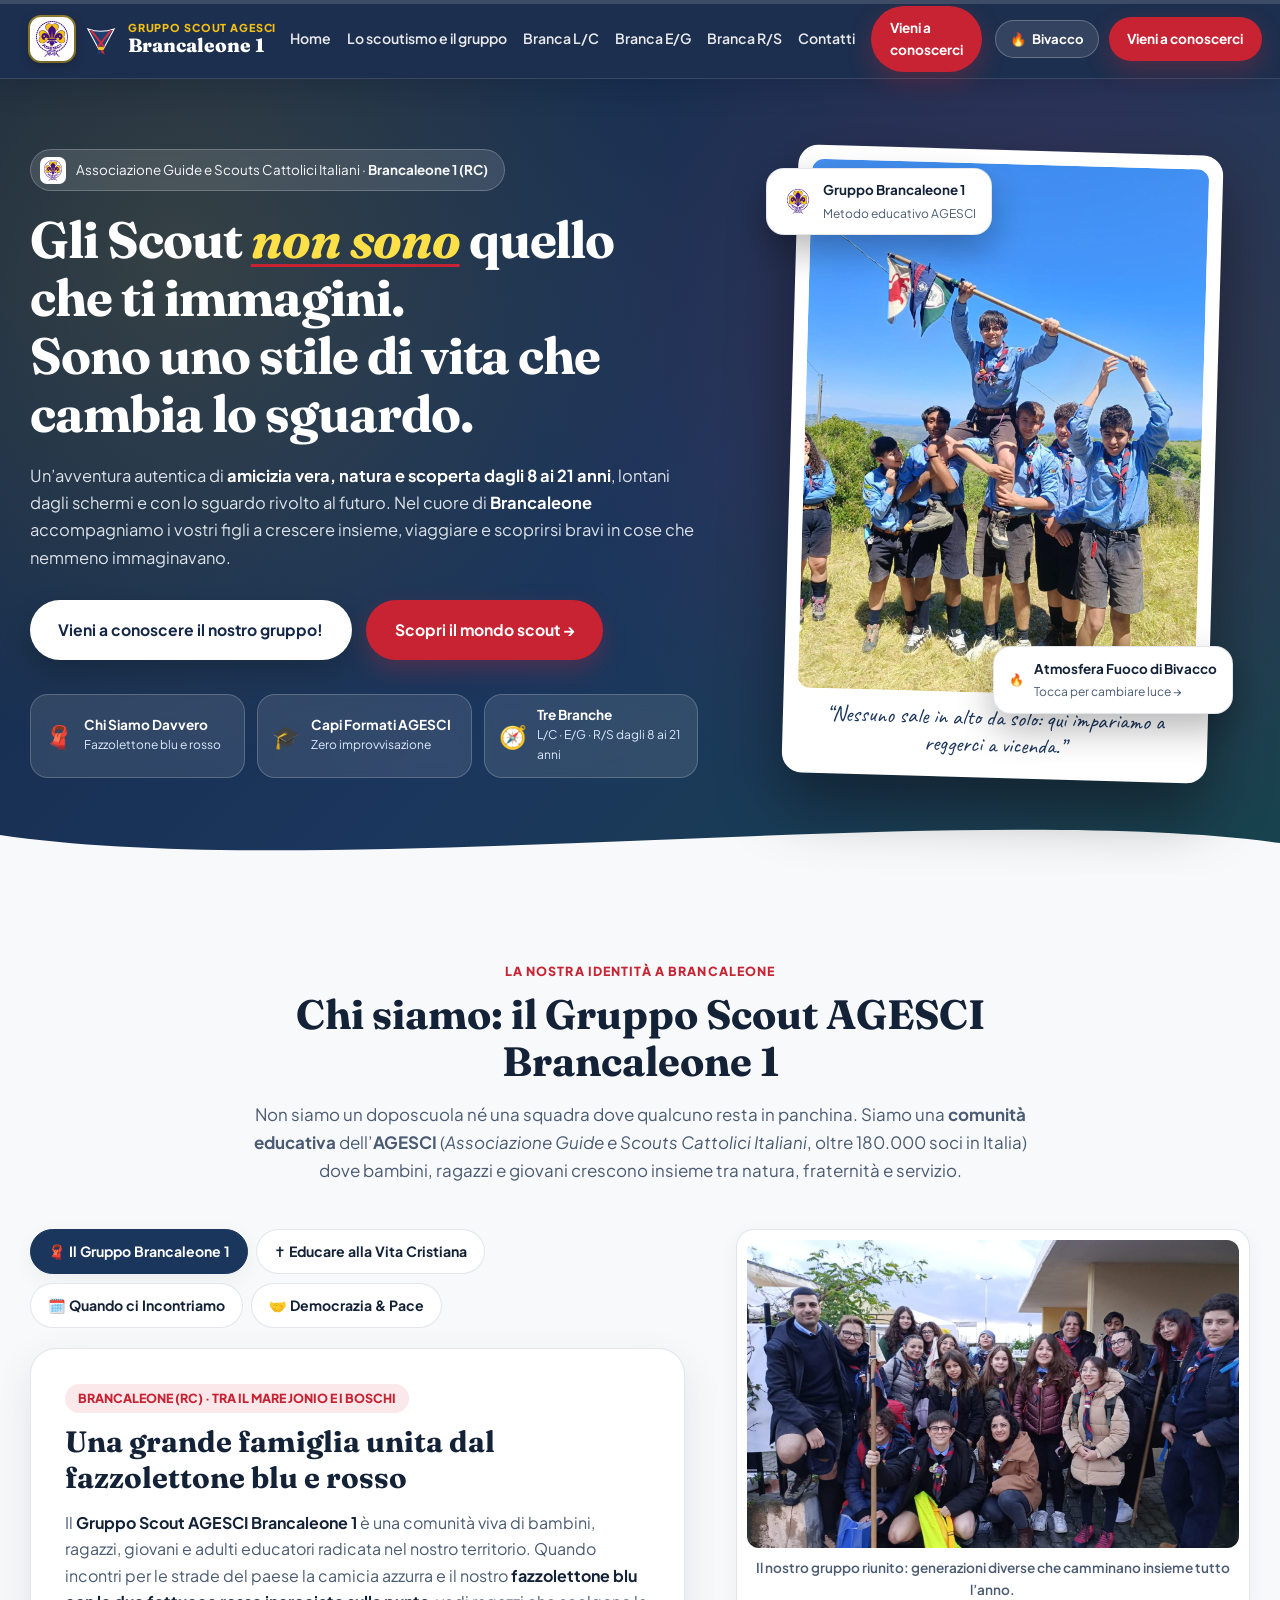
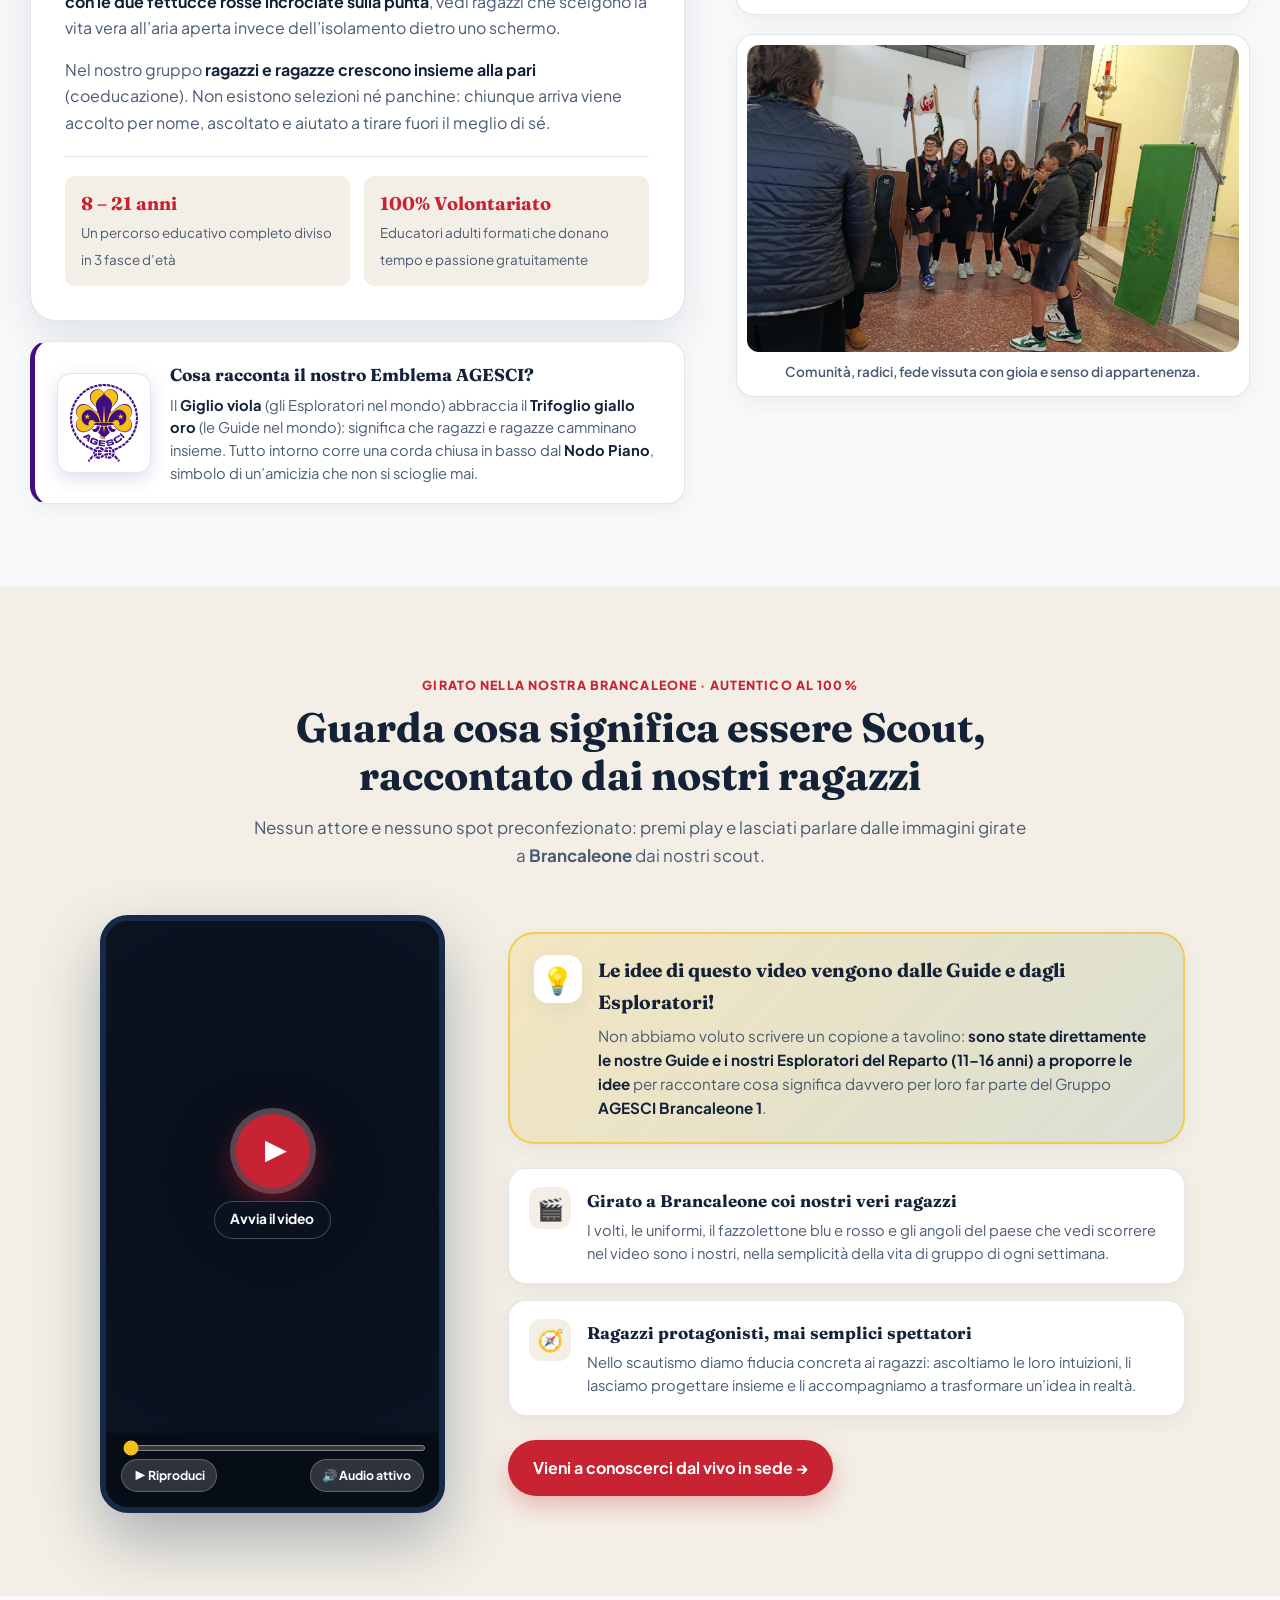
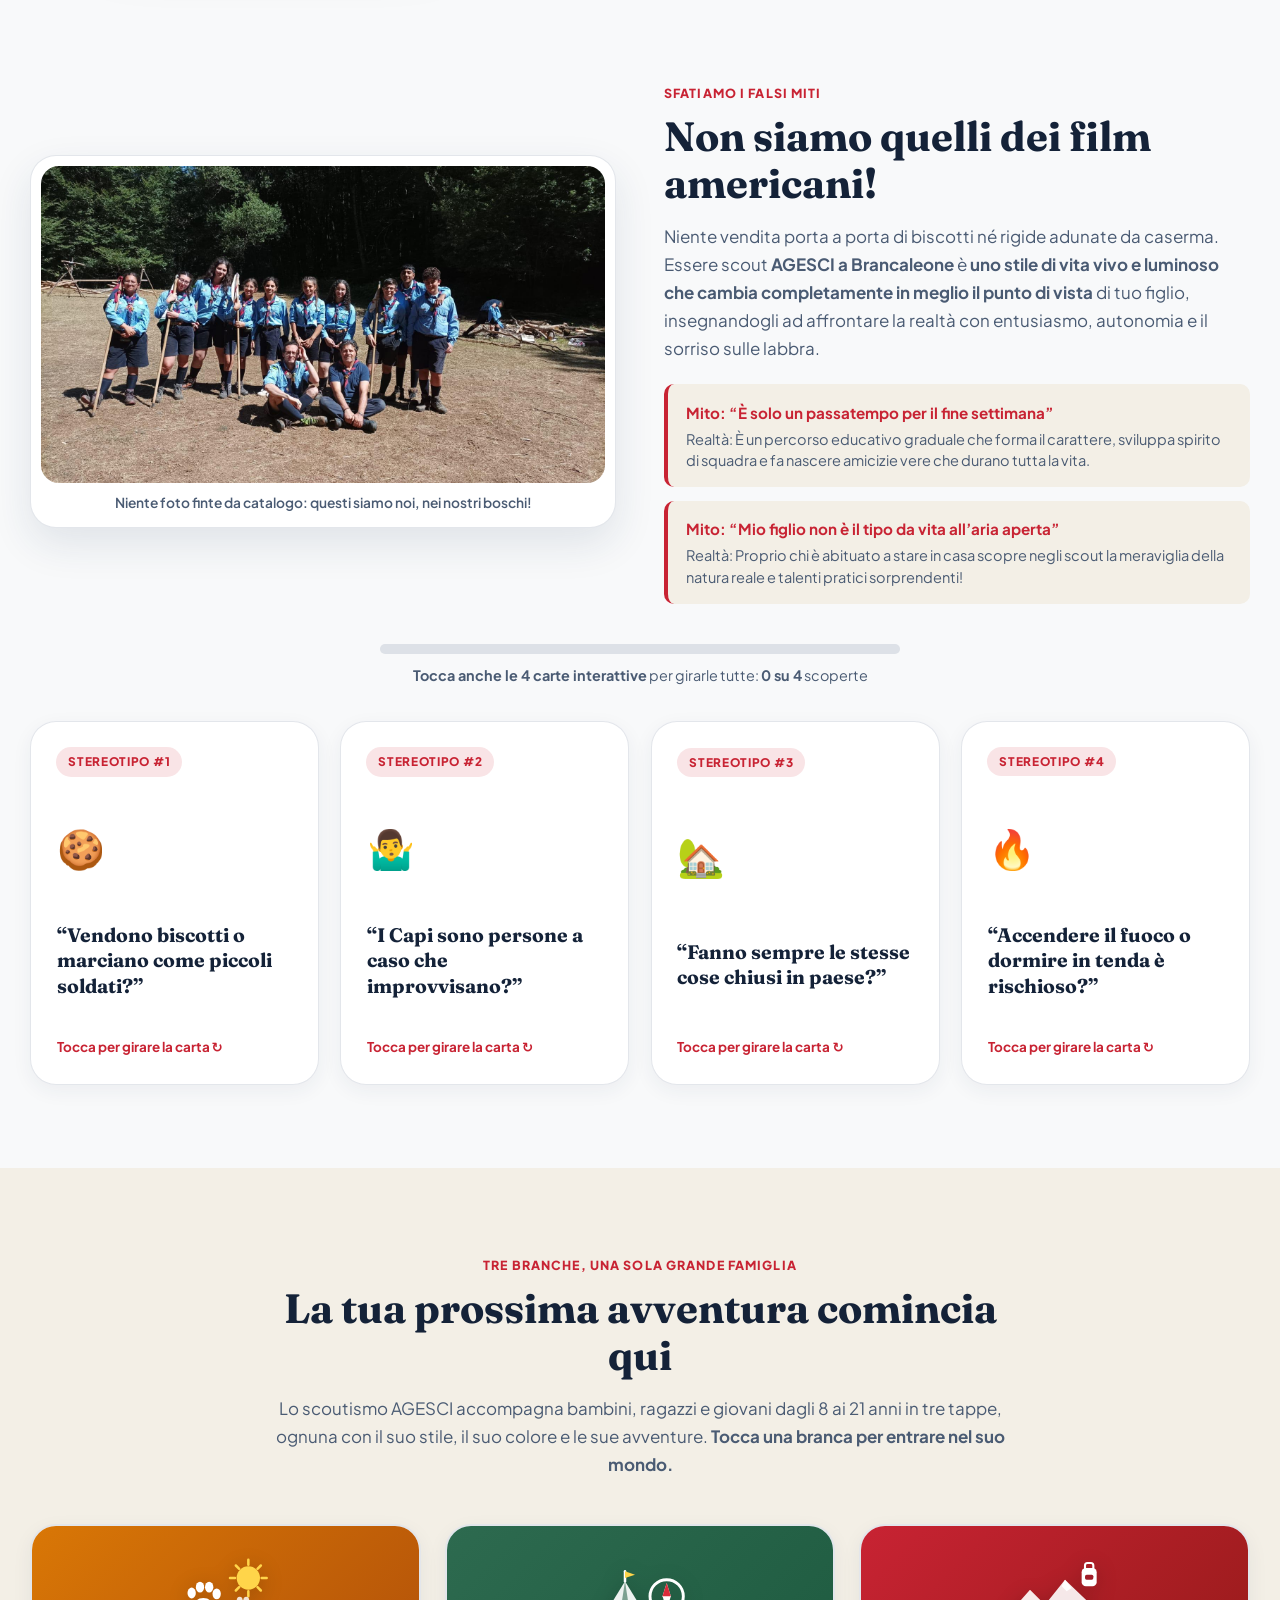
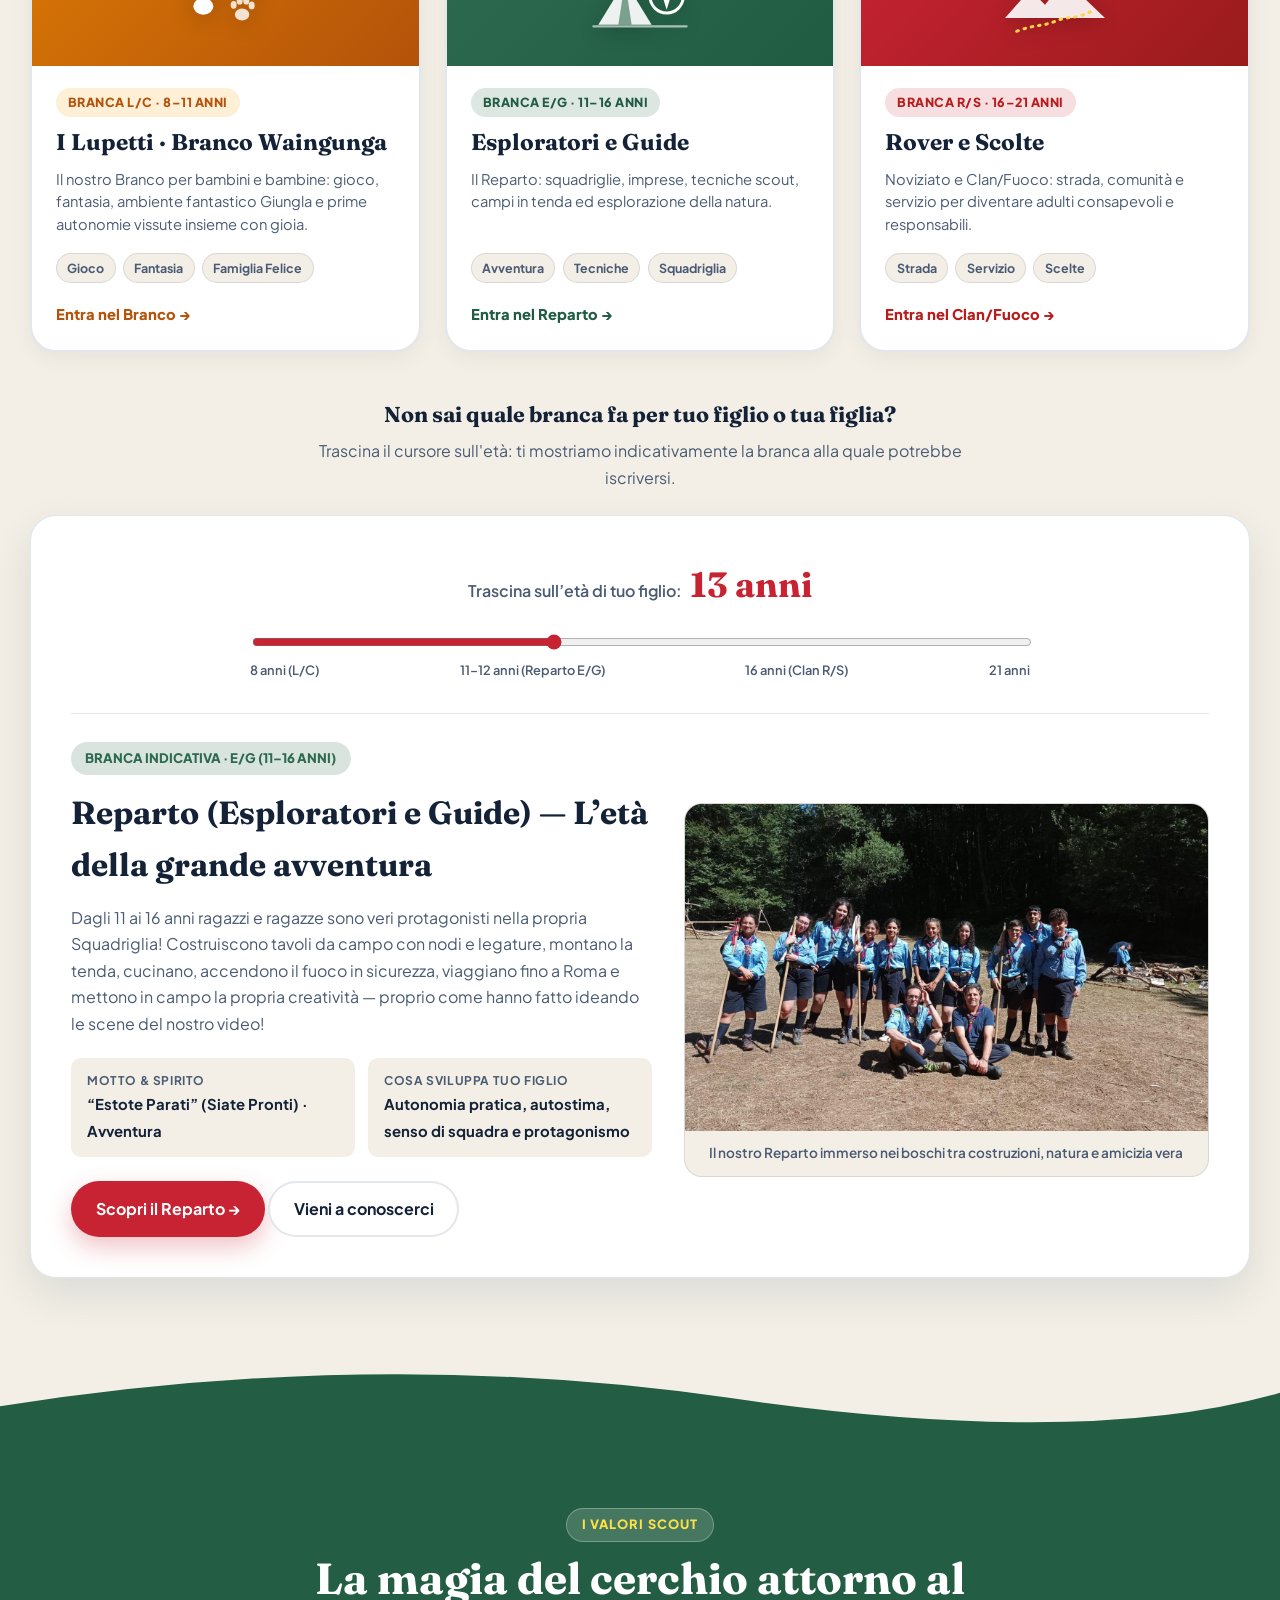
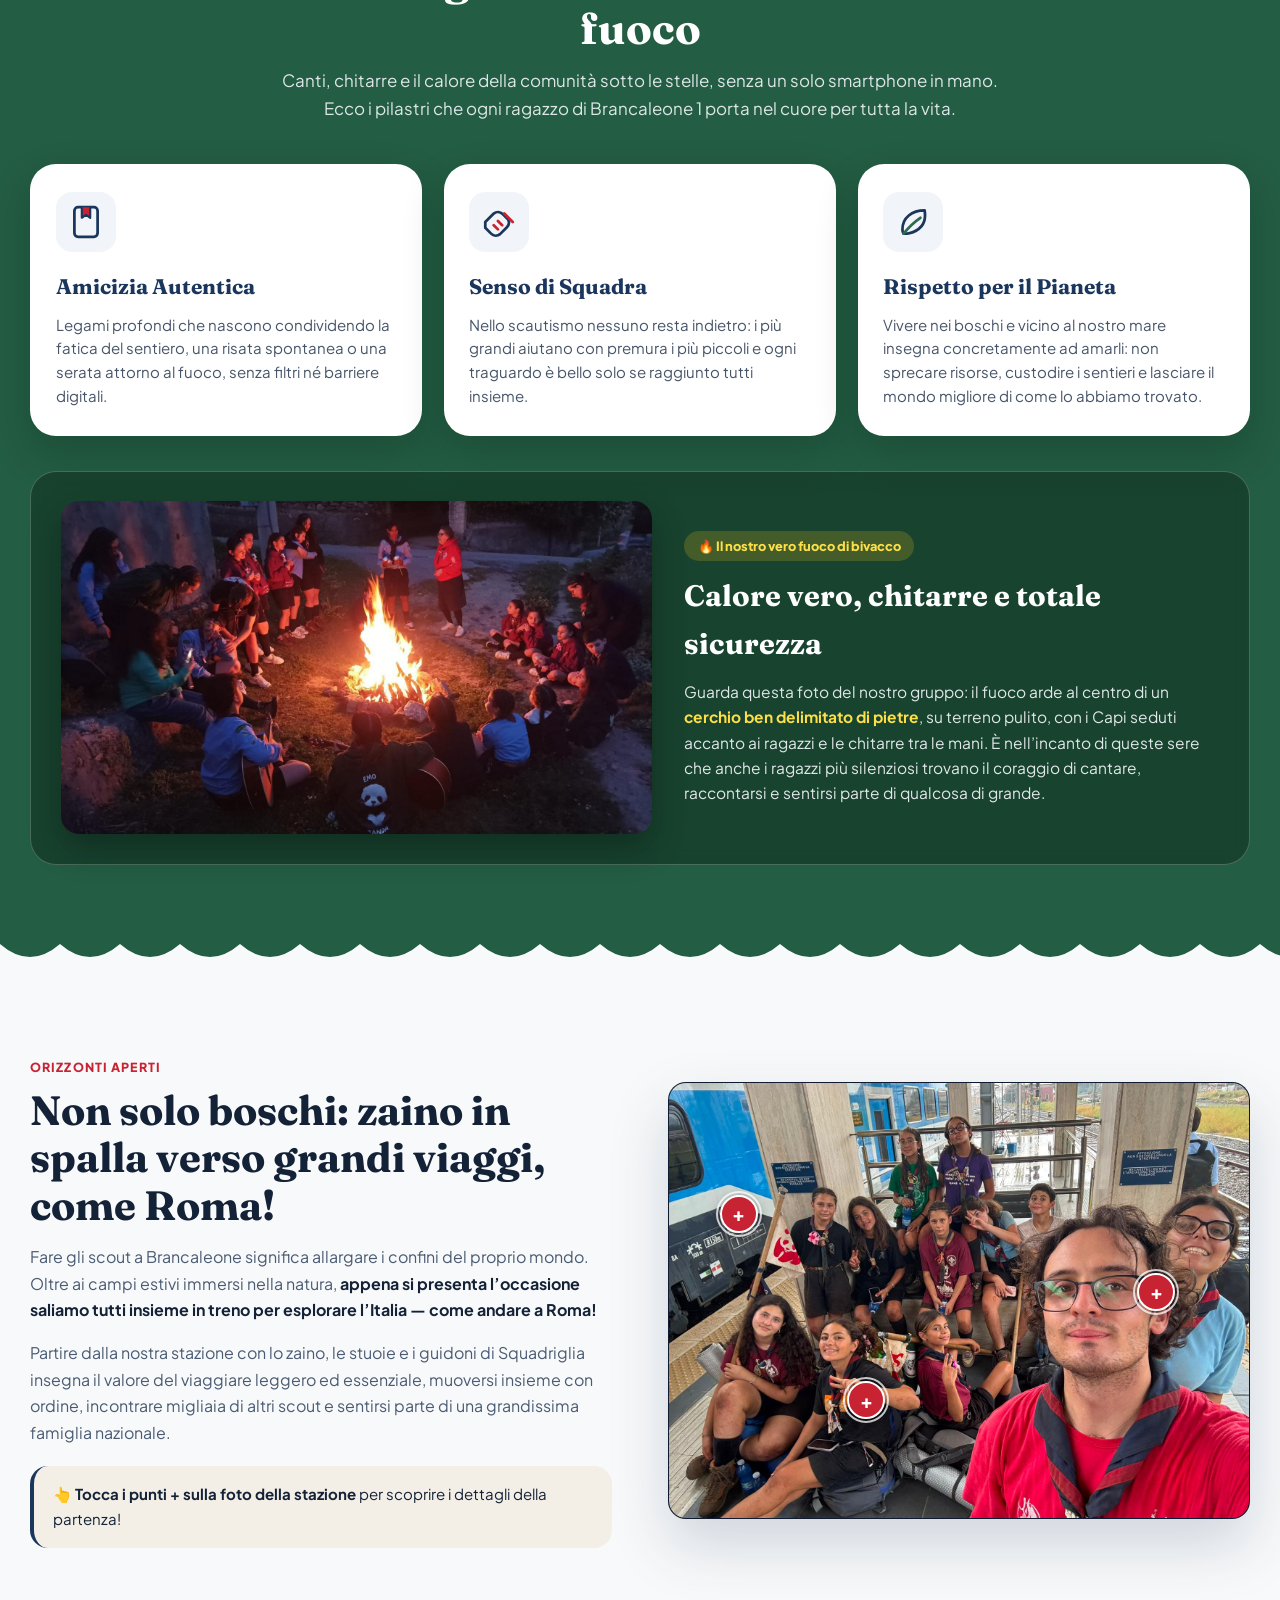
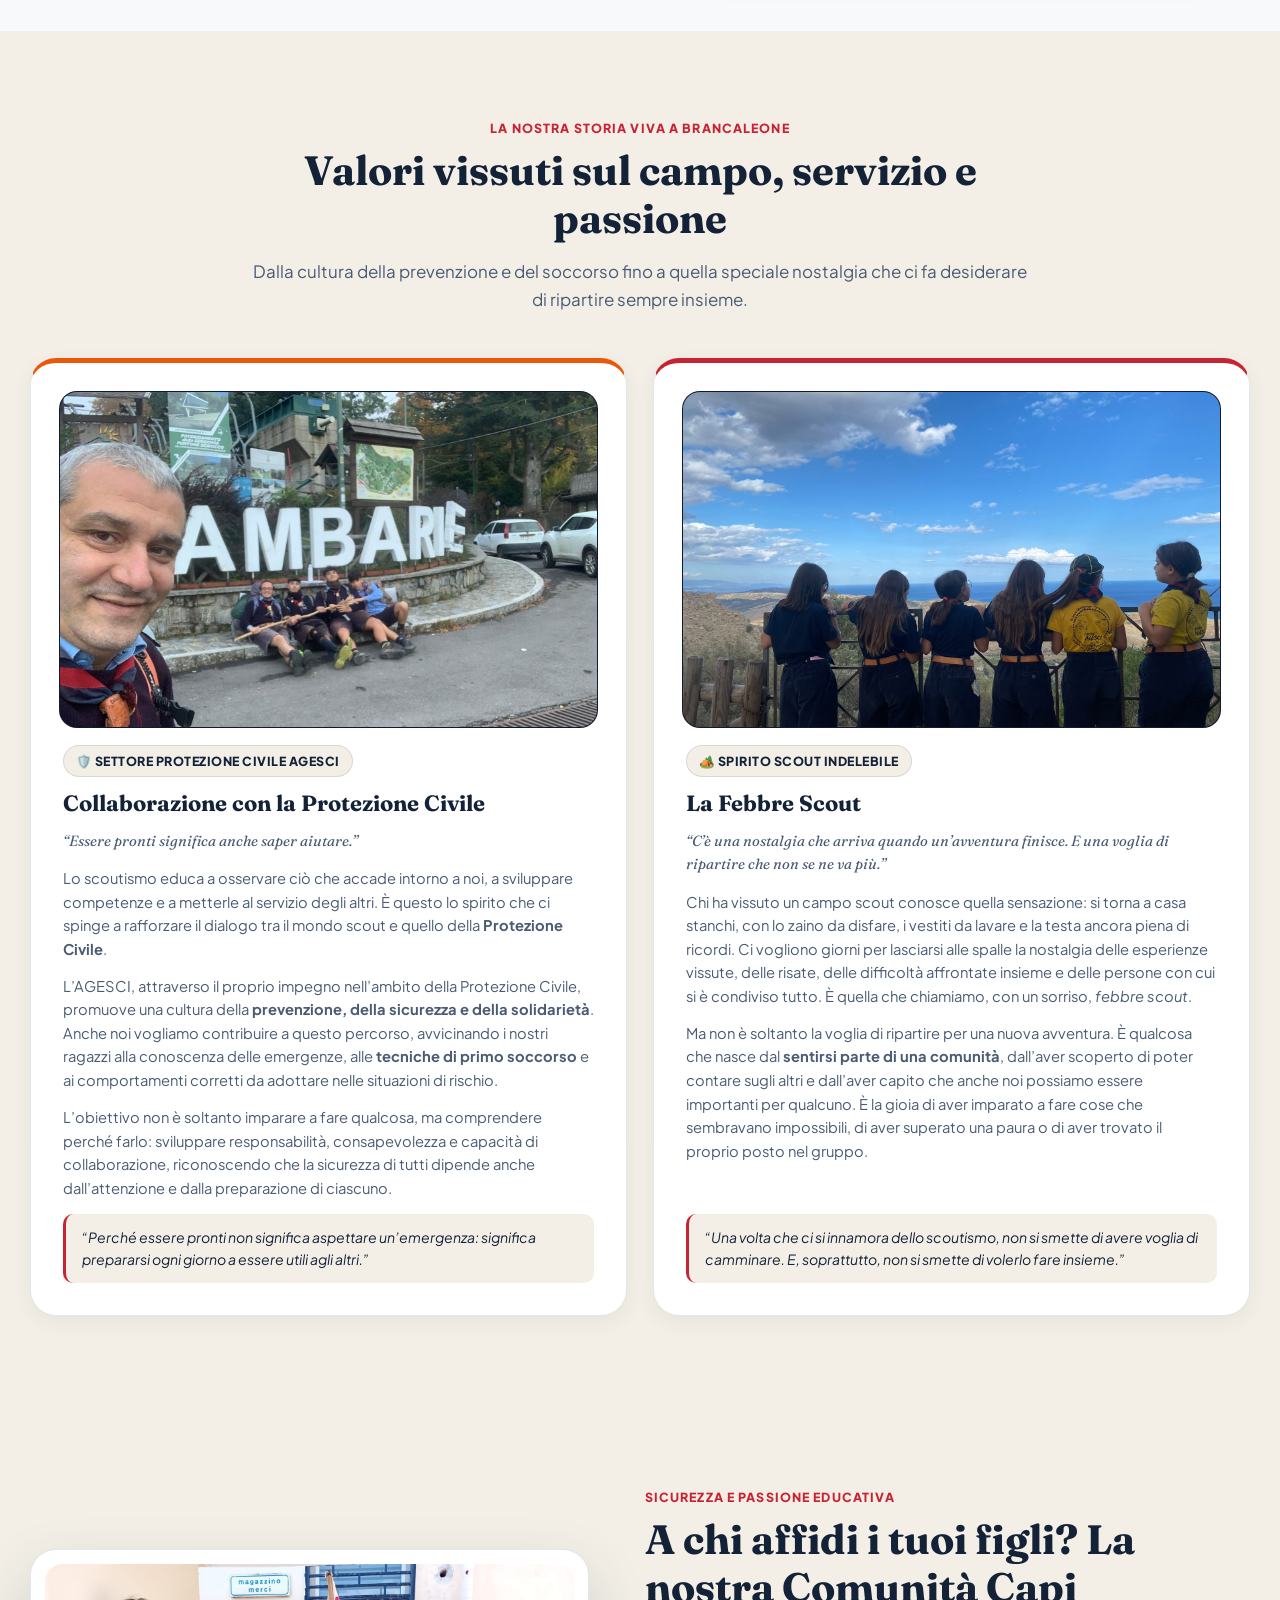
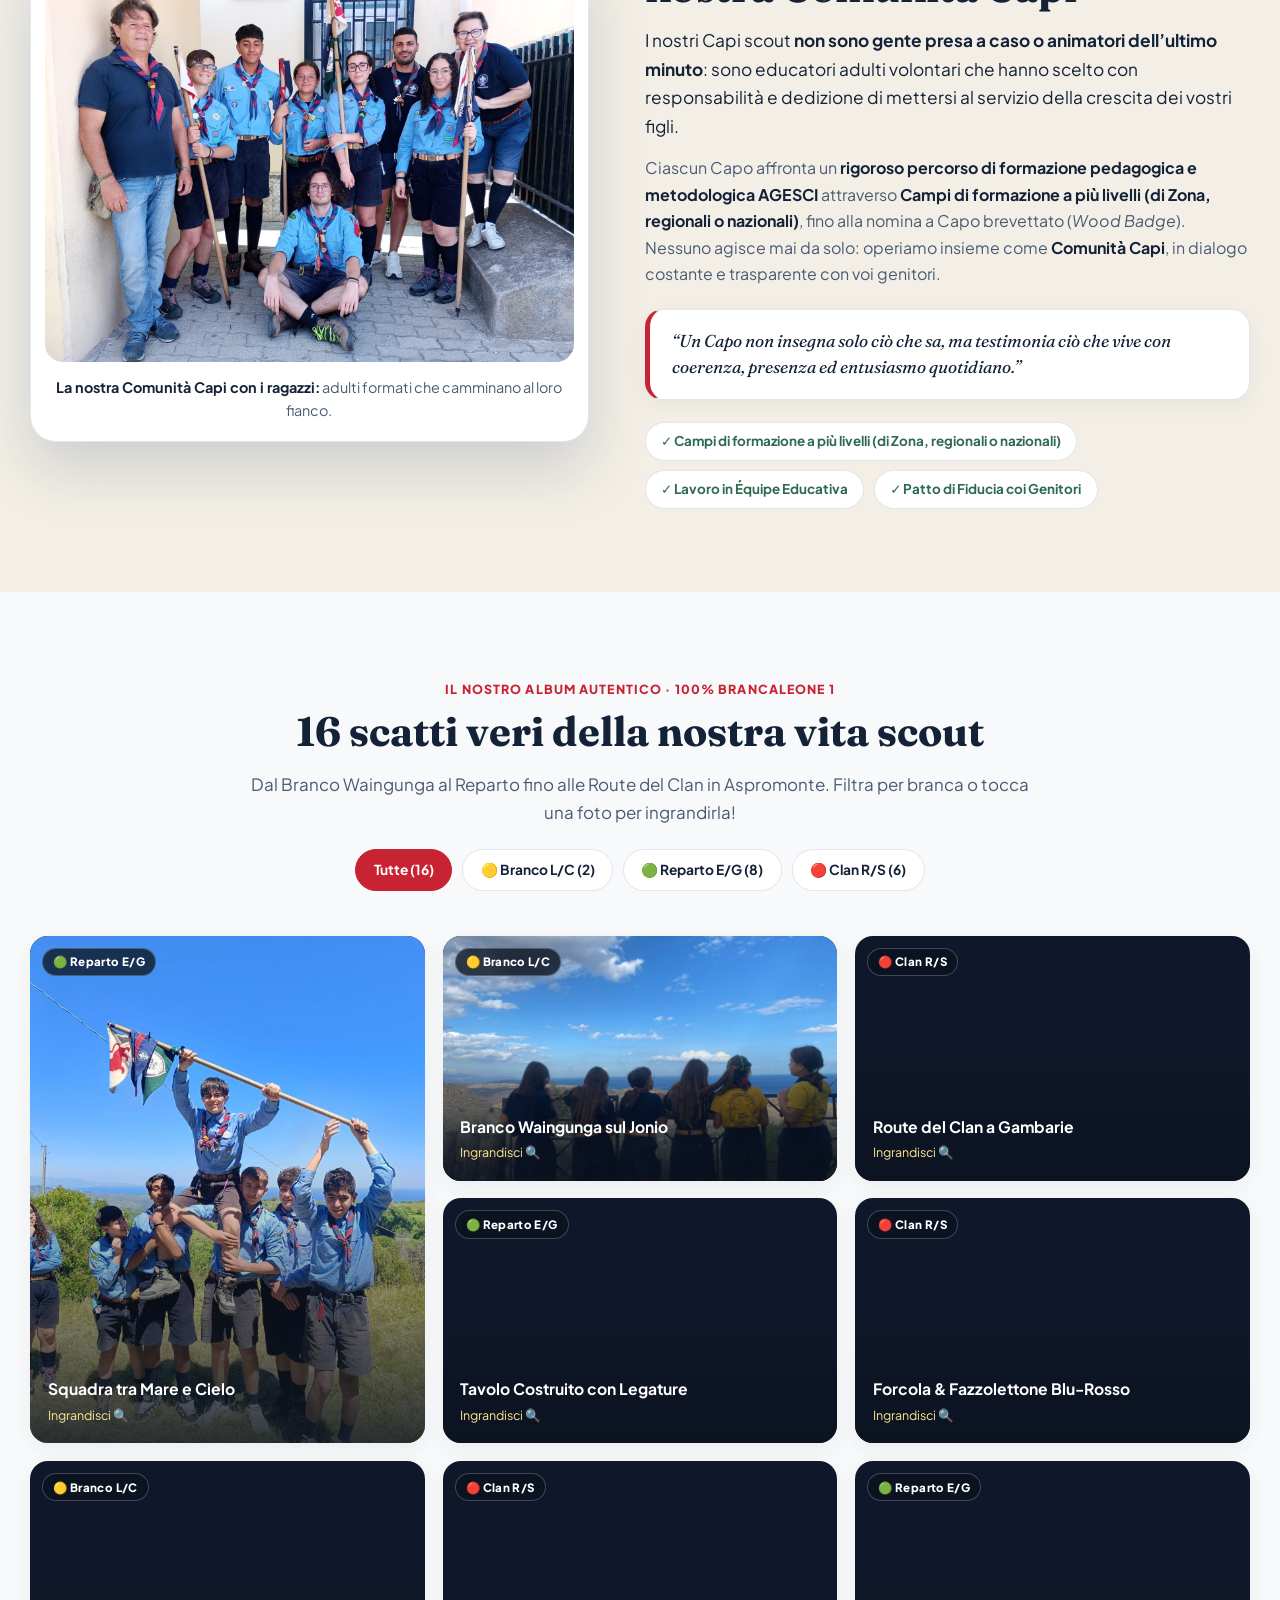
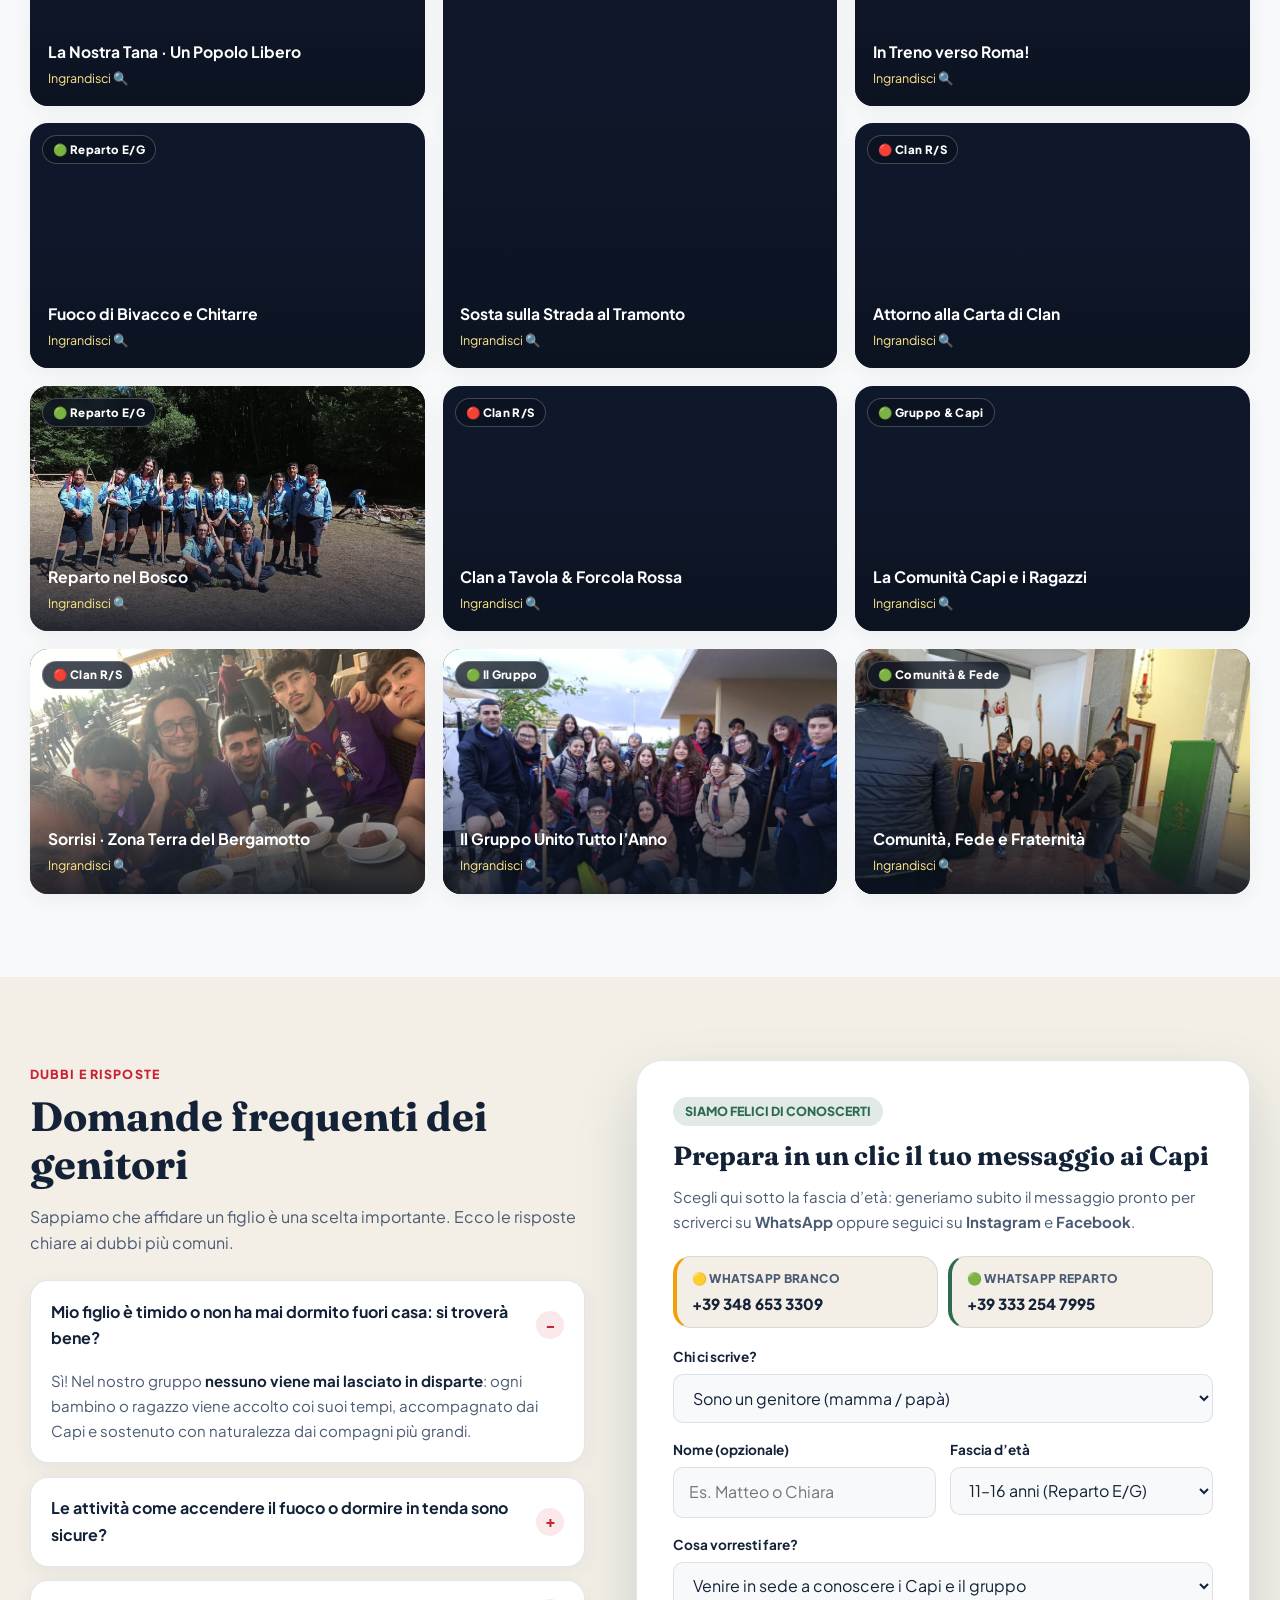
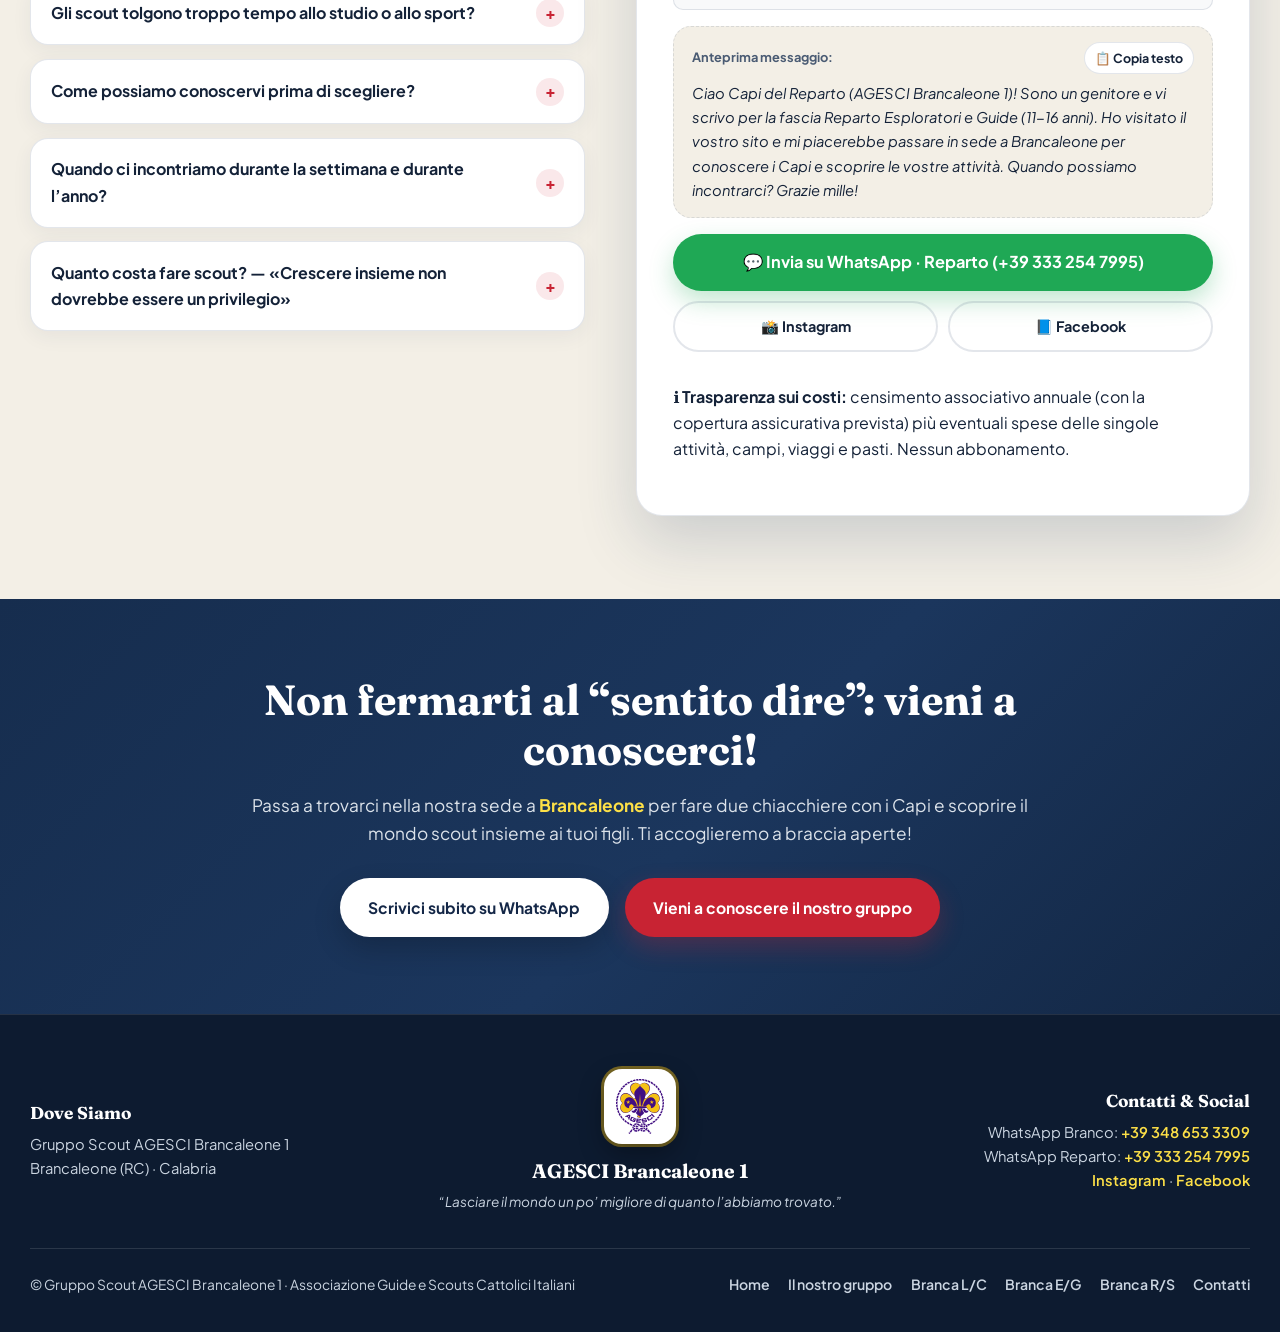
==== commit 489ea9f0: "Aggiornamento sito" ====
--- a/codice/index.html
+++ b/codice/index.html
@@ -518,10 +518,10 @@
                 </div>
                 <div class="myth-card__face myth-card__face--back">
                   <span class="myth-tag myth-tag--true">La Realtà in Brancaleone 1</span>
-                  <h3>Educatori formati con iter nazionale AGESCI</h3>
+                  <h3>Educatori formati con percorso AGESCI</h3>
                   <p>
-                    Mai adulti improvvisati: ogni Capo segue anni di <strong>Campi Scuola Nazionali
-                    AGESCI</strong> (CFM, CFT, CFA) su pedagogia, sicurezza e metodo educativo,
+                    Mai adulti improvvisati: ogni Capo partecipa a <strong>Campi di formazione a più livelli
+                    (di Zona, regionali o nazionali)</strong> su pedagogia, sicurezza e metodo educativo,
                     operando sempre insieme nella Comunità Capi.
                   </p>
                   <span class="myth-card__back-hint">Tocca per rigirare ↺</span>
@@ -628,7 +628,7 @@
             <div class="branch-hub-card__body">
               <span class="branch-hub-card__tag">Branca L/C · 8–11 anni</span>
               <h3>I Lupetti · Branco Waingunga</h3>
-              <p>Il nostro Branco per bambini e bambine: gioco, fantasia, racconti della Giungla e prime autonomie vissute insieme con gioia.</p>
+              <p>Il nostro Branco per bambini e bambine: gioco, fantasia, ambiente fantastico Giungla e prime autonomie vissute insieme con gioia.</p>
               <ul class="branch-hub-card__chips"><li>Gioco</li><li>Fantasia</li><li>Famiglia Felice</li></ul>
               <span class="branch-hub-card__cta">Entra nel Branco →</span>
             </div>
@@ -681,7 +681,7 @@
 
         <div class="branch-hub__helper reveal">
           <h3>Non sai quale branca fa per tuo figlio o tua figlia?</h3>
-          <p>Trascina il cursore sull’età: ti mostriamo subito la branca giusta.</p>
+          <p>Trascina il cursore sull'età: ti mostriamo indicativamente la branca alla quale potrebbe iscriversi.</p>
         </div>
 
         <!-- Simulatore interattivo con cursore d'età collegato alle 3 card delle branche -->
@@ -706,7 +706,7 @@
 
           <div class="branch-showcase" id="branchShowcase" data-branch-color="eg" aria-live="polite">
             <div class="branch-showcase__content">
-              <span class="branch-badge" id="branchBadge">Branca E/G · 11–16 anni</span>
+              <span class="branch-badge" id="branchBadge">Branca indicativa · E/G (11–16 anni)</span>
               <h3 class="branch-showcase__title" id="branchTitle">Reparto — Esploratori e Guide</h3>
               <p class="branch-showcase__desc" id="branchDesc"></p>
 
@@ -1024,8 +1024,8 @@
           </p>
           <p class="capi-body">
             Ciascun Capo affronta un <strong>rigoroso percorso di formazione pedagogica e metodologica
-            certificato a livello nazionale dall’AGESCI</strong> (i Campi Scuola <strong>CFM, CFT e CFA</strong>
-            fino alla nomina a Capo brevettato <em>Wood Badge</em>). Nessuno agisce mai da solo:
+            AGESCI</strong> attraverso <strong>Campi di formazione a più livelli (di Zona, regionali o nazionali)</strong>,
+            fino alla nomina a Capo brevettato (<em>Wood Badge</em>). Nessuno agisce mai da solo:
             operiamo insieme come <strong>Comunità Capi</strong>, in dialogo costante e trasparente con
             voi genitori.
           </p>
@@ -1037,7 +1037,7 @@
           </blockquote>
 
           <div class="capi-pills">
-            <span>✓ Campi Scuola Nazionali AGESCI</span>
+            <span>✓ Campi di formazione a più livelli (di Zona, regionali o nazionali)</span>
             <span>✓ Lavoro in Équipe Educativa</span>
             <span>✓ Patto di Fiducia coi Genitori</span>
           </div>
@@ -1327,8 +1327,8 @@
               <summary>Gli scout tolgono troppo tempo allo studio o allo sport?</summary>
               <div class="faq-item__body">
                 <p>
-                  Assolutamente no: le riunioni settimanali sono nel weekend e il calendario delle uscite
-                  viene condiviso in anticipo con le famiglie. Tantissimi nostri scout studiano con
+                  Assolutamente no: le riunioni settimanali sono nel weekend e le uscite vengono comunicate per tempo
+                  alle famiglie. Tantissimi nostri scout studiano con
                   profitto e praticano sport!
                 </p>
               </div>
@@ -1353,8 +1353,8 @@
                 <ul>
                   <li><strong>Sabato pomeriggio:</strong> generalmente dalle <strong>16:00 alle 18:00 circa</strong> in sede a Brancaleone, per giocare, esplorare, acquisire competenze e progettare avventure insieme.</li>
                   <li><strong>Domenica:</strong> ci incontriamo per partecipare alla <strong>Santa Messa</strong>, alternandoci nelle <strong>due parrocchie del Comune di Brancaleone</strong>, come parte viva della comunità cristiana e del territorio.</li>
-                  <li><strong>Uscite sul territorio:</strong> indicativamente <strong>una ogni due mesi</strong>, per esplorare la natura, pernottare e sperimentare l'autonomia.</li>
-                  <li><strong>Campo estivo:</strong> il momento più atteso! Il <strong>Reparto (11–16 anni)</strong> vive un campo di circa <strong>10–15 giorni in tenda</strong> nei boschi; il <strong>Branco (8–11 anni)</strong> vive un’esperienza di circa <strong>7 giorni</strong> in casa di caccia.</li>
+                  <li><strong>Uscite sul territorio:</strong> indicativamente <strong>una ogni due mesi</strong> (le uscite vengono comunicate per tempo), per esplorare la natura, pernottare e sperimentare l'autonomia.</li>
+                  <li><strong>Campo estivo:</strong> il momento più atteso! Il <strong>Reparto (11–16 anni)</strong> vive un campo di circa <strong>10–15 giorni in tenda</strong> nei boschi; il <strong>Branco (8–11 anni)</strong> vive un’esperienza di circa <strong>7 giorni</strong> in una struttura al chiuso.</li>
                 </ul>
               </div>
             </details>
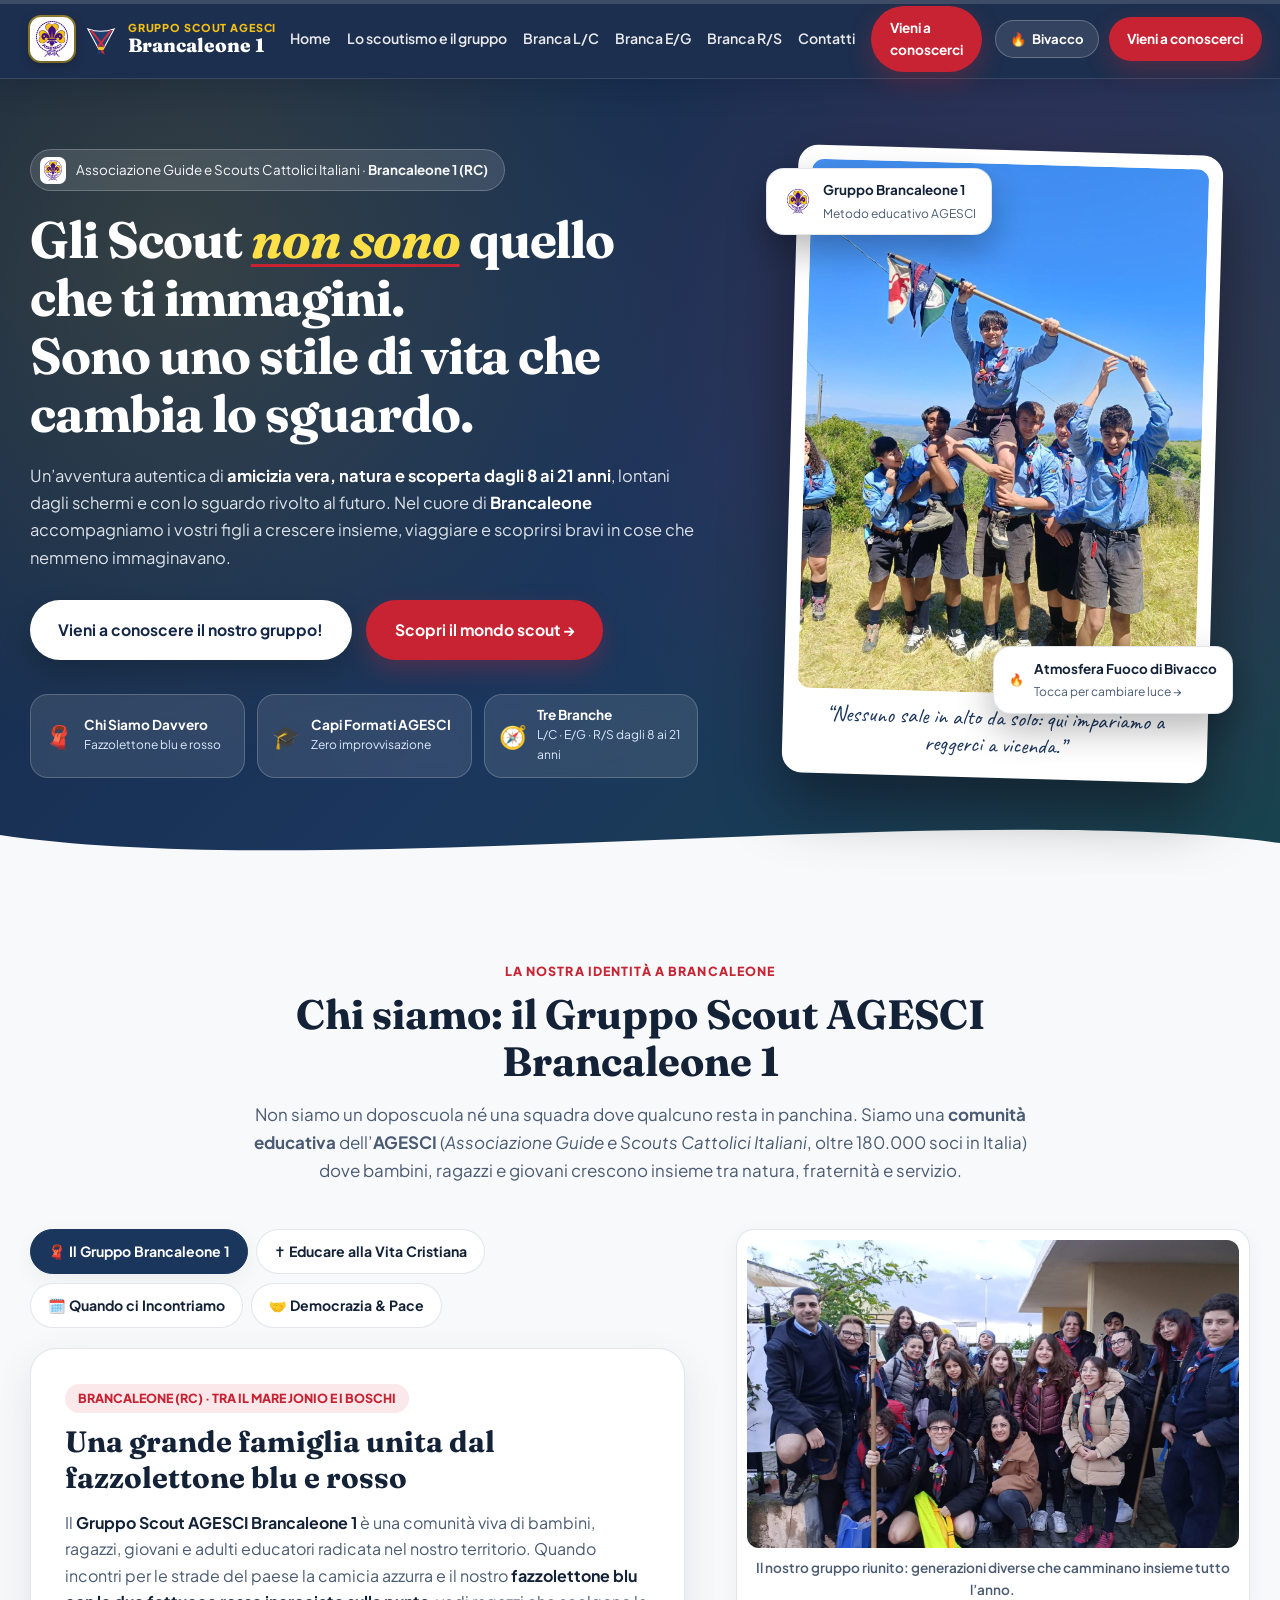
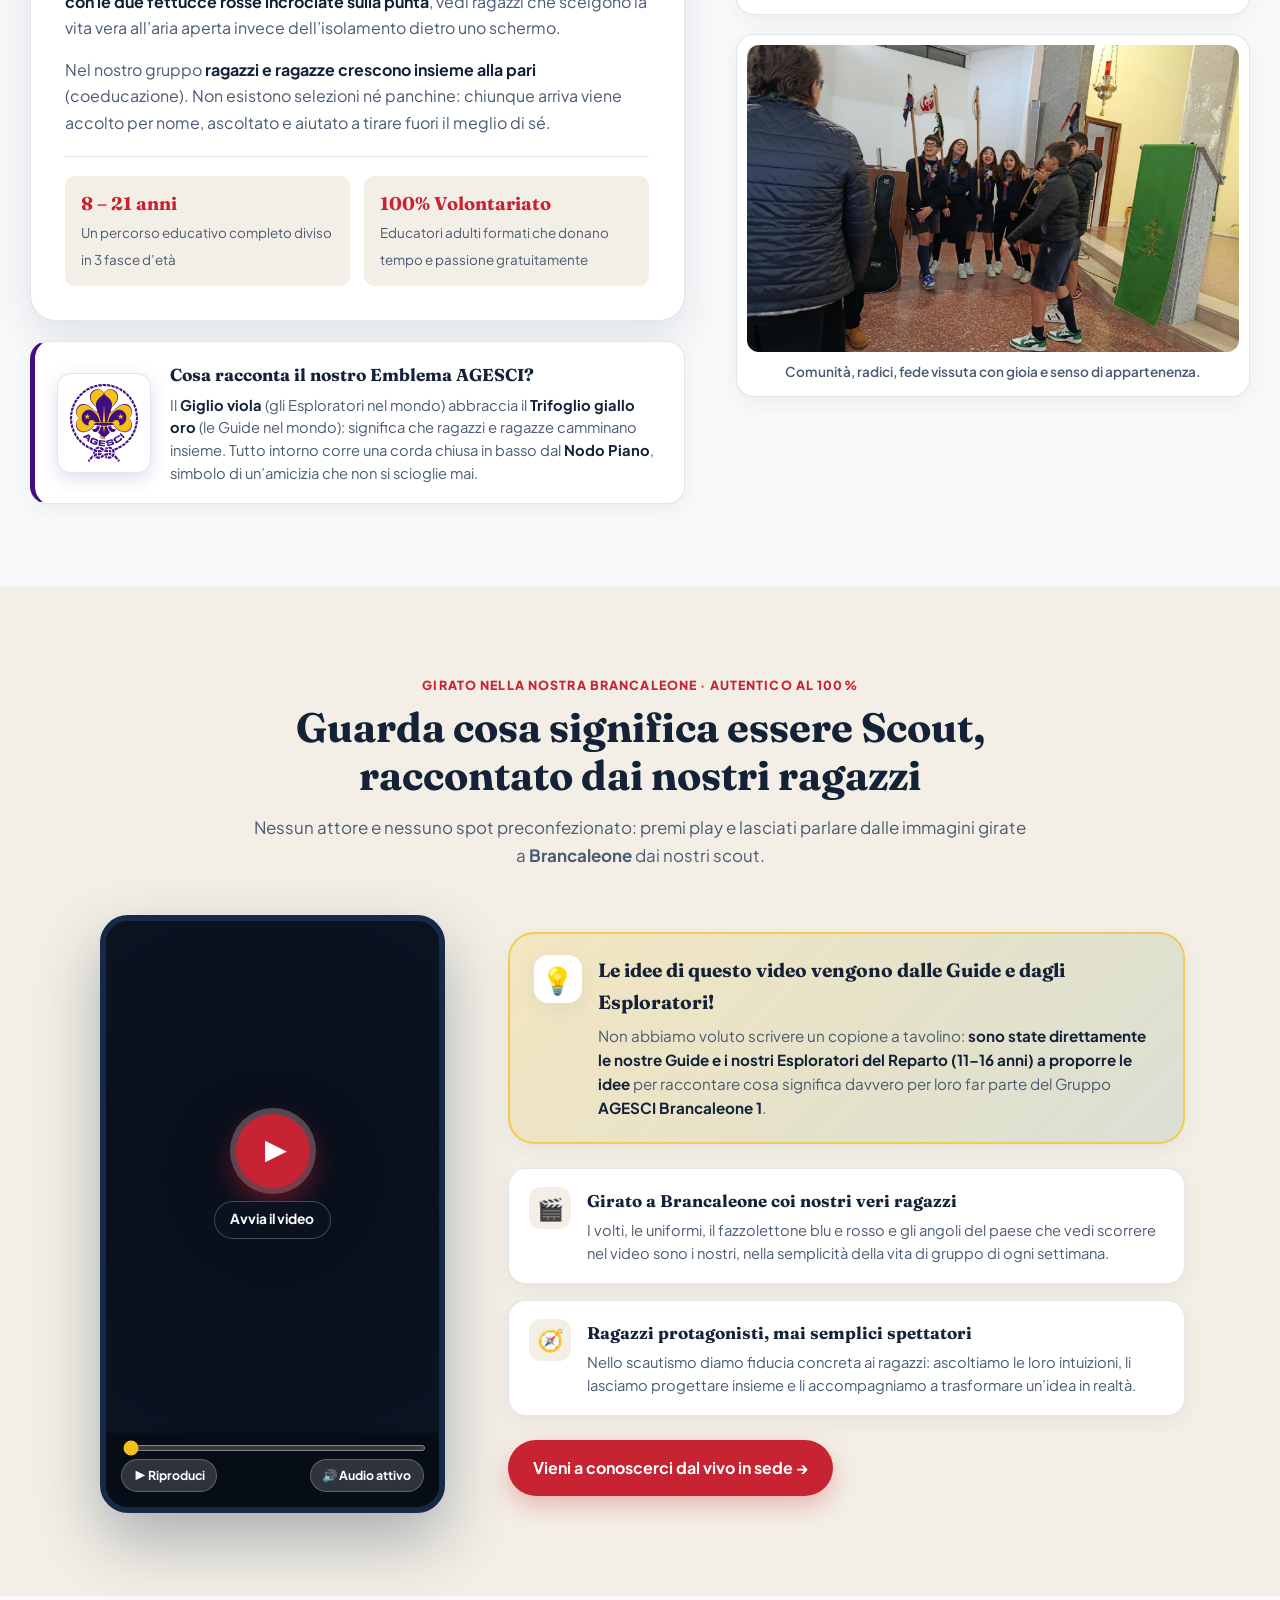
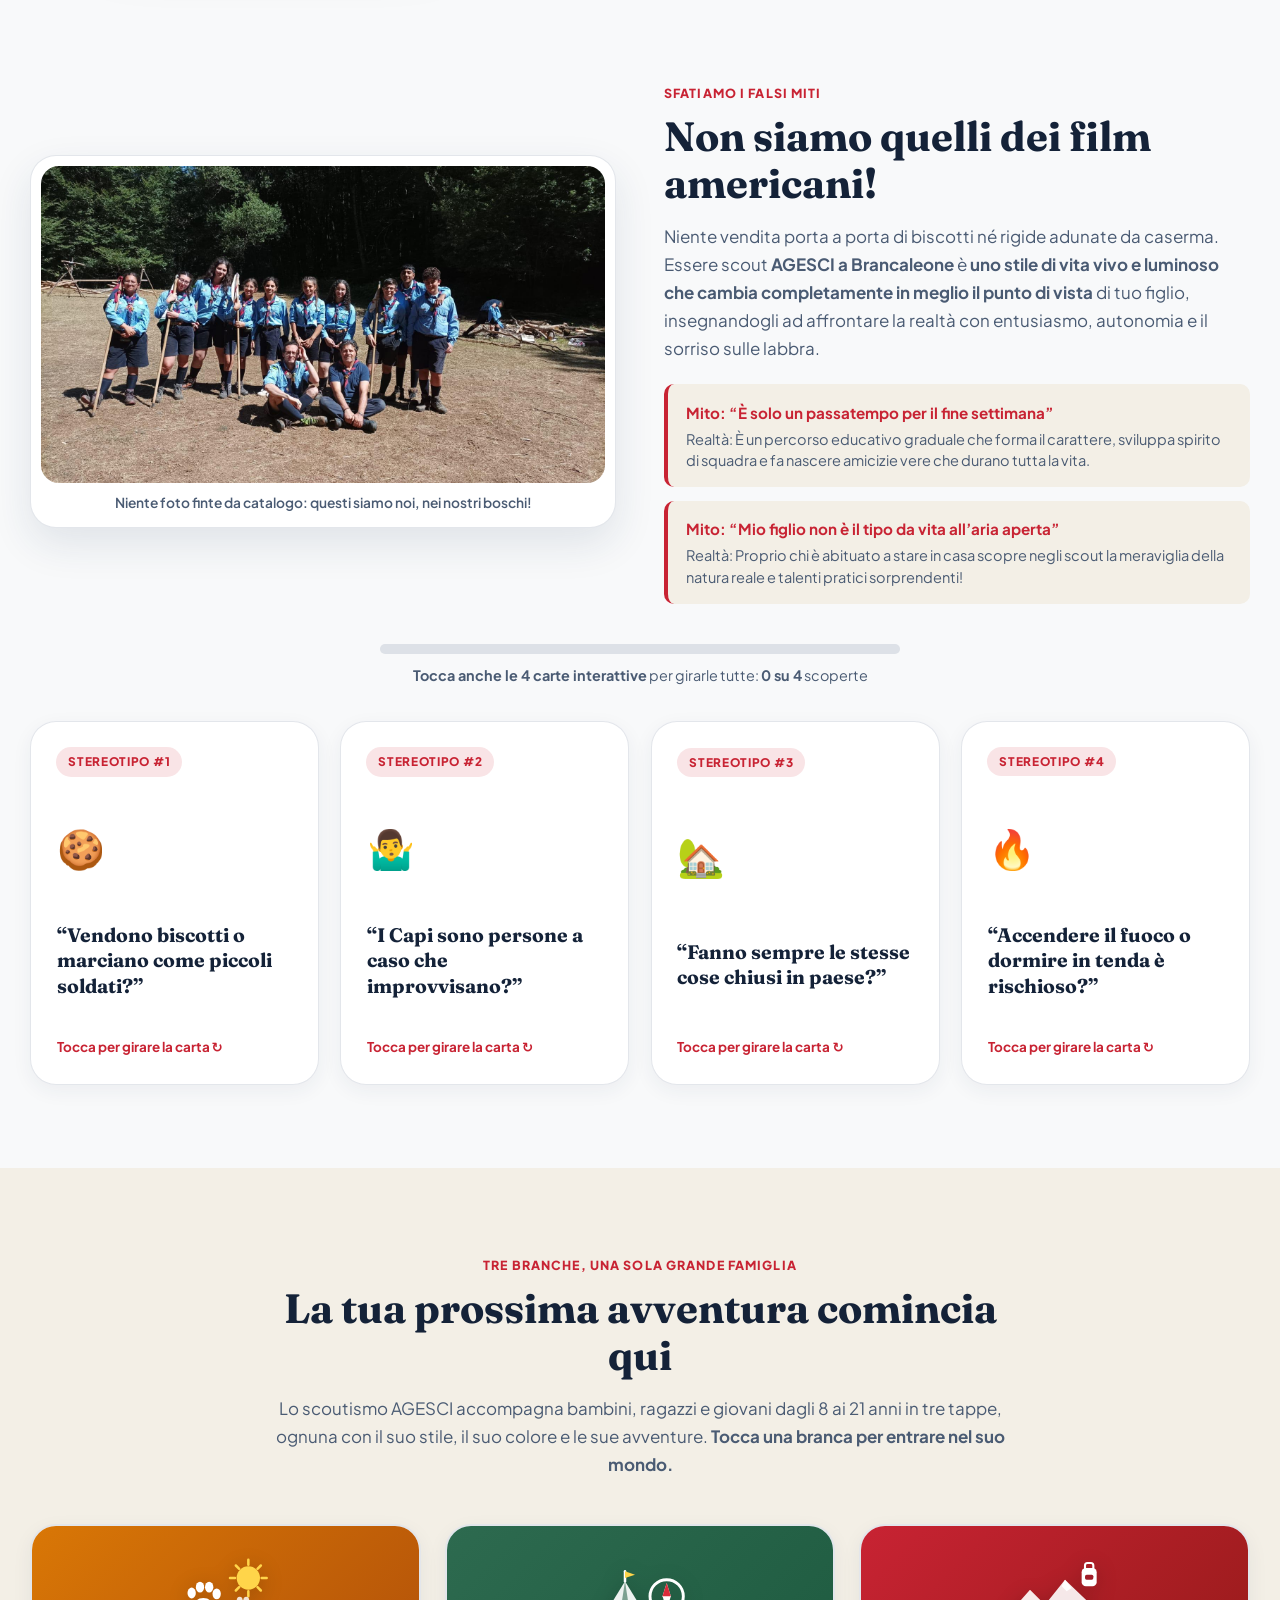
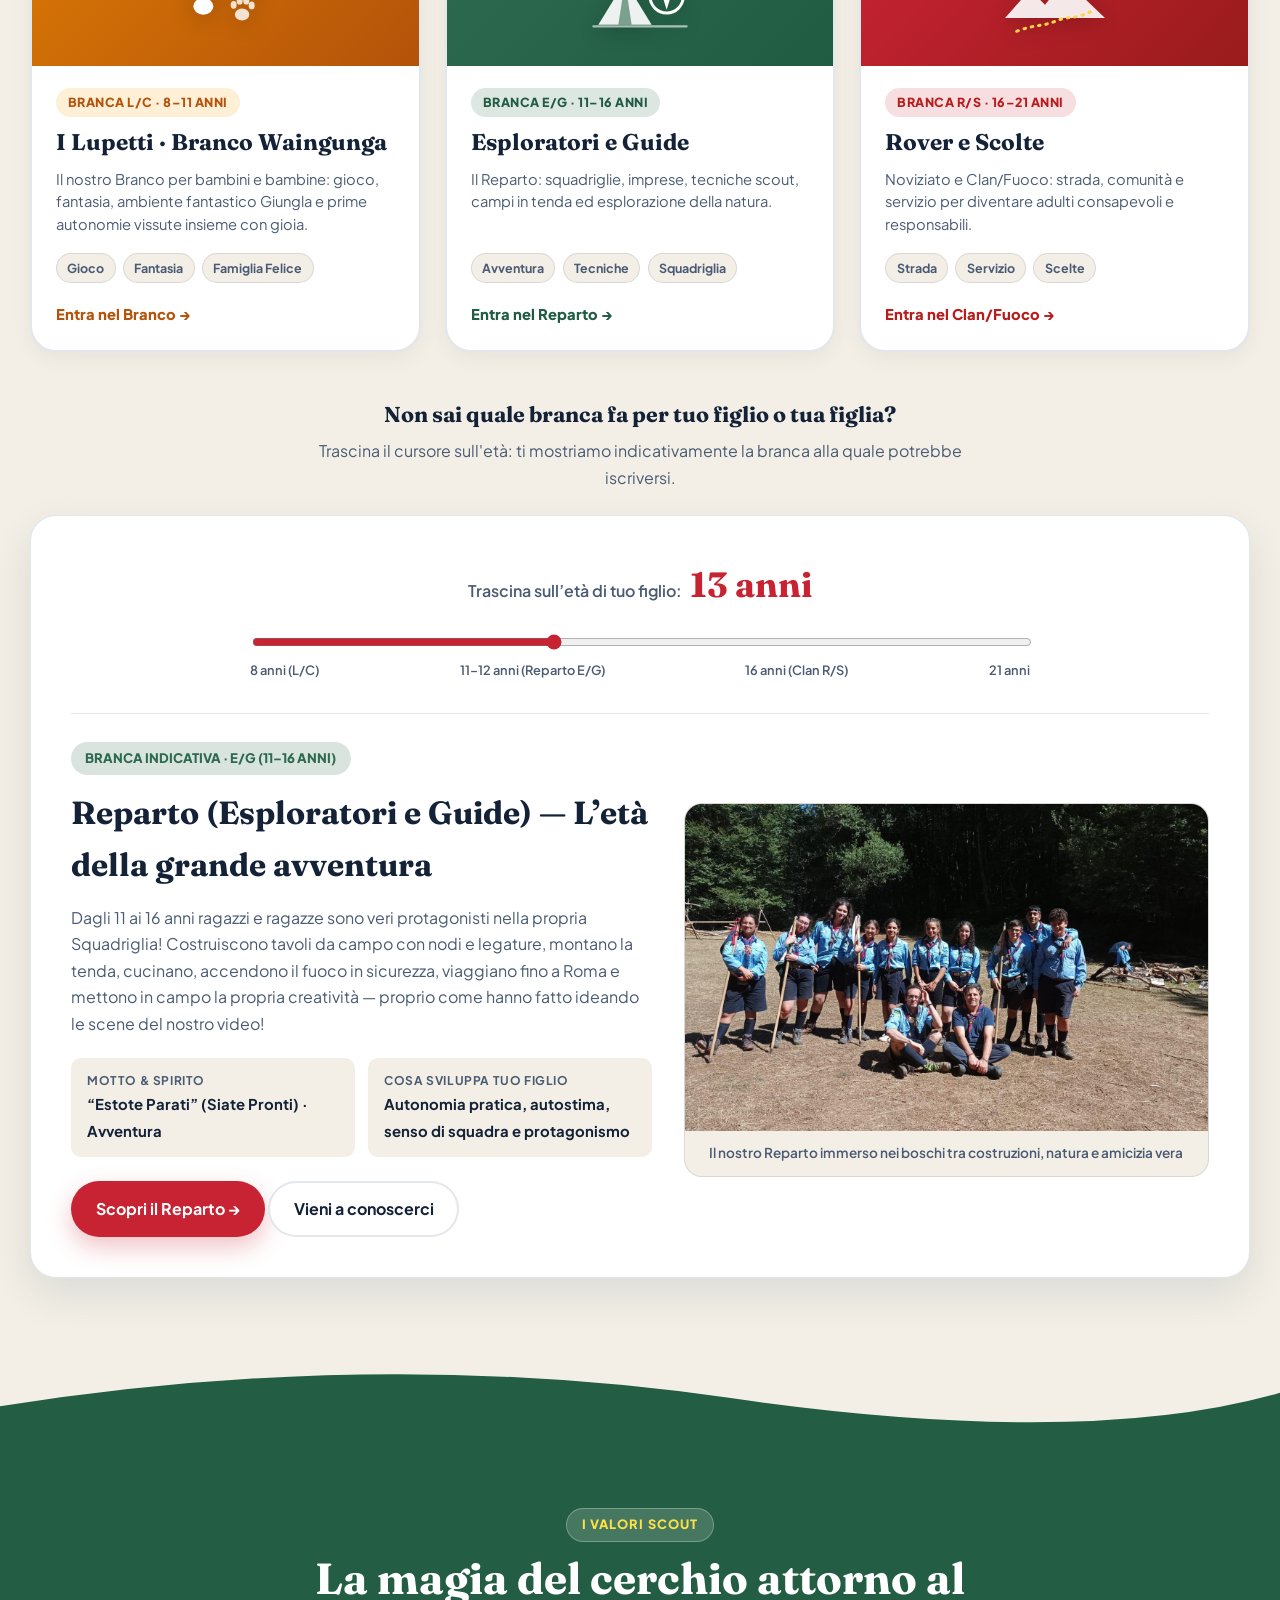
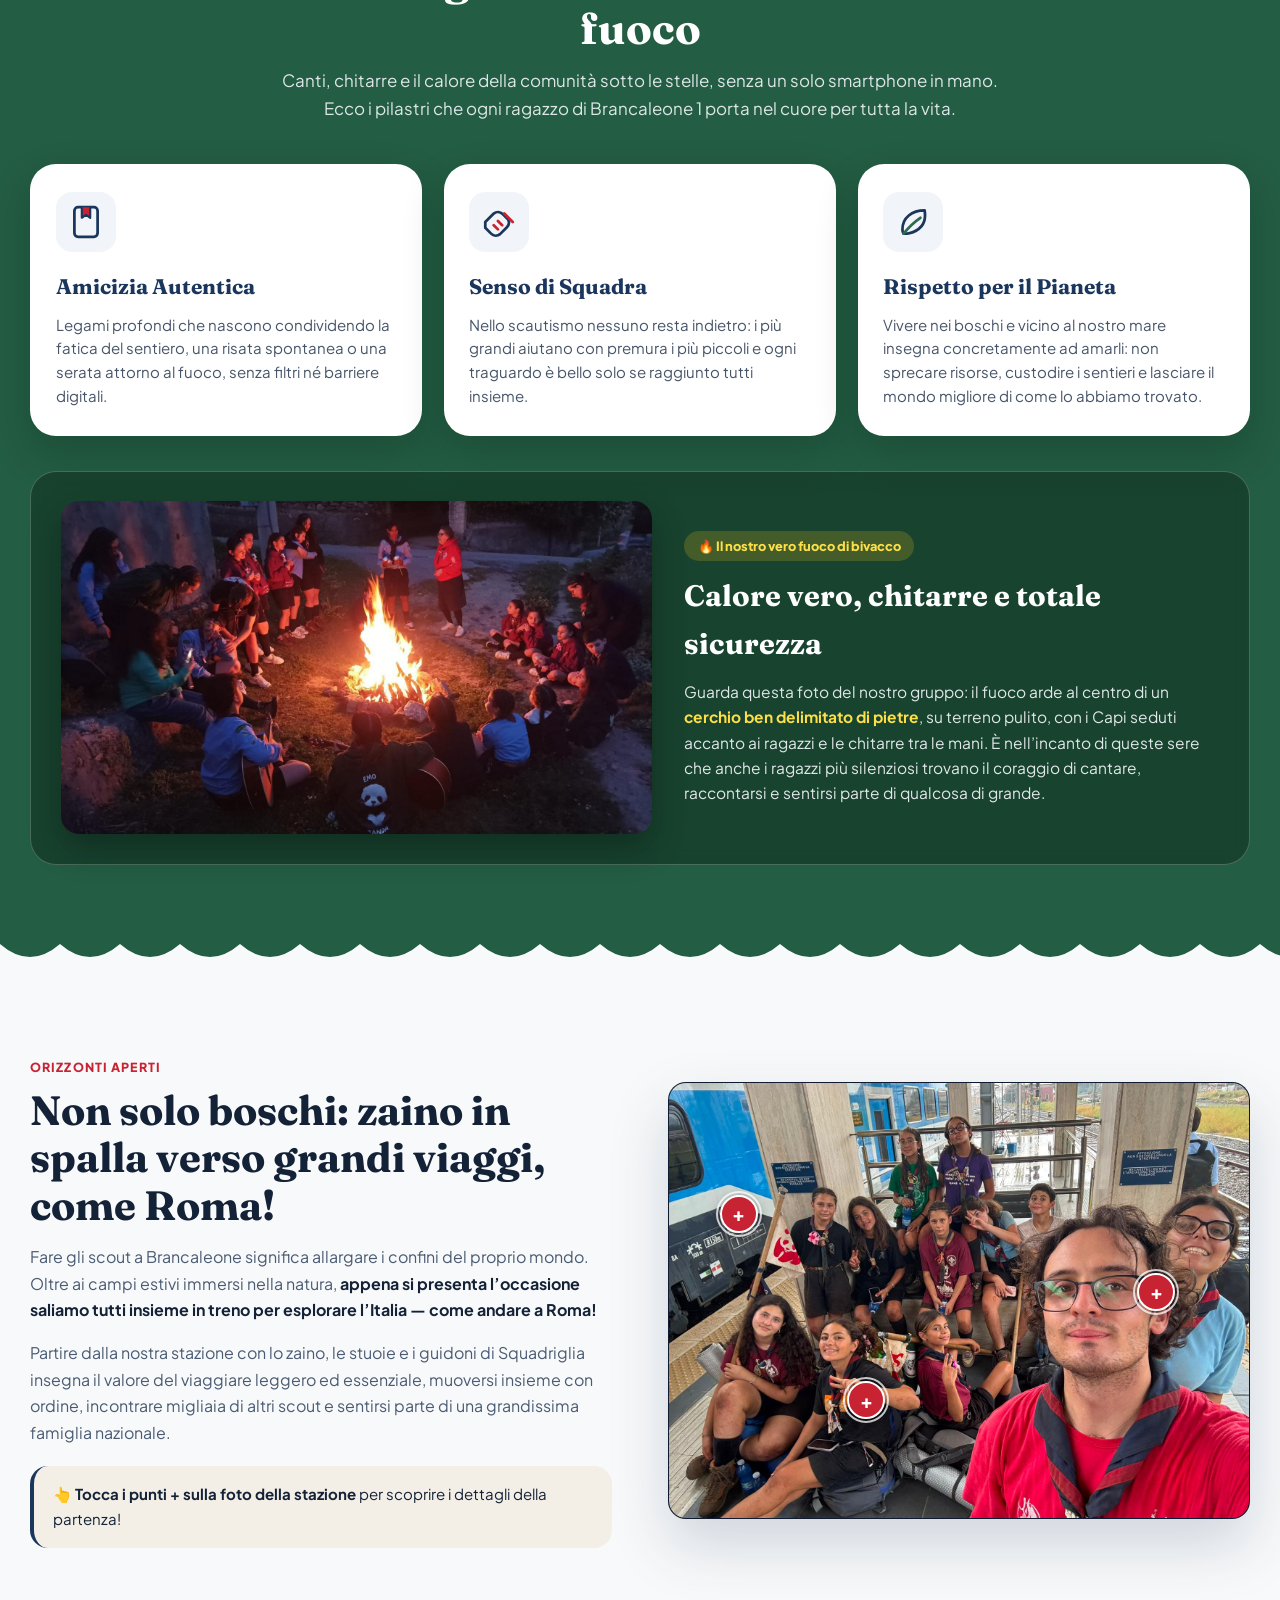
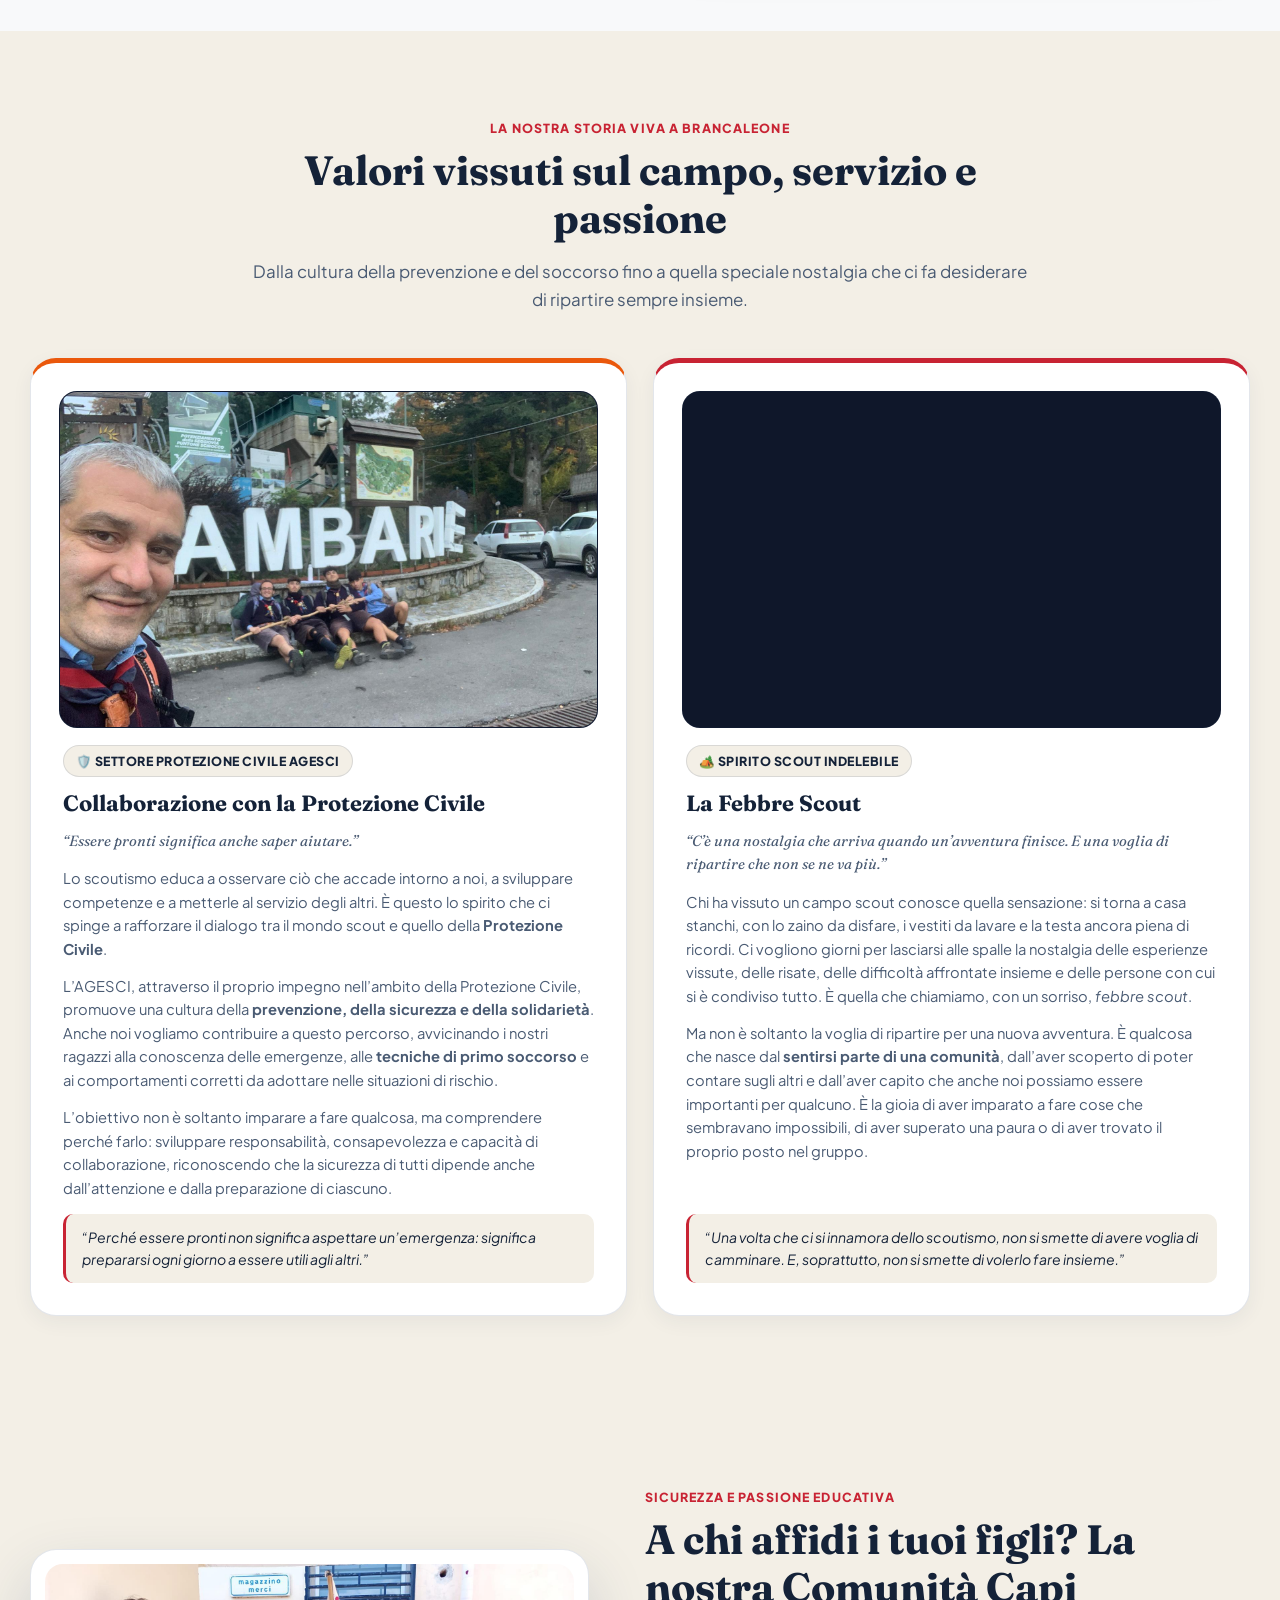
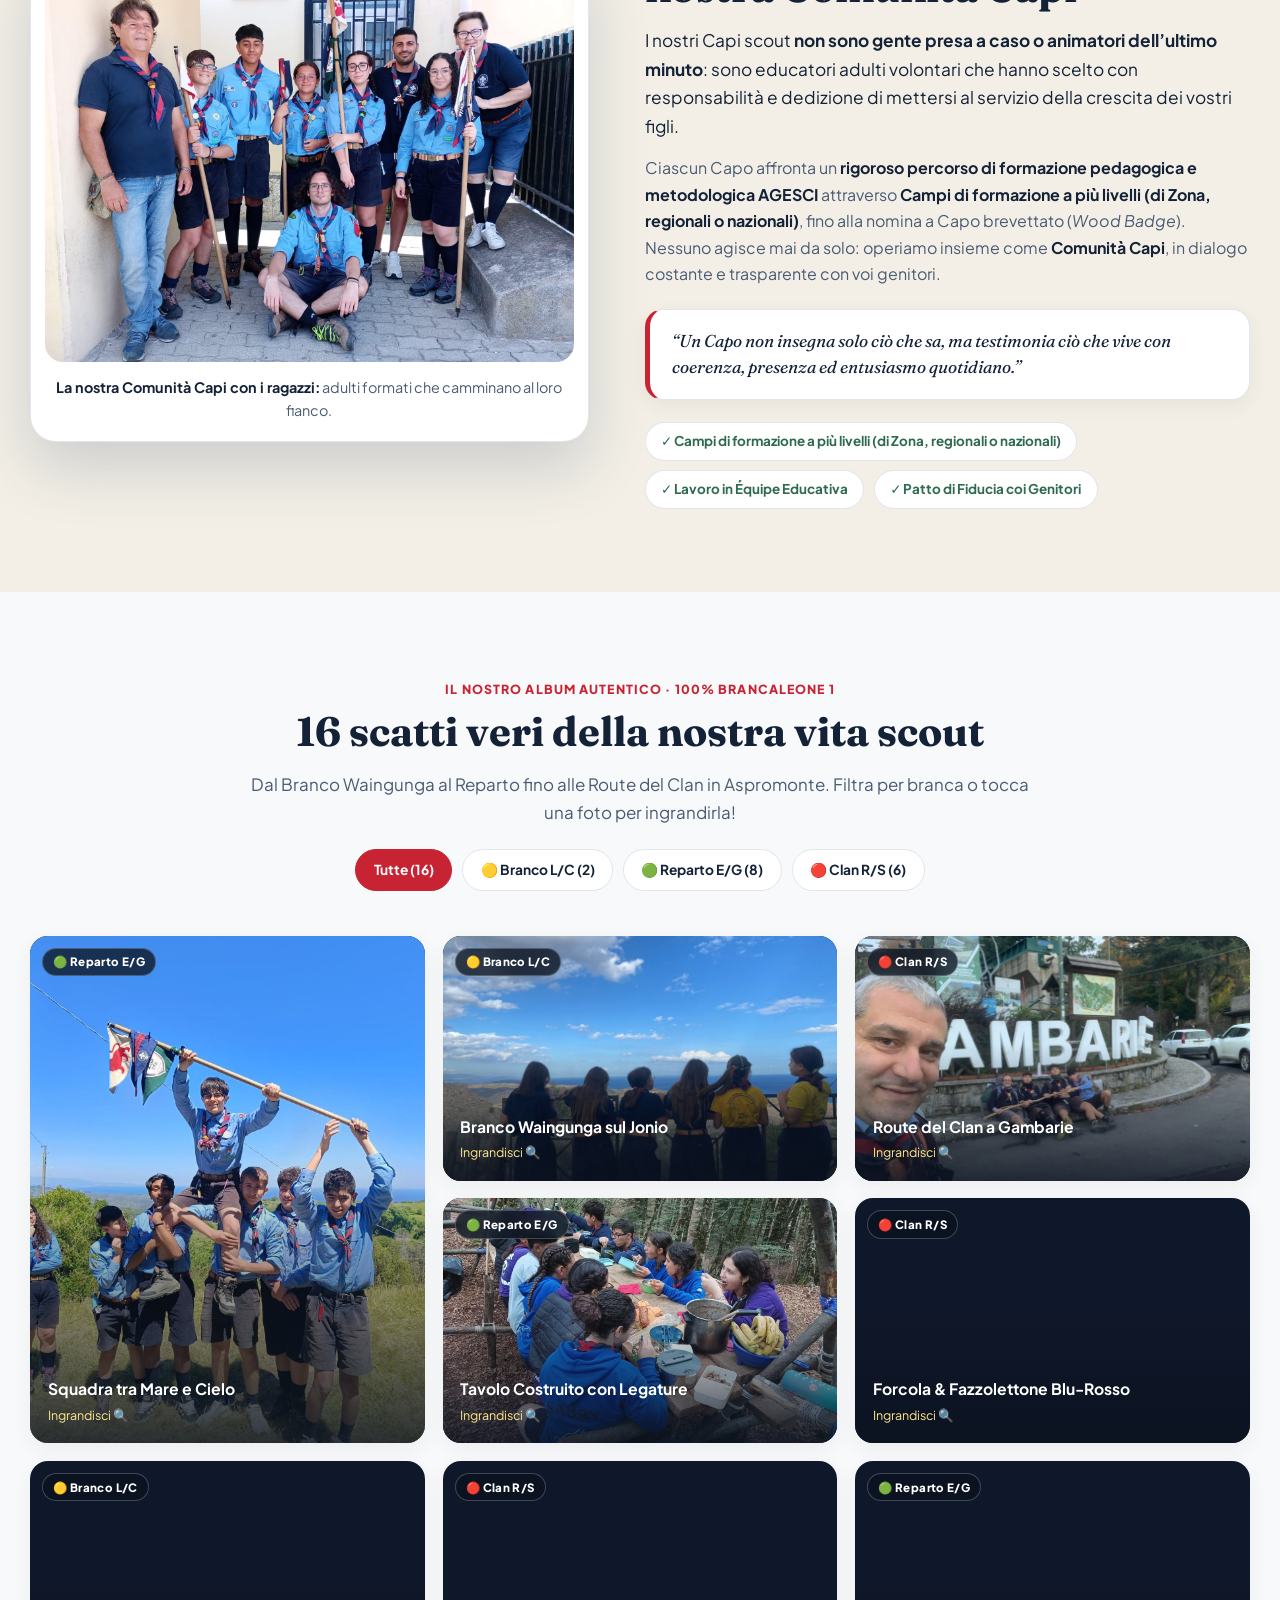
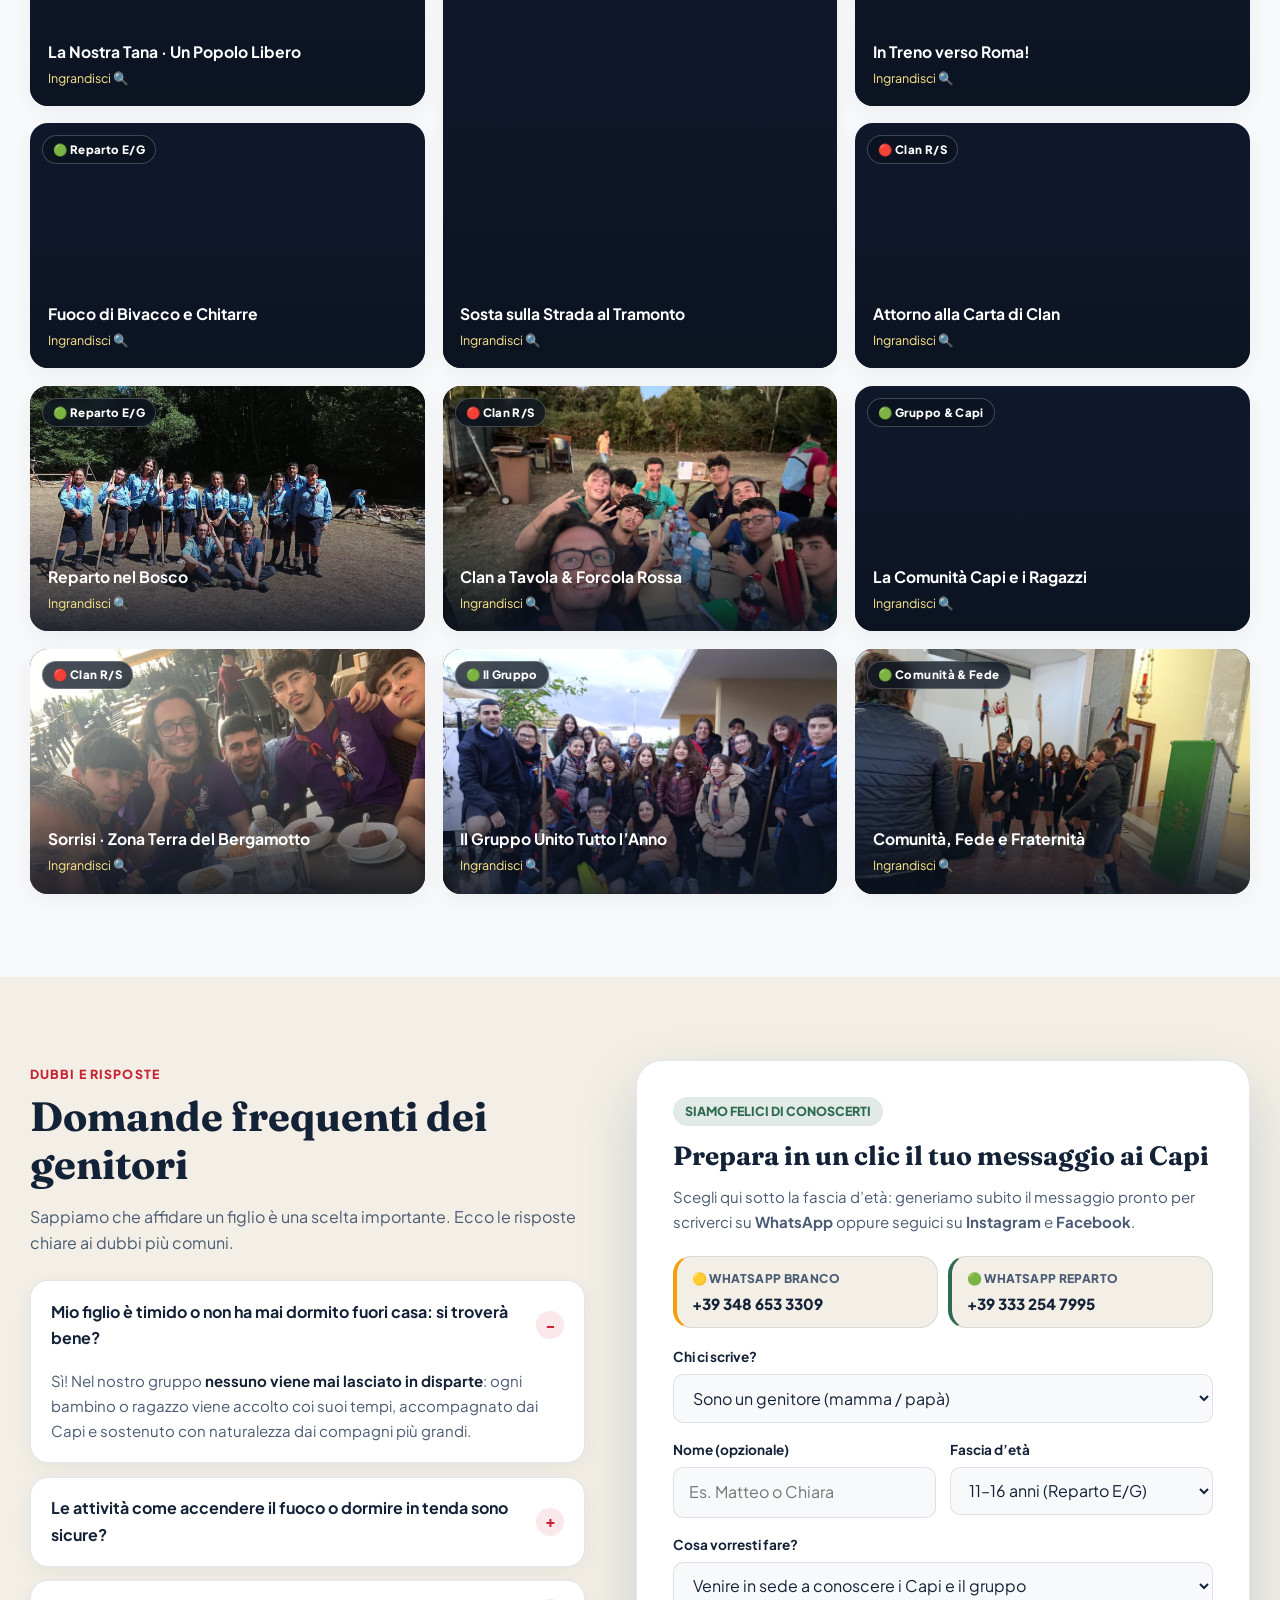
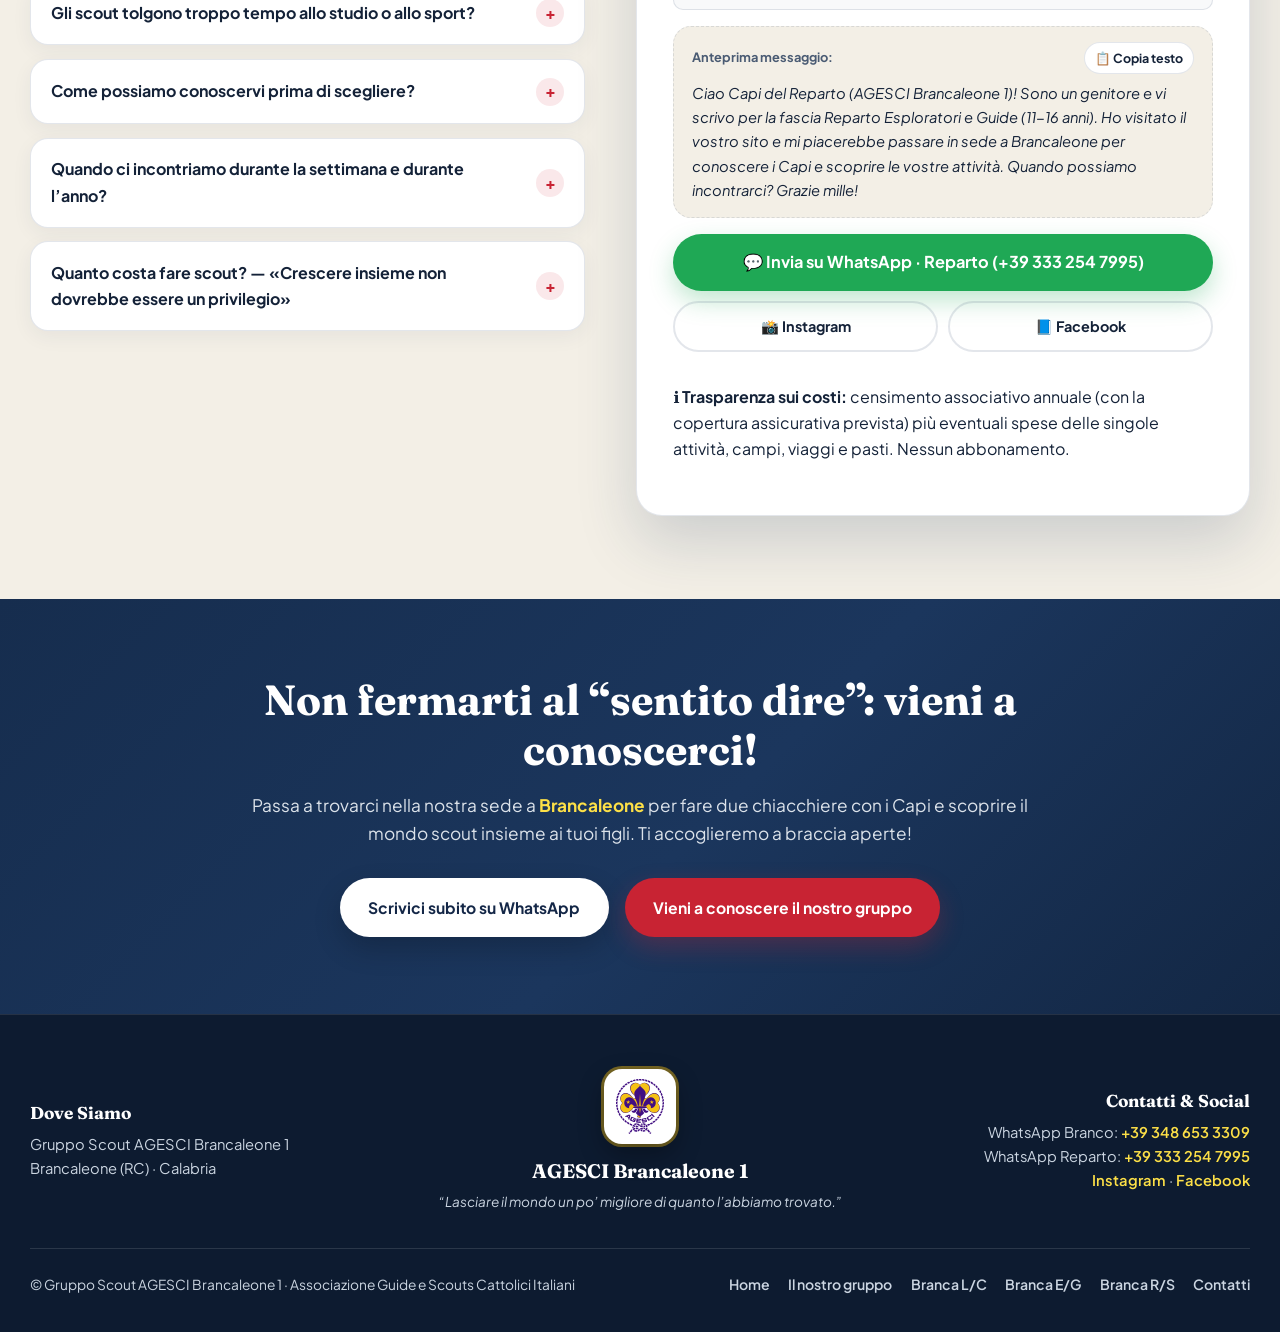
==== commit 17509bcd: "SEO Google: title, meta description, JSON-LD (AGESCI BR1 / Brancaleone Scout), sitemap.xml e robots." ====
--- a/codice/index.html
+++ b/codice/index.html
@@ -3,11 +3,61 @@
 <head>
   <meta charset="UTF-8" />
   <meta name="viewport" content="width=device-width, initial-scale=1.0" />
-  <title>Gruppo Scout AGESCI Brancaleone 1 — Chi Siamo, Valori e Avventura</title>
+  <title>AGESCI Brancaleone 1 (BR1) — Gruppo Scout a Brancaleone (RC)</title>
   <meta
     name="description"
-    content="Sito ufficiale del Gruppo Scout AGESCI Brancaleone 1: scopri chi siamo, guarda il video ideato dalle nostre Guide ed Esploratori, scopri le tre branche L/C, E/G e R/S e vieni a conoscere il nostro gruppo."
+    content="Sito ufficiale del Gruppo Scout AGESCI Brancaleone 1 (AGESCI BR1): scout a Brancaleone (RC) per bambini, ragazzi e giovani dagli 8 ai 21 anni (Branco Lupetti L/C, Reparto E/G, Clan R/S). Scopri chi siamo e vieni a conoscerci!"
   />
+  <meta
+    name="keywords"
+    content="AGESCI BR1, AGESCI Brancaleone 1, Brancaleone 1, Brancaleone Scout, Scout Brancaleone, Gruppo Scout Brancaleone, Scout AGESCI Brancaleone, Branco Waingunga"
+  />
+  <meta name="robots" content="index, follow" />
+  <link rel="canonical" href="https://semelscoutsemperscout26-cell.github.io/SCOUTBR1/codice/index.html" />
+
+  <!-- Open Graph / Anteprima Google, WhatsApp e Social -->
+  <meta property="og:type" content="website" />
+  <meta property="og:locale" content="it_IT" />
+  <meta property="og:site_name" content="Gruppo Scout AGESCI Brancaleone 1 (BR1)" />
+  <meta property="og:title" content="AGESCI Brancaleone 1 (BR1) — Gruppo Scout a Brancaleone" />
+  <meta
+    property="og:description"
+    content="Sito ufficiale del Gruppo Scout AGESCI Brancaleone 1 (AGESCI BR1): avventura, amicizia, natura e metodo scout a Brancaleone dagli 8 ai 21 anni."
+  />
+  <meta property="og:url" content="https://semelscoutsemperscout26-cell.github.io/SCOUTBR1/codice/index.html" />
+  <meta property="og:image" content="https://semelscoutsemperscout26-cell.github.io/SCOUTBR1/Reparto%20info/IMG-20261018-WA0041.jpg" />
+
+  <!-- Dati Strutturati Schema.org (JSON-LD) per il posizionamento su Google -->
+  <script type="application/ld+json">
+  {
+    "@context": "https://schema.org",
+    "@type": "YouthOrganization",
+    "name": "Gruppo Scout AGESCI Brancaleone 1",
+    "alternateName": [
+      "AGESCI BR1",
+      "Brancaleone 1",
+      "Brancaleone Scout",
+      "Scout Brancaleone",
+      "Scout Brancaleone 1",
+      "Gruppo Scout Brancaleone"
+    ],
+    "url": "https://semelscoutsemperscout26-cell.github.io/SCOUTBR1/codice/index.html",
+    "logo": "https://semelscoutsemperscout26-cell.github.io/SCOUTBR1/codice/AGESCI.svg",
+    "image": "https://semelscoutsemperscout26-cell.github.io/SCOUTBR1/Reparto%20info/IMG-20261018-WA0041.jpg",
+    "description": "Gruppo Scout AGESCI Brancaleone 1 (AGESCI BR1): comunità educativa scout a Brancaleone (RC) con Branco Waingunga (L/C), Reparto (E/G) e Clan/Fuoco (R/S).",
+    "address": {
+      "@type": "PostalAddress",
+      "addressLocality": "Brancaleone",
+      "addressRegion": "RC",
+      "postalCode": "89036",
+      "addressCountry": "IT"
+    },
+    "sameAs": [
+      "https://www.instagram.com/agescibrancaleone1",
+      "https://www.facebook.com/p/Agesci-Brancaleone-1-100078887537538/"
+    ]
+  }
+  </script>
   <link rel="icon" type="image/svg+xml" href="AGESCI.svg" />
 
   <!-- Google Fonts: Fraunces (calore editoriale), Plus Jakarta Sans (pulizia moderna in stile Odoo), Caveat (note di campo) -->
